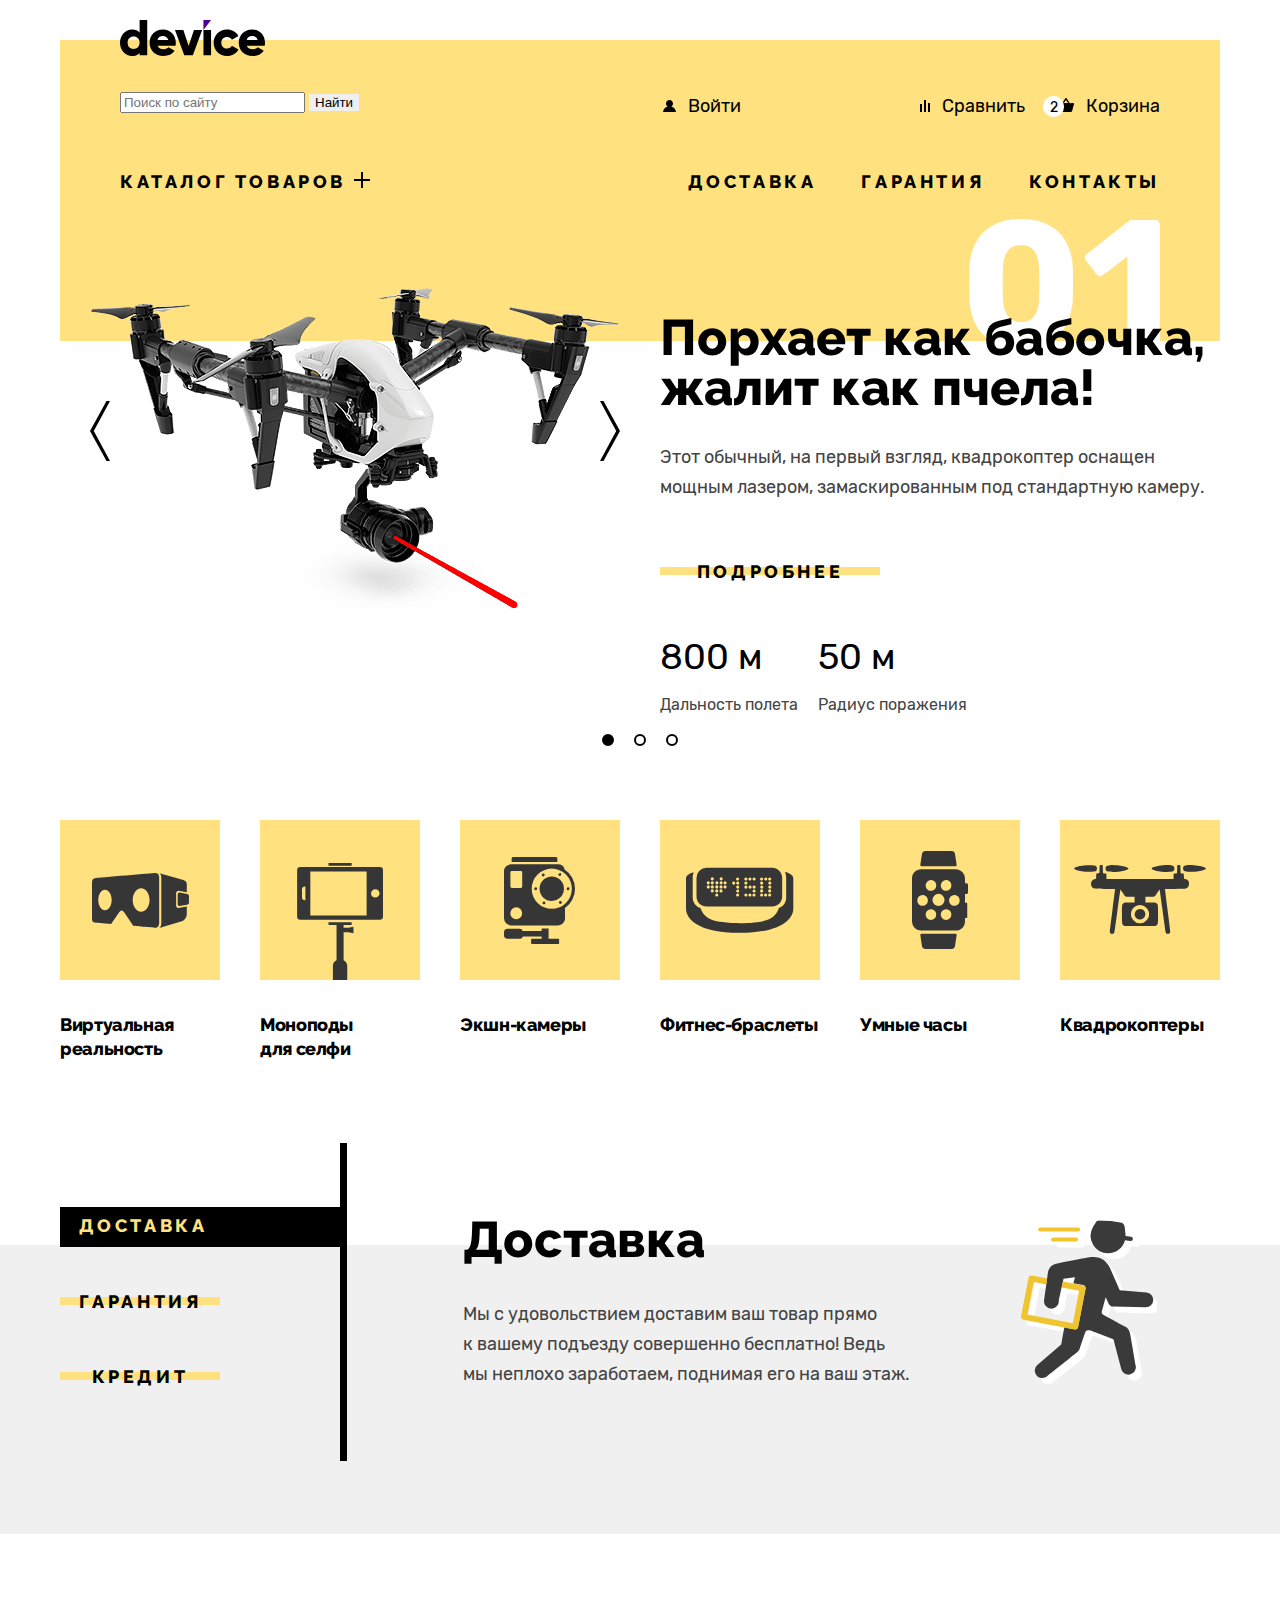
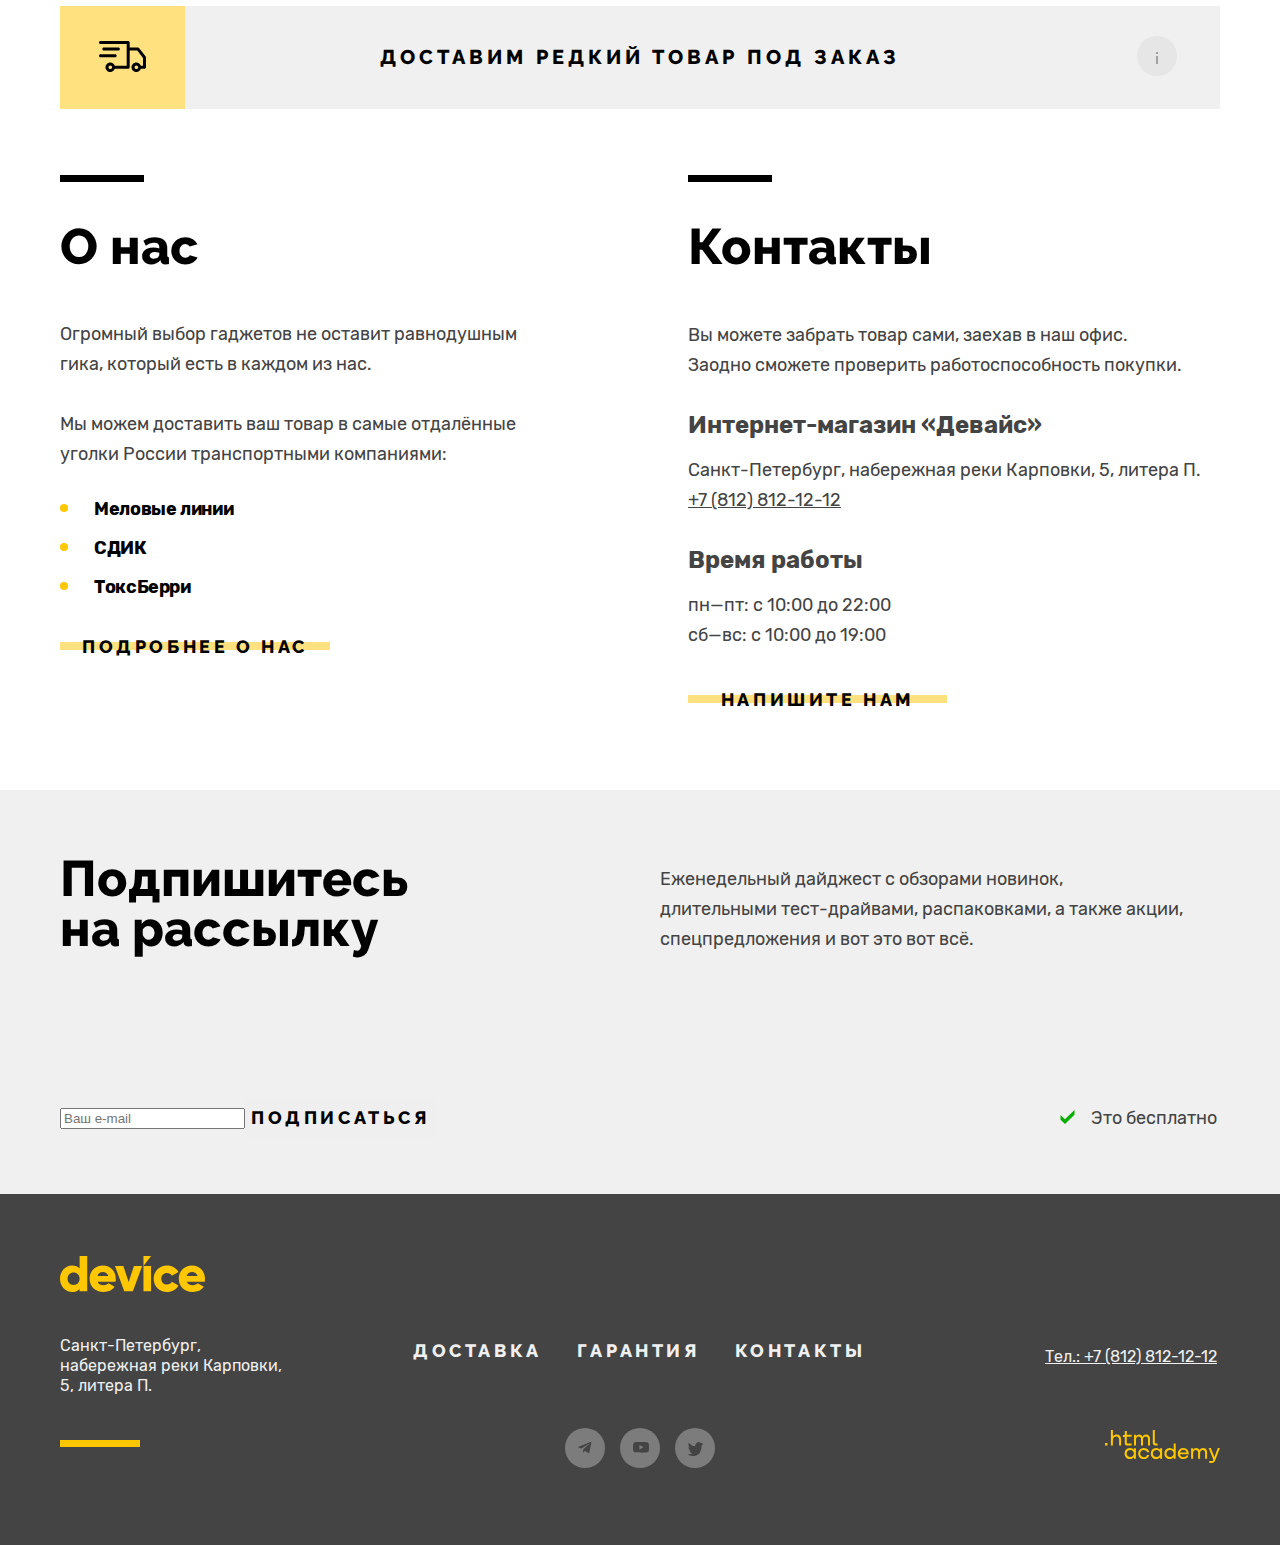
==== index.html @ d2a1bb2c "Иконки главная страница" ====
<!DOCTYPE html>
<html lang="ru">

  <head>
    <meta charset="utf-8">
    <title>HTML Academy: Девайс</title>

    <link rel="stylesheet" href="styles/styles.css">
  </head>

  <body>
    <header class="page-header">
      <div class="header-container">
        <img class="logo" src="images/logo.svg" width="145" height="36" alt="Логотип интернет магазина Девайс.">
        <div class="header-top-container">
          <form class="search-form" action="https://echo.htmlacademy.ru/" method="post">
            <input class="search-form-input" type="text" name="find" placeholder="Поиск по сайту">
            <button class="search-form-button" type="submit">Найти</button>
          </form>
          <nav class="navigation">

            <ul class="navigation-user">
              <li class="navigation-user-item position-left">
                <a class="navigation-user-link " href="#">
                  <svg class="navigation-icon" aria-hidden="true" focusable="false" xmlns="http://www.w3.org/2000/svg"
                    width="13" height="12" viewBox="0 0 13 12" fill="currentColor">
                    <path
                      d="M0 12h13c-.2-2.6-2.1-4.8-4.7-5.5 1-.6 1.7-1.7 1.7-3C10 1.6 8.4 0 6.5 0S3 1.6 3 3.5c0 1.3.7 2.4 1.7 3C2.1 7.2.2 9.4 0 12Z" />
                  </svg>
                  Войти</a>
              </li>
              <li class="navigation-user-item compare-button">
                <a class="navigation-user-link" href="#">
                  <svg class="navigation-icon" aria-hidden="true" focusable="false" xmlns="http://www.w3.org/2000/svg"
                    aria-hidden="true" focusable="false" width="10" height="12" viewBox="0 0 10 12" fill="currentColor">
                    <path d="M6 0H4v12h2V0ZM2 4H0v8h2V4ZM10 3H8v9h2V3Z" /></svg>
                  Сравнить</a>
              </li>
              <li class="navigation-user-item basket-link">

                <a class="navigation-user-link" href="#"><span class="basket-counter">2</span>
                  <svg class="navigation-icon" aria-hidden="true" focusable="false" xmlns="http://www.w3.org/2000/svg"
                    width="16" height="14" viewBox="0 0 16 14" fill="currentColor">
                    <path
                      d="m15.3 5-3.5.2L8.6.3C8.5.1 8.2 0 8 0c-.2 0-.5.1-.6.3L4.2 5.2H.7c-.4 0-.7.3-.7.7v.2l1.9 6.8c.2.7.7 1.1 1.4 1.1h9.4c.7 0 1.2-.4 1.4-1.1L16 6v-.2c0-.4-.3-.8-.7-.8ZM8 1.9l2.2 3.2H5.9L8 1.9Z" />
                  </svg>
                  Корзина</a>
              </li>
            </ul>
          </nav>
        </div>
        <nav class="navigation">
          <ul class="navigation-list">
            <li class="navigation-list-item item-left">
              <a class="navigation-list-link" href="catalog.html">Каталог товаров
                <svg class="catalog-list-icon" xmlns="http://www.w3.org/2000/svg" width="16" height="16" fill="none"
                  viewBox="0 0 16 16">
                  <path fill="#000" d="M16 7H9V0H7v7H0v2h7v7h2V9h7V7Z" /></svg>
              </a>
            </li>
            <li class="navigation-list-item">
              <a class="navigation-list-link" href="#">Доставка</a>
            </li>
            <li class="navigation-list-item">
              <a class="navigation-list-link" href="#">Гарантия</a>
            </li>
            <li class="navigation-list-item">
              <a class="navigation-list-link" href="#">Контакты</a>
            </li>
          </ul>
        </nav>
      </div>
    </header>
    <main class="main-container main-index">
      <div class="page-container">
        <div class="slider-container">
          <h1 class="visually-hidden">Интренет-магазин "Девайс"</h1>
          <section class="main-page-promo-slider">
            <h2 class="visually-hidden">Товары месяца</h2>
            <div class="slider-image-container">
              <img class="slider-image" src="images/sliger-image/slider-1.png" width="560" height="560"
                alt="Квадракоптер.">
              <div class="slider-button-wrapper">
                <button class="slider-button slider-button-prev" type="button">
                  <span class="visually-hidden">Предыдущее фото</span>
                </button>
                <button class="slider-button slider-button-next" type="button">
                  <span class="visually-hidden">Следующее фото</span>
                </button>
              </div>
            </div>
            <div class="slider-img-text">
              <div class="slider-number-wrapper">
                <span class="slider-number-decoration">01</span>
              </div>
              <div class="promo-text-wrapper">
                <p class="slider-promo-title title"> <b>Порхает как бабочка,
                    жалит как пчела!</b></p>
                <p class="slider-promo-description">Этот обычный, на первый взгляд, квадрокоптер оснащен мощным лазером,
                  замаскированным под стандартную камеру.
                </p>
                <a class="slider-promo-link button" href="catalog.html">Подробнее</a>

                <dl class="product-features-table">

                  <dt class="product-features-name left-column">Дальность полета</dt>
                  <dd class="product-features-description left-column-price"><b>800 м</b></dd>
                  <dt class="product-features-name right-column">Радиус поражения</dt>
                  <dd class="product-features-description right-column-price"><b>50 м</b></dd>
                  </dt>
                </dl>
              </div>
            </div>
            <ol class="slider-pagination">
              <li class="slider-pagination-item">
                <button class="slider-pagination-button slider-button-current">
                  <span class="visually-hidden">1 фото</span>
                </button>
              </li>
              <li class="slider-pagination-item">
                <button class="slider-pagination-button">
                  <span class="visually-hidden">2 фото</span>
                </button>
              </li>
              <li class="slider-pagination-item">
                <button class="slider-pagination-button">
                  <span class="visually-hidden">3 фото</span>
                </button>
              </li>
            </ol>
        </div>
        </section>
        <section class="main-page-popular-categories">
          <h2 class="visually-hidden">Популярные категории товаров</h2>
          <ul class="popular-categories-list">
            <li class="popular-categories-item">
              <a class="popular-category-link" href="catalog.html">
                <div class="image-wrapper">
                  <svg class="popular-categories-icon" aria-hidden="true" focusable="false"
                    xmlns="http://www.w3.org/2000/svg" width="97" height="55" viewBox="0 0 97 55" fill="currentColor">
                    <path
                      d="M84.13 32.64V20c0-1.3 1.05-2.37 2.34-2.37l8.32 1.58v-8.19c0-2.36-1.7-3.43-4.2-4.27L67.4.17c1.62 1.4 1.9 2.04 1.9 4.4v45.21c0 2.36-.46 4.07-1.97 5.21l23.26-7.07c2.4-.83 4.2-4.21 4.2-6.57v-7.91l-8.32 1.57a2.35 2.35 0 0 1-2.34-2.37Z" />
                    <path
                      d="m95.13 20.98-7.6-1.45c-1 0-1.82.83-1.82 1.86v9.86c0 1.03.81 1.86 1.82 1.86l7.6-1.43c1.15-.42 1.82-.83 1.82-1.86v-6.99c0-1.02-.76-1.5-1.82-1.85ZM67.17 4.48c0-5.08-4.23-4.46-4.23-4.46S5.84 4.74 2.84 5.14C-.16 5.55 0 9.54 0 9.54V45.8c0 3.74 2.6 3.75 2.6 3.75l16.48 1.4L27.2 39.3s1.11-1.83 2.5-1.83c1.4 0 2.44 1.86 2.44 1.86l9.06 13.52s18.9 1.91 22.52 1.91c3.63 0 3.44-5.02 3.44-5.02V4.48ZM12.98 37.2c-3.7 0-6.7-4.6-6.7-10.27 0-5.68 3-10.28 6.7-10.28s6.7 4.6 6.7 10.28c0 5.67-3 10.27-6.7 10.27Zm36.16 1.43c-4.66 0-8.44-5.24-8.44-11.7 0-6.47 3.78-11.7 8.44-11.7s8.44 5.23 8.44 11.7c0 6.46-3.78 11.7-8.44 11.7Z" />
                  </svg>

                </div>
                <span class="popular-category-link-text">Виртуальная
                  реальность</span>
              </a>
            </li>
            <li class="popular-categories-item">
              <a class="popular-category-link" href="catalog.html">
                <div class="image-wrapper">
                  <svg class="popular-categories-icon monopod-icon" aria-hidden="true" focusable="false"
                    xmlns="http://www.w3.org/2000/svg" width="87" height="117" viewBox="0 0 87 117" fill="currentColor">
                    <path
                      d="M82.82 4.01H3.33A3.19 3.19 0 0 0 .14 7.2V53.6a3.19 3.19 0 0 0 3.19 3.2h79.5A3.19 3.19 0 0 0 86 53.6V7.2A3.19 3.19 0 0 0 82.82 4ZM8.4 37.24h-.22a3.19 3.19 0 0 1-3.2-3.2v-7.28a3.19 3.19 0 0 1 3.2-3.18h.22v13.66ZM69.62 52.4H13.34v-44h56.28v44Zm8.78-17.86a4.15 4.15 0 1 1 0-8.29 4.15 4.15 0 0 1 0 8.3ZM54.65 0H31.5v2.76h23.15V0ZM46.6 64.86V61.9h8.05v-2.76H31.5v2.76h8.04v35.24a6.07 6.07 0 0 0-3.63 5.56V117h14.33v-14.3c0-2.5-1.5-4.63-3.63-5.56v-28h4.8l5.04 1.22v-6.71l-5.05 1.21h-4.8Z" />
                  </svg>

                </div>
                <span class="popular-category-link-text">Моноподы <br>
                  для селфи</span>
              </a>
            </li>
            <li class="popular-categories-item">
              <a class="popular-category-link" href="catalog.html">
                <div class="image-wrapper">
                  <svg class="popular-categories-icon" aria-hidden="true" focusable="false"
                    xmlns="http://www.w3.org/2000/svg" width="72" height="87" viewBox="0 0 72 87" fill="currentColor">
                    <path
                      d="M53.35 1.49c0-.74-.58-1.49-1.31-1.49H9.05c-.73 0-1.38.75-1.38 1.49v3.52h45.68V1.5ZM54.2 81.8h-9.6V71.44h-6.95v2.5H18.77a3.49 3.49 0 0 0-3.18-2.15H3.56A3.59 3.59 0 0 0 0 75.31v3.02a3.55 3.55 0 0 0 3.56 3.48h12.03c1.52 0 2.8-.9 3.27-2.33h18.79v2.33h-9.52c-.53 0-1.01.44-1.01.97v3.17c0 .54.48 1.05 1.01 1.05H54.2c.53 0 .93-.51.93-1.05v-3.17c0-.53-.4-.97-.93-.97ZM60.67 12.39a7.04 7.04 0 0 0-6.77-5.05H7.15A7.1 7.1 0 0 0 0 14.36v46.9a7.18 7.18 0 0 0 7.15 7.12h46.74c3.9 0 7.13-3.2 7.13-7.12V50.92a23.3 23.3 0 0 0-.36-38.52ZM12.24 62.15a5.91 5.91 0 1 1 .02-11.82 5.91 5.91 0 0 1-.02 11.82Zm5.96-32.6c0 .78-.64 1.42-1.42 1.42H7.84c-.78 0-1.42-.64-1.42-1.42V15.39c0-.79.64-1.43 1.42-1.43h8.94c.78 0 1.42.64 1.42 1.43v14.16Zm29.56 22.3a20.1 20.1 0 0 1-20.05-20.12 20.1 20.1 0 0 1 20.05-20.12 20.1 20.1 0 0 1 20.06 20.13 20.1 20.1 0 0 1-20.06 20.12Z" />
                    <path
                      d="M47.76 43.96a12.2 12.2 0 0 0 12.19-12.23 12.2 12.2 0 0 0-12.19-12.22 12.2 12.2 0 0 0-12.19 12.22 12.2 12.2 0 0 0 12.2 12.23ZM31.56 33.17a1.44 1.44 0 1 0 0-2.87 1.44 1.44 0 0 0 0 2.87ZM63.96 33.17a1.44 1.44 0 1 0 0-2.87 1.44 1.44 0 0 0 0 2.87ZM39.1 19.43a1.44 1.44 0 1 0 0-2.87 1.44 1.44 0 0 0 0 2.87ZM56.41 46.91a1.43 1.43 0 1 0 0-2.86 1.43 1.43 0 0 0 0 2.86ZM55.7 19a1.44 1.44 0 1 0 0-2.87 1.44 1.44 0 0 0 0 2.87ZM39.83 47.34a1.44 1.44 0 1 0 0-2.87 1.44 1.44 0 0 0 0 2.87Z" />
                  </svg>

                </div>
                <span class="popular-category-link-text">Экшн-камеры</span>
              </a>
            </li>
            <li class="popular-categories-item">
              <a class="popular-category-link" href="catalog.html">
                <div class="image-wrapper">
                  <svg class="popular-categories-icon" aria-hidden="true" focusable="false"
                    xmlns="http://www.w3.org/2000/svg" width="108" height="66" viewBox="0 0 108 66" fill="currentColor">
                    <path
                      d="M98.97 5.07a10.4 10.4 0 0 1 1.2 4.82V31c0 4.62-3.09 8.53-7.24 9.9-1.33 4-3.78 7.86-8.05 10.44-8.68 5.23-31.12 4.83-31.2 4.83-.08 0-22.51.4-31.19-4.83a18.73 18.73 0 0 1-8.04-10.28 10.5 10.5 0 0 1-7.76-10.06V9.9c0-1.68.43-3.28 1.14-4.69C4.17 6.1 0 7.92 0 11.43v29.99c0 10.25 11.84 24.43 53.66 24.43 41.82 0 53.65-14.18 53.65-24.43V11.43c0-3.68-4.57-5.49-8.34-6.36Z" />
                    <path
                      d="M20.56 39.46h65.52c5.57 0 10.08-4.51 10.08-10.08V10.94C96.16 5.37 91.65.86 86.08.86H20.56A10.08 10.08 0 0 0 10.5 10.94v18.44c0 5.57 4.5 10.08 10.07 10.08Zm63.13-29a1.57 1.57 0 1 1 0 3.15 1.57 1.57 0 0 1 0-3.14Zm0 4.05a1.57 1.57 0 1 1 0 3.13 1.57 1.57 0 0 1 0-3.13Zm0 4.04a1.57 1.57 0 1 1 0 3.13 1.57 1.57 0 0 1 0-3.13Zm0 3.82a1.57 1.57 0 1 1 0 3.14 1.57 1.57 0 0 1 0-3.14Zm0 4.04a1.57 1.57 0 1 1 0 3.14 1.57 1.57 0 0 1 0-3.14Zm-4.03-15.94a1.57 1.57 0 1 1 0 3.13 1.57 1.57 0 0 1 0-3.13Zm0 15.94a1.57 1.57 0 1 1 0 3.14 1.57 1.57 0 0 1 0-3.14Zm-4.04-15.94a1.57 1.57 0 1 1 0 3.14 1.57 1.57 0 0 1 0-3.14Zm0 4.04a1.57 1.57 0 1 1 0 3.14 1.57 1.57 0 0 1 0-3.14Zm0 4.04a1.57 1.57 0 1 1 0 3.13 1.57 1.57 0 0 1 0-3.13Zm0 3.82a1.57 1.57 0 1 1 0 3.14 1.57 1.57 0 0 1 0-3.14Zm0 4.04a1.57 1.57 0 1 1 0 3.14 1.57 1.57 0 0 1 0-3.14Zm-7.66-15.94a1.57 1.57 0 1 1 0 3.13 1.57 1.57 0 0 1 0-3.13Zm0 8.08a1.57 1.57 0 1 1 0 3.13 1.57 1.57 0 0 1 0-3.13Zm0 3.88a1.57 1.57 0 1 1 0 3.13 1.57 1.57 0 0 1 0-3.13Zm0 3.98a1.57 1.57 0 1 1 0 3.14 1.57 1.57 0 0 1 0-3.14Zm-4.03-15.94a1.57 1.57 0 1 1 0 3.14 1.57 1.57 0 0 1 0-3.14Zm0 8.08a1.57 1.57 0 1 1 0 3.13 1.57 1.57 0 0 1 0-3.13Zm0 7.86a1.57 1.57 0 1 1 0 3.14 1.57 1.57 0 0 1 0-3.14Zm-4.04-15.94a1.57 1.57 0 1 1 0 3.14 1.57 1.57 0 0 1 0-3.14Zm0 4.04a1.57 1.57 0 1 1 0 3.14 1.57 1.57 0 0 1 0-3.14Zm0 4.04a1.57 1.57 0 1 1 0 3.14 1.57 1.57 0 0 1 0-3.14Zm0 7.86a1.57 1.57 0 1 1 0 3.14 1.57 1.57 0 0 1 0-3.14Zm-8.3-15.94a1.57 1.57 0 1 1 0 3.14 1.57 1.57 0 0 1 0-3.14Zm0 4.04a1.57 1.57 0 1 1 0 3.13 1.57 1.57 0 0 1 0-3.13Zm0 4.04a1.57 1.57 0 1 1 0 3.13 1.57 1.57 0 0 1 0-3.13Zm0 3.88a1.57 1.57 0 1 1 .01 3.13 1.57 1.57 0 0 1 0-3.13Zm0 3.98a1.57 1.57 0 1 1 0 3.14 1.57 1.57 0 0 1 0-3.14Zm-4.03-11.9a1.57 1.57 0 1 1 0 3.13 1.57 1.57 0 0 1 0-3.13Zm-8.5-.21a1.57 1.57 0 1 1 0 3.14 1.57 1.57 0 0 1 0-3.14Zm0 4.03a1.57 1.57 0 1 1 0 3.14 1.57 1.57 0 0 1 0-3.14Zm-4.04-8.07a1.57 1.57 0 1 1 0 3.13 1.57 1.57 0 0 1 0-3.13Zm0 4.04a1.57 1.57 0 1 1 0 3.13 1.57 1.57 0 0 1 0-3.13Zm0 4.03a1.57 1.57 0 1 1 0 3.14 1.57 1.57 0 0 1 0-3.14Zm0 4.04a1.57 1.57 0 1 1 0 3.14 1.57 1.57 0 0 1 0-3.14Zm-4.26-8.07a1.57 1.57 0 1 1 0 3.13 1.57 1.57 0 0 1 0-3.13Zm0 4.03a1.57 1.57 0 1 1 0 3.14 1.57 1.57 0 0 1 0-3.14Zm0 4.04a1.57 1.57 0 1 1 0 3.14 1.57 1.57 0 0 1 0-3.14Zm0 4.04a1.57 1.57 0 1 1 0 3.14 1.57 1.57 0 0 1 0-3.14ZM26.3 10.26a1.57 1.57 0 1 1 0 3.14 1.57 1.57 0 0 1 0-3.14Zm0 4.04a1.57 1.57 0 1 1 0 3.14 1.57 1.57 0 0 1 0-3.14Zm0 4.03a1.57 1.57 0 1 1 0 3.15 1.57 1.57 0 0 1 0-3.15Zm0 4.04a1.57 1.57 0 1 1 0 3.15 1.57 1.57 0 0 1 0-3.15Zm-4.04-8.07a1.57 1.57 0 1 1 0 3.14 1.57 1.57 0 0 1 0-3.14Zm0 4.03a1.57 1.57 0 1 1 0 3.14 1.57 1.57 0 0 1 0-3.14Z" />
                  </svg>

                </div>
                <span class="popular-category-link-text">Фитнес-браслеты</span>
              </a>
            </li>
            <li class="popular-categories-item">
              <a class="popular-category-link" href="catalog.html">
                <div class="image-wrapper">
                  <svg class="popular-categories-icon" aria-hidden="true" focusable="false"
                    xmlns="http://www.w3.org/2000/svg" width="57" height="98" viewBox="0 0 57 98" fill="currentColor">
                    <path
                      d="M54.5 32.2h-1.52v-4.64a9.16 9.16 0 0 0-9.08-9.19H9.08c-5 0-9.08 4.13-9.08 9.19v42.86a9.16 9.16 0 0 0 9.08 9.19H43.9c5 0 9.08-4.13 9.08-9.19v-3.41h1.52c.41 0 .75-.34.75-.76V52.47a.76.76 0 0 0-.76-.77h-1.51v-8.79h1.52c.83 0 1.5-.68 1.5-1.53v-7.65c0-.84-.67-1.53-1.5-1.53Zm-20.42-3.11c2.93 0 5.3 2.4 5.3 5.36a5.33 5.33 0 0 1-5.3 5.35c-2.92 0-5.3-2.4-5.3-5.35a5.33 5.33 0 0 1 5.3-5.36Zm-15.13 0c2.92 0 5.3 2.4 5.3 5.36a5.33 5.33 0 0 1-5.3 5.35c-2.93 0-5.3-2.4-5.3-5.35a5.33 5.33 0 0 1 5.3-5.36ZM5.3 49.39a5.33 5.33 0 0 1 5.3-5.35c2.92 0 5.3 2.4 5.3 5.36a5.33 5.33 0 0 1-5.3 5.36c-2.93 0-5.3-2.4-5.3-5.36Zm13.64 19.5c-2.92 0-5.3-2.4-5.3-5.35a5.33 5.33 0 0 1 5.3-5.36c2.93 0 5.3 2.4 5.3 5.36a5.33 5.33 0 0 1-5.3 5.35Zm1.5-19.9a6.09 6.09 0 0 1 6.05-6.12 6.09 6.09 0 0 1 6.06 6.12 6.09 6.09 0 0 1-6.06 6.13 6.1 6.1 0 0 1-6.05-6.13Zm13.64 19.9c-2.92 0-5.3-2.4-5.3-5.35a5.33 5.33 0 0 1 5.3-5.36c2.93 0 5.3 2.4 5.3 5.36a5.33 5.33 0 0 1-5.3 5.35Zm8.3-14.13c-2.92 0-5.3-2.4-5.3-5.36a5.33 5.33 0 0 1 5.3-5.36c2.93 0 5.3 2.4 5.3 5.36a5.33 5.33 0 0 1-5.3 5.36ZM9.65 15.31h33.68c.85 0 1.44-.68 1.3-1.51l-1.6-10.77A3.68 3.68 0 0 0 39.5 0H13.47a3.68 3.68 0 0 0-3.51 3.03L8.34 13.8c-.12.83.46 1.51 1.3 1.51ZM43.33 82.67H9.65c-.85 0-1.43.68-1.3 1.52l1.6 10.76a3.68 3.68 0 0 0 3.52 3.03h26.04a3.68 3.68 0 0 0 3.51-3.02l1.62-10.77a1.28 1.28 0 0 0-1.3-1.52Z" />
                  </svg>
                </div>
                <span class="popular-category-link-text">Умные часы</span>
              </a>
            </li>
            <li class="popular-categories-item">
              <a class="popular-category-link" href="catalog.html">
                <div class="image-wrapper">
                  <svg class="popular-categories-icon" aria-hidden="true" focusable="false"
                    xmlns="http://www.w3.org/2000/svg" width="133" height="70" viewBox="0 0 133 70" fill="currentColor">
                    <path
                      d="M12.05.26C6.51.75 1.84 1.86.58 2.93c-.73.62-.73.62-.24 1.16C1 4.8 4.06 5.73 7.6 6.32c4 .67 12.51.7 13.72.05 1.22-.66 1.63-1.41 1.63-2.98 0-1.62-.62-2.41-2.22-2.85C19.27.15 14.94 0 12.05.26ZM25.77.49c-.12.28-.25 2.1-.25 4.11 0 4.06.15 3.78-2.2 3.93l-1.03.08-.25 5.09-1.2.28c-2.57.67-3.99 2.6-3.78 5.3.13 1.92 1.03 3.34 2.58 4.08 1.1.52 1.47.54 11.24.54 5.55 0 10.14.08 10.19.18.05.13-1.1 9.4-2.58 20.64-1.44 11.23-2.68 21-2.7 21.67C35.72 68 36.6 69 38.12 69c1.24 0 2.01-.64 2.32-1.9.13-.52 1.5-10.34 3.02-21.83a727.78 727.78 0 0 1 2.94-20.86c.1 0 1.08 1.4 2.2 3.13 2.93 4.63 2.4 4.32 7.63 4.32h4.36v5.63l-5.14.08c-4.72.07-5.2.12-5.88.61-1.57 1.16-1.62 1.42-1.62 10.98 0 9.53.02 9.79 1.52 11.05l.85.7H81.7l.85-.7c1.5-1.26 1.52-1.52 1.52-11.05 0-9.56-.05-9.82-1.63-10.98-.67-.49-1.16-.54-5.88-.61l-5.13-.08v-5.63h4.36c5.23 0 4.7.3 7.63-4.32a25.53 25.53 0 0 1 2.2-3.13c.07 0 1.42 9.4 2.94 20.86 1.52 11.5 2.89 21.31 3.01 21.83.31 1.26 1.09 1.9 2.33 1.9 1.52 0 2.4-1 2.34-2.62-.02-.67-1.26-10.44-2.7-21.67a903 903 0 0 1-2.58-20.64c.05-.1 4.64-.18 10.19-.18 9.77 0 10.13-.02 11.24-.54 1.55-.74 2.45-2.16 2.58-4.08a4.75 4.75 0 0 0-3.8-5.3L110 13.7l-.26-5.09-1.03-.08c-2.34-.15-2.2.13-2.2-3.93 0-2-.12-3.83-.25-4.11-.2-.36-.54-.49-1.37-.49-.61 0-1.23.13-1.42.3-.2.21-.3 1.47-.3 3.94 0 2.47-.1 3.73-.31 3.93-.18.18-.9.31-1.65.31-1.63 0-1.66.05-1.66 3.11v2.29H32.48v-2.29c0-3.06-.02-3.1-1.65-3.1-.75 0-1.47-.14-1.65-.32-.2-.2-.31-1.46-.31-3.93s-.1-3.73-.3-3.93C28.37.13 27.75 0 27.13 0c-.82 0-1.16.13-1.37.49ZM68.62 40.6c2.89.9 5.39 3.4 6.16 6.17.44 1.54.31 4.21-.28 5.78a10.23 10.23 0 0 1-4.57 4.94c-1.29.64-1.75.71-3.92.71-2.16 0-2.63-.07-3.92-.71a10.22 10.22 0 0 1-4.56-4.94c-.6-1.57-.73-4.24-.29-5.78a9.58 9.58 0 0 1 6.06-6.17 7.56 7.56 0 0 1 5.32 0Z" />
                    <path
                      d="M63.8 44.44c-2.04.92-3.51 3.65-3.07 5.73a5.43 5.43 0 0 0 8 3.7 5.3 5.3 0 0 0 2.44-5.78 5.38 5.38 0 0 0-5.16-4.14c-.64 0-1.62.23-2.22.49ZM36.1.15c-3.93.67-4.52 1.14-4.52 3.45 0 1.82.46 2.41 2.27 2.95 1.55.47 7.17.52 10.5.13 6.86-.82 11.32-2.54 9.7-3.75-1.27-.9-4.9-1.88-9.06-2.39-2.47-.3-8-.54-8.9-.39ZM89.48.26c-6.31.59-11.86 2.08-11.86 3.18 0 1.73 7.84 3.47 15.63 3.5 5.8 0 7.2-.64 7.2-3.34 0-1.83-.62-2.62-2.38-3.09C96.42.11 92.4 0 89.48.26ZM112.78.28c-1.78.23-3.02.77-3.43 1.5-.4.76-.31 2.9.15 3.57.93 1.3 1.65 1.46 7.07 1.46 3.66 0 5.8-.13 7.87-.49 3.53-.59 6.6-1.51 7.24-2.23.5-.54.5-.54-.23-1.16-1.34-1.13-5.96-2.18-11.92-2.67-3.48-.29-4.48-.29-6.75.02Z" />
                  </svg>
                </div>
                <span class="popular-category-link-text">Квадрокоптеры</span>
              </a>
            </li>
          </ul>
        </section>
      </div>
      <section class="main-page-servises">
        <h2 class="visually-hidden">Услуги</h2>
        <div class="servises-container">
          <ol class="services-buttons-wrapper">
            <li class="buttons-wrapper-item"><button
                class="services-control-button button button-current">Доставка</button></li>
            <li class="buttons-wrapper-item"><button class="services-control-button button">Гарантия</button></li>
            <li class="buttons-wrapper-item"><button class="services-control-button button">Кредит</button></li>
          </ol>
          <dl class="services-description-list">
            <dt class="services-description-title title">Доставка</dt>
            <dd class="services-description">Мы с удовольствием доставим ваш товар прямо <br>
              к вашему подъезду совершенно бесплатно! Ведь <br>
              мы неплохо заработаем, поднимая его на ваш этаж.</dd>
          </dl>
        </div>
      </section>
      <div class="page-container">
        <section class="main-page-delivery-order">
          <h2 class="visually-hidden">Заказать доставку</h2>
          <a class="delivery-link" href="#">
            <div class="delivery-block-logo-wrapper">
              <svg class="delivery-block-logo" xmlns="http://www.w3.org/2000/svg" width="47" height="31"
                viewBox="0 0 47 31" fill="currentColor">
                <path
                  d="m46.7 15.4-6.5-8.2c-.3-.4-.7-.6-1.2-.6h-8.3V1.5C30.7.7 30 0 29.2 0H1.5C.7 0 0 .7 0 1.5S.7 3 1.5 3h26.2v21.7H15.8c-.6-1.9-2.4-3.3-4.5-3.3-2.6 0-4.8 2.2-4.8 4.8 0 2.6 2.2 4.8 4.8 4.8 2.1 0 3.9-1.4 4.5-3.3h13.4c.8 0 1.5-.7 1.5-1.5V9.6h7.6l5.7 7.3v7.9h-2.2c-.6-1.9-2.4-3.3-4.5-3.3-2.6 0-4.8 2.2-4.8 4.8 0 2.6 2.1 4.8 4.8 4.8 2.1 0 3.9-1.4 4.5-3.3h3.7c.8 0 1.5-.7 1.5-1.5v-9.9c0-.4-.1-.7-.3-1ZM11.3 28c-1 0-1.8-.8-1.8-1.8s.8-1.8 1.8-1.8 1.8.8 1.8 1.8-.9 1.8-1.8 1.8Zm26.1 0c-1 0-1.8-.8-1.8-1.8s.8-1.8 1.8-1.8 1.8.8 1.8 1.8-.9 1.8-1.8 1.8Z" />
                <path
                  d="M19.4 9.6c.8 0 1.5-.7 1.5-1.5s-.7-1.5-1.5-1.5H4.8c-.8 0-1.5.7-1.5 1.5S4 9.6 4.8 9.6h14.6ZM17.7 14.7c0-.8-.7-1.5-1.5-1.5H1.5c-.8 0-1.5.7-1.5 1.5s.7 1.5 1.5 1.5h14.7c.8 0 1.5-.7 1.5-1.5Z" />
              </svg>

            </div>
            <p class="delivery-text">Доставим редкий товар под заказ</p>
            <div class="i-icon-wrapper">
              <svg class="i-icon" xmlns="http://www.w3.org/2000/svg" width="2" height="12" viewBox="0 0 2 12"
                fill="currentColor">
                <g clip-path="url(#a)" opacity=".3">
                  <path d="M2 0H0v2h2V0ZM2 4H0v8h2V4Z" />
                </g>
                <defs>
                  <clipPath id="a">
                    <path d="M0 0h2v12H0z" />
                  </clipPath>
                </defs>
              </svg>
            </div>
          </a>
        </section>
        <div class="index-column">
          <section class="main-page-about-company">
            <h2 class="company-section-title title-decoration-line title">О нас</h2>
            <p class="about-company">Огромный выбор гаджетов не оставит равнодушным гика, который есть в каждом из нас.
            </p>
            <p class="about-company">Мы можем доставить ваш товар в самые отдалённые уголки России транспортными
              компаниями:
            </p>
            <ul class="about-company-list">
              <li class="about-company-list-item">Меловые линии</li>
              <li class="about-company-list-item">СДИК</li>
              <li class="about-company-list-item">ТоксБерри</li>
            </ul>
            <a href="#" class="about-company-link button">Подробнее о нас</a>
          </section>

          <section class="contacts">
            <h2 class="contacts-title title-decoration-line title">Контакты</h2>
            <p class="contacts-text">Вы можете забрать товар сами, заехав в наш офис. <br>
              Заодно сможете проверить работоспособность покупки. </p>
            <h3 class="contacts-subtitle">Интернет-магазин «Девайс»</h3>
            <address class="contacts-address">
              <p class="contacts-address-text">Санкт-Петербург, набережная реки Карповки, 5, литера П. </p>
              <a class="contacts-phone" href="tel:+78128121212">+7 (812) 812-12-12</a>
            </address>
            <h3 class="contacts-subtitle">Время работы</h3>
            <ul class="contacts-schedule">
              <li class="contacts-schedule-item">пн—пт: с 10:00 до 22:00</li>
              <li class="contacts-schedule-item">сб—вс: с 10:00 до 19:00</li>
            </ul>
            <a href="#" class="contacts-link button">Напишите нам</a>
          </section>
        </div>
      </div>
      <form class="subscription-form" action="https://echo.htmlacademy.ru/" method="post">
        <div class="subscription-container">
          <h2 class="subscription-title title">Подпишитесь
            на рассылку</h2>
          <p class="subscription-top-text">Еженедельный дайджест с обзорами новинок, <br>
            длительными тест-драйвами, распаковками, а также акции, спецпредложения и вот это вот всё.</p>
          <div class="subscription-bottom-wrapper">
            <input class="subscription-input" type="email" name="email" placeholder="Ваш e-mail">
            <button class="subscription-button button" type="submit">Подписаться</button>
            <p class="subscription-bottom-text">Это бесплатно</p>
          </div>
        </div>
      </form>
    </main>
    <footer class="page-footer">
      <div class="footer-container">
        <div class="footer-logo-wrapper">
          <img class="footer-logo" src="images/footer-logo.svg" width="145" height="36"
            alt="Логотип интернет магазина Девайс.">
        </div>
        <div class="footer-elements-wrapper">
          <address class="footer-contacts footer-yellow-line">
            <p class="footer-contacts-address">Санкт-Петербург, набережная реки Карповки, 5, литера П. </p>
          </address>
          <div class="footer-center-column">
            <nav class="footer-navigation">
              <ul class="footer-navigation-list">
                <li class="footer-navigation-list-item">
                  <a class="footer-navigation-list-link" href="#">Доставка</a>
                </li>
                <li class="footer-navigation-list-item">
                  <a class="footer-navigation-list-link" href="#">Гарантия</a>
                </li>
                <li class="footer-navigation-list-item">
                  <a class="footer-navigation-list-link" href="#">Контакты</a>
                </li>
              </ul>
            </nav>
            <section class="footer-social">
              <h2 class="visually-hidden">Ссылки на социальные сети</h2>
              <ul class="footer-social-list">
                <li class="footer-social-item">
                  <a class="social-button" href="https://t.me/htmlacademy">
                    <svg class="social-button-icon" aria-hidden="true" focusable="false"
                      xmlns="http://www.w3.org/2000/svg" width="14" height="12" viewBox="0 0 14 12" fill="currentColor">
                      <path
                        d="M12.44.07.62 4.63c-.8.33-.8.78-.14.98l3.03.94 7.02-4.43c.33-.2.64-.09.39.13l-5.7 5.13-.2 3.13c.3 0 .44-.14.61-.3l1.48-1.44 3.06 2.27c.57.31.97.15 1.12-.53l2-9.48c.21-.83-.3-1.2-.85-.96Z" />
                    </svg>
                    <span class="visually-hidden">Телеграм</span>
                  </a>
                </li>
                <li class="footer-social-item">
                  <a class="social-button" href="https://www.youtube.com/user/htmlacademyru">
                    <svg xmlns="http://www.w3.org/2000/svg" width="16" height="11" viewBox="0 0 16 11"
                      fill="currentColor">
                      <path
                        d="M15.67 1.67c-.1-.32-.27-.61-.51-.84-.25-.24-.56-.41-.9-.5C13.01 0 8 0 8 0 5.9-.02 3.8.08 1.74.32 1.4.4 1.1.58.84.82c-.24.24-.42.53-.51.85A19.4 19.4 0 0 0 0 5.34C0 6.56.1 7.79.33 9c.09.32.27.61.51.85.25.23.56.4.9.5 1.27.32 6.26.32 6.26.32 2.09.02 4.18-.08 6.26-.31.34-.09.65-.26.9-.5.24-.23.42-.52.5-.84.24-1.21.35-2.44.34-3.67.02-1.23-.1-2.46-.33-3.68ZM6.4 7.62V3.05l4.18 2.29L6.4 7.62Z" />
                    </svg>

                    <span class="visually-hidden">Youtube</span>
                  </a>
                </li>
                <li class="footer-social-item">
                  <a class="social-button" href="https://twitter.com/htmlacademy_ru">
                    <svg xmlns="http://www.w3.org/2000/svg" width="15" height="15" viewBox="0 0 15 15"
                      fill="currentColor">
                      <path
                        d="M9.7.16c1.5-.5 2.6.3 3.2 1.1.5-.2 1.1-.4 1.7-.6 0 .8-.5 1.4-.8 1.6.7.2 1.2-.4 1.2-.4-.1.9-.9 1.7-1.4 1.9-.2 6.3-2.8 10.4-8.9 10.3h-.4c-.3 0-3.7-.4-4.3-1.8 2 .2 3.4-.4 4.1-1.1-.8-.3-2.4-.4-2.6-2.8.3.2.5.3 1.1.2-1.1-.8-2.3-1.5-2.2-3.5.3.3.9.5 1.2.4C1 5.26-.2 2.36.8.86c1.6 1.7 3.3 3.4 6.3 3.5.2-2.1 1-3.5 2.6-4.2Z" />
                      </svg>
                    <span class="visually-hidden">Твиттер</span>
                  </a>
                </li>
              </ul>
            </section>
          </div>
          <div class="footer-right-column">
            <address class="footer-contacts">
              <a class="footer-contacts-phone" href="tel:+78128121212">Тел.: +7 (812) 812-12-12</a>
            </address>

            <a class="htmlacademy-link" href="https://htmlacademy.ru/">
              <img class="htmlacademy-logo" src="images/html-academy-logo.svg" width="115" height="33"
                alt="Логотип html-academy.">
              <span class="visually-hidden">Ссылка на html-academy</span>
            </a>
          </div>
        </div>

      </div>

    </footer>


  </body>

</html>
---- styles/styles.css ----
@font-face {

  font-family: Rubik;
  font-style: normal;
  font-weight: 400;
  src: url("../fonts/rubik/rubik-400.woff2") format("woff2");

  font-display: swap;
}

@font-face {

  font-family: Rubik;
  font-style: normal;
  font-weight: 700;
  src: url("../fonts/rubik/rubik-700.woff2") format("woff2");

  font-display: swap;
}

@font-face {

  font-family: Raleway;
  font-style: normal;
  font-weight: 800;
  src: url("../fonts/raleway/raleway-800.woff2") format("woff2");

  font-display: swap;
}

html {
  height: 100%;
}

body {
  margin: 0;
  margin-top: 40px;
  display: flex;
  flex-direction: column;
  min-height: 100%;
  font-family: "Rubik", sans-serif;
  font-size: 18px;
  line-height: 30px;
  color: #444444;
}

.visually-hidden {
  position: absolute;
  width: 1px;
  height: 1px;
  margin: -1px;
  border: 0;
  padding: 0;
  white-space: nowrap;
  clip-path: inset(100%);
  clip: rect(0 0 0 0);
  overflow: hidden;
}

.title {
  font-family: 'Raleway', sans-serif;
  font-weight: 800;
  font-size: 50px;
  line-height: 50px;
  color: #000000;
}

.button {
  font-family: "Raleway", sans-serif;
  font-size: 18px;
  line-height: 20px;
  letter-spacing: 0.2em;
  font-weight: 800;
  text-align: center;
  text-transform: uppercase;
  padding-top: 10px;
  padding-bottom: 10px;
  color: #000000;
  text-decoration: none;
  border: none;
  cursor: pointer;
  position: relative;
}

.button::before {
  content: "";
  position: absolute;
  top: 15px;
  right: 0;
  z-index: -1;
  width: 100%;
  height: 8px;
  background-color:#FFE17F;
}

.page-header {
  display: flex;
  flex-direction: column;
  width: 1160px;
  margin: 0 auto;
  padding: 0 60px 134px;
  box-sizing: border-box;
  color: #000000;
  background-color: #FFE17F;
}

.header-container {
  margin-top: -20px;
}

.logo {
  margin-bottom: 30px;
  display: block;
}


.header-top-container{
  display: flex;
  flex-wrap: wrap;
  margin-bottom: 30px;
}

.search-form {
  width: 517px;
  margin-right: 26px;
}

.search-form-button {
  cursor: pointer;
  border: none;
}

.navigation-user {
  display: flex;
  flex-wrap: wrap;
  width: 497px;
  list-style-type: none;
  margin: 0;
  padding: 0;
}



.navigation-user-link {
  display: block;
  padding: 5px 0;
  font-weight: 400;
  color: inherit;
  background-color: inherit;
  text-decoration: none;
  position: relative;
}


.navigation-user-item {
  margin-left: 26px;
}

.position-left {
  margin: 0;
  margin-right: auto;
}

.navigation-icon {
  margin-right: 8px;
}

.basket-link {
  padding-left: 15px;
  margin-left: 18px;
}

.basket-counter {
  display: block;
  position: absolute;
  top: 10px;
  left: -15px;
  z-index: 1;
  min-width: 21px;
  height: 21px;
  padding: 1px;
  border-radius: 10px;
  font-size: 14px;
  line-height: 21px;
  text-align: center;
  background-color: #FFFFFF;
  box-sizing: border-box;
}

.navigation-list {
  display: flex;
  list-style-type: none;
  padding: 0;
  margin: 0;
  font-family: "Raleway", sans-serif;
  line-height: 21px;
  letter-spacing: 0.2em;
  font-weight: 800;
}

.navigation-list-item {
  margin-right: 45px;
}

.navigation-list  li:last-child {
  margin-right: 0;
}

.navigation-list-link {
  display: block;
  padding-top: 15px;
  padding-bottom: 15px;
  color: inherit;
  background-color: inherit;
  text-decoration: none;
  text-transform: uppercase;
}

.item-left {
  margin-right: auto;
}

.main-container {
  flex-grow: 1;
}

.page-container {
  width: 1160px;
  margin: 0 auto;
}

  /* Слайдер */

/* .slider-container {
  position: relative;
  top: -50px;
  z-index: 1;

} */

.main-page-promo-slider {
  display: flex;
  flex-wrap: wrap;
  position: relative;
  z-index: 1;
  /* top: -153px; */
  justify-content: space-between;
  margin-top: -151px;
  margin-bottom: 10px;
}

.slider-image-container {
  width: 560px;
}

.slider-image {
  display: block;
  object-fit: contain;
}

.slider-button-wrapper {
  position: relative;
  left: 30px;
  bottom: 349px;
  display: flex;
  justify-content: space-between;
  width: 530px;
}

.slider-button {
  width: 20px;
  height: 60px;
  cursor: pointer;
  border: none;
  background-color: #FFFFFF;
}

.slider-button-prev {
  background-image: url("../images/sliger-image/slider-button-prev.svg");
  background-repeat: no-repeat;
  background-size: 20px 60px;
}

.slider-button-next {
  background-image: url("../images/sliger-image/slider-button-next.svg");
  background-repeat: no-repeat;
  background-size: 20px 60px;
}

.slider-img-text {
  width: 560px;
  margin-bottom: 90px;
  align-self: flex-end;
}

.slider-number-wrapper {
  position: relative;
  z-index: -1;
  top: 43px;
  text-align: right;
  margin-right: 49px;
}

/* .promo-text-wrapper {
  position: relative;
  z-index: 1;
}
 */
.slider-number-decoration {
  font-size: 180px;
  font-weight: 700;
  text-align: right;
  color: #FFFFFF
}

.slider-promo-title {
  margin: 0;
  margin-bottom: 29px;
}

.slider-promo-description {
  margin: 0;
  margin-bottom: 50px;
}

.slider-promo-link {
  display: block;
  padding: 10px 5px;
  margin-bottom: 50px;
  width: 220px;
  box-sizing: border-box;
}

.product-features-table {
  display: grid;
  grid-template-columns: auto auto;
  grid-template-areas:
    "price price-2"
    "name name-2";
  gap:12px 20px;
  width: 307px;
  margin: 0;
}

.product-features-description {
  margin: 0;
}

.left-column {
  grid-area: name;
}

.left-column-price {
  grid-area: price;
}

.right-column {
  grid-area: name-2;
}

.right-column-price {
  grid-area: price-2;
}

.product-features-name {
  font-size: 16px;
}


.product-features-description b {
  font-size: 36px;
  font-weight: 400;
  color: #000000;
}

.slider-pagination {
  display: flex;
  margin: 0 auto;
  margin-top: -87px;
  padding: 0;
  list-style-type: none;
}

.slider-pagination-item {
  margin-right: 20px;
}

.slider-pagination li:last-child {
  margin-right: 0;
}


.slider-pagination-button {
  width: 12px;
  height: 12px;
  padding: 0;
  background-color: #FFFFFF;
  border-radius: 50%;
  border: 2px solid #000000;
  cursor: pointer;
}

.slider-button-current {
  background-color: #000000;
}


.main-page-popular-categories {
  margin-bottom: 172px;
}

.popular-categories-list {
  display: flex;
  justify-content: space-between;
  flex-wrap: wrap;
  margin: 0;
  padding: 0;
  list-style-type: none;
  font-family: 'Raleway';
  font-weight: 800;
  font-size: 18px;
  line-height: 24px;
  letter-spacing: -0.02em;
}

.popular-categories-item {
  width: 160px;
}

.popular-category-link {
  display: block;
  color: #000000;
  text-decoration: none;
}

.image-wrapper {
  margin-bottom: 33px;
  height: 160px;
  background-color:#FFE17F;
  position: relative;
}

.popular-categories-icon {
  position: absolute;
  top: 0;
  right: 0;
  bottom: 0;
  left: 0;
  margin: auto;
  fill: #363636;
}

.monopod-icon {
  top: 43px;
}

.popular-categories-list span {
  display: block;
  min-height: 60px;
}

.main-page-servises {
  margin-bottom: 7px;
}

.main-page-servises::before {
  content: "";
  position: absolute;
  z-index: -2;
  width: 100%;
  height: 289px;
  background-color: #F0F0F0;
}

.servises-container {
  position: relative;
  top: -120px;
  display: flex;
  width: 1160px;
  margin: 0 auto;
  padding-right: 63px;
  box-sizing: border-box;
}

.services-buttons-wrapper {
  padding-left: 0;
  padding-top: 64px;
  padding-bottom: 64px;
  list-style-type: none;
  width: 280px;
  margin-right: 116px;
  border-right: 7px solid #000000;
  /* outline: 5px solid #ff6347; */
}

.buttons-wrapper-item {
  margin-bottom: 35px;
}

.services-control-button {
  background-color: rgba(240, 240, 240, 0);
  min-height: 40px;
  width: 160px;
  box-sizing: border-box;
}


.button-current {
  width: 280px;
  color :#FFE17F;
  text-align: center;
  padding-right: 120px;
  padding-top: 9px;
  padding-bottom: 11px;
  box-sizing:border-box;
  background-color: #000000;
}

.services-buttons-wrapper li:last-child {
  margin-bottom: 0;
}

.services-description-list {
  margin: 0;
  margin-top:auto;
  margin-bottom:auto;
  padding: 0;
  width: 694px;
  box-sizing: border-box;
  background-image: url("../images/servises-description-item/delivery.svg");
  background-repeat: no-repeat;
  background-size: 136px 167px;
  background-position: center right;
}

.services-description-title {
  margin-bottom: 34px;
}

.services-description {
  margin: 0;

}

.main-page-delivery-order {
  background-color: #F0F0F0;
  width: 1160px;
  margin-bottom: 70px;
}

.delivery-link {
  display: block;
  padding-top: 40px;
  padding-bottom: 40px;
  position: relative;
  font-family: 'Raleway', sans-serif;
  font-weight: 800;
  font-size: 20px;
  line-height: 23px;
  text-align: center;
  letter-spacing: 0.2em;
  text-transform: uppercase;
  color: #000000;
  text-decoration: none;
}

.delivery-block-logo-wrapper {
  position: absolute;
  top: 0;
  height: 100%;
  width: 125px;
  background-color: #FFE17F;
}

.delivery-block-logo {
  position: relative;
  top: 35px;
}

.delivery-text {
  margin: 0;
  font-size: 20px;
}

.i-icon-wrapper {
  height: 40px;
  width: 40px;
  background-color: #DCDCDC80;
  border-radius: 50%;
  position: absolute;
  right: 43px;
  top: 30px;
}

.i-icon {
  position: relative;
  top: 10px;
}

.index-column {
  display: flex;
  justify-content: space-between;
  margin-bottom: 70px;
  padding-top: 43px;
}

.company-section-title {
  margin: 0;
  margin-bottom: 47px;
}

.main-page-about-company {
  width: 520px;
  padding-right: 23px;
  box-sizing: border-box;
  position: relative;
}


.title-decoration-line::before {
  content: "";
  width: 84px;
  height: 7px;
  background-color: #000000;
  position: absolute;
  top: -47px;
}

.about-company {
  margin: 0;
  margin-bottom: 30px;
}

.contacts {
  width: 532px;
  box-sizing: border-box;
  position: relative;
}

.about-company-list {
  margin: 0;
  margin-bottom: 30px;
  padding: 0;
  padding-left: 34px;
  line-height: 20px;
  letter-spacing: -0.02em;
  font-weight: 700;
  color: #000000;
  list-style-type: none;
  position: relative;
}

.about-company-list-item {
  margin-bottom: 19px;
}

.about-company-list li:last-child {
  margin-bottom: 0;
}

.about-company-list-item::before {
  content: "";
  width: 8px;
  height: 8px;
  border-radius: 50%;
  position: absolute;
  margin-top: 5px;
  left: 0;
  background-color:#FFC700;
}

.about-company-link {
  display: block;
  padding-top: 10px;
  padding-bottom: 10px;
  width: 270px;
  box-sizing: border-box;
}

.contacts-title {
  margin: 0 0 48px;
  color: #000000;
}

.contacts-text {
  margin: 0 0 30px;
}

.contacts-subtitle {
  margin: 0 0 15px;
}

.contacts-address {
  margin-bottom: 30px;
  font-style: normal;
}

.contacts-address-text {
  margin: 0;
}

.contacts-subtitle {
  font-size: 24px;
  font-weight: 700;
}

.contacts-phone {
  text-decoration-line: underline;
  color: #444444;
}

.contacts-schedule {
  margin: 0;
  margin-bottom: 30px;
  padding: 0;
  list-style-type: none;
}

.contacts-link {
  display: block;
  width: 259px;
  padding-top: 10px;
  padding-bottom: 10px;
}

.subscription-form {
  background-color: #F0F0F0;
}

.subscription-container {
  display: flex;
  flex-wrap: wrap;
  width: 1160px;
  margin: 0 auto;
}

.subscription-title {
  margin: 64px 252px 144px 0;
  width: 348px;
}

.subscription-top-text {
  margin: 0;
  margin-top: 74px;
  width: 560px;
}

.subscription-bottom-wrapper {
  display: flex;
  margin-bottom: 56px;
  padding-right: 3px;
  box-sizing: border-box;
  align-items: center;
  width: 1160px;
}


.subscription-bottom-text {
  margin: 0;
  margin-left: auto;
  position: relative;
}

.subscription-bottom-text::before {
  content: url("../images/tick-green.svg");
  position: absolute;
  left: -32px;
  top: 2px;
}

.page-footer {
  background-color: #444444;
  color: #F0F0F0;
}

.footer-container {
  margin: 0 auto;
  padding-top: 62px;
  padding-bottom: 62px;
  width: 1160px;
}

.footer-logo-wrapper {
  width: 100%;
  margin-bottom: 35px;
}

.footer-elements-wrapper {
  display: flex;
  justify-content: space-between;
  position: relative;
}


.footer-contacts {
  font-size: 16px;
  line-height: 20px;
  font-style: normal;
}

.footer-yellow-line::after {
  content: "";
  width: 80px;
  height: 7px;
  background-color: #FFC700;
  position: absolute;
  top: 104px;
}

.footer-contacts-address {
  width: 239px;
  margin: 0;
}

.footer-center-column {
  width: 454px;
}

.footer-navigation-list {
  display: flex;
  flex-wrap: wrap;
  list-style-type: none;
  margin: 0;
  margin-bottom: 62px;
  padding: 0;
}

.footer-navigation-list-item {
  margin-right: 35px;
}

.footer-navigation-list li:nth-child(3n) {
  margin-right: 0;
}

.footer-navigation-list-link {
  font-family: "Raleway", sans-serif;
  line-height: 21px;
  font-weight: 800;
  text-align: center;
  letter-spacing: 0.2em;
  color: inherit;
  background-color: inherit;
  text-decoration: none;
  text-transform: uppercase;
}

.footer-social-list {
  display: flex;
  flex-wrap: wrap;
  justify-content: flex-start;
  margin: 0 auto;
  padding: 0;
  width: 150px;
  list-style-type: none;
}

.footer-social-item {
  margin-right: 15px;
  margin-bottom: 15px;
}

.social-button {
  display: block;
  width: 40px;
  height: 40px;
  padding: 14px 13px;
  background-color: #FFFFFF4D;
  border-radius: 50px;
  color: #444444;
  box-sizing: border-box;
  font-size: 0;
  line-height: 0;
}

.footer-social-list li:nth-child(3n) {
  margin-right: 0;
}

.footer-right-column {
  width: 175px;
  align-self: center;
  margin-left: 64px;
}

.footer-contacts-phone {
  display: block;
  margin-bottom: 63px;
  color: inherit;
  text-decoration-line: underline;
}

.htmlacademy-link {
  display: block;
  text-align: right;
}


/* Каталог */

.catalog-header {
  padding-bottom: 20px;
}

.user-name {
  margin-right: 28px;
}

/* Main каталога */

.main-inner {
  font-size: 16px;
  background-color: #F0F0F0;
}

.inner-header {
  background-color: #FFFFFF;
}

.inner-header-container{
  width: 1160px;
  margin: 0 auto;

}

.inner-header-align{
  padding: 35px 60px 34px;
}

.catalog-title {
  margin: 0;
  margin-bottom: 16px;
}

.breadcrumbs {
  display: flex;
  margin: 0;
  padding: 0;
  list-style-type: none;
  line-height: 20px;
  color: #000000;
}

.breadcrumbs-item {
  margin-right: 36px;
}

.breadcrumbs-link {
  display: block;
}


.catalog-products {
  display: flex;
}

.catalog-filter-container{
  width: 320px;
  padding-left: 60px;
  padding-right: 60px;
  box-sizing: border-box;
}

.catalog-adjustment-heading {
  font-family: "Raleway", sans-serif;
  font-weight: 800;
  font-size: 16px;
  line-height: 19px;
  letter-spacing: 0.2em;
  text-transform: uppercase;
  color: #000000;
}

.catalog-filter-title {
  font-size: 18px;
  line-height: 20px;
  font-weight: 700;
  letter-spacing: -0.02em;
  color: #000000;
}

.filter-button {
  background-color: rgba(240, 240, 240, 0);
}

.catalog-right-column {
  width: 840px;
}

.sort-order-container {
  display: flex;
  justify-content: space-between;
  align-items: center;
  padding: 20px 40px;
}

.sort-filter {
  margin: 0;
}

.sort-order {
  display: flex;
  margin: 0;
  padding: 0;
  list-style-type: none;
}

.sort-order-link {
  display: block;
  min-width: 30px;
  min-height: 30px;
}

.products-column {
  padding: 40px;
  padding-top: 70px;
  box-sizing: border-box;
  background-color: #FFFFFF;
}

.control {
  color: #000000;
}

.select-control {
  font-family: "Rubik", sans-serif;
  font-style: normal;
  font-weight: 400;
  font-size: 18px;
  line-height: 30px;
}

.catalog-column {
  background-color: #FFFFFF;
}


.product-list {
  display: grid;
  grid-template-columns: 360px 360px;
  gap: 44px 40px;
  margin: 0;
  margin-bottom: 44px;
  padding: 0;
  list-style-type: none;

}

.product-card {
  display: grid;
  grid-template-columns: auto auto;
  grid-template-rows: min-content auto;
  row-gap: 32px;
  position: relative;
}


.product-card-image {
  display: block;
  object-fit: contain;
}

.product-card-image-link {
  grid-column: 1/ -1;
  position: relative;
}

.product-card-title-link {
  grid-column: 1/ 2;
  text-decoration: none;
  color: #000000;
}

.product-card-title {
  margin: 0;
  font-size: 18px;
  line-height: 20px;
  letter-spacing: -0.02em;
  font-weight: 700;
}

.product-card-price {
  margin-left: 20px;
  font-size: 18px;
  line-height: 21px;
  font-weight: 400;
  text-align: right;
  color: #444444;
}

.product-description-link-wrapper {
  visibility: hidden;
  position: absolute;
  /* z-index: -1; */
  width: 360px;
  height: 380px;
  background-color:  rgba(240, 240, 240, 0.8);
}

.product-description-link {
position: absolute;
left: 75px;
top: 180px;
}

.product-card-image-link:hover.product-description-link-wrapper {
  visibility: visible;
}

.show-more {
  text-align: center;
  cursor: pointer;
}


.pagination {
  display: flex;
  align-items: center;
  margin: 0;
  padding: 0;
  list-style-type: none;
  background-color: #F0F0F0;
}

.pagination-prev {
  margin-right: auto;
}

.pagination-next {
  margin-left: auto;
}

.pagination-link {
  /* min-width: 40px; */
  display: block;
  padding: 10px 15px;
 /*  min-height: 40px; */
  line-height: 20px;
  text-align: center;
  color: #444444;
  text-decoration: none;
  opacity: 0.3;
}

.pagination-disabled {
  color: #444444;
  opacity: 0.3;
}

.pagination-current {
  color: #444444;
  opacity: 0.6;
}

.pagination-link-button {
  display: block;
  padding: 25px;
  font-family: 'Raleway';
  font-weight: 800;
  font-size: 18px;
  line-height: 21px;
  letter-spacing: 0.2em;
  color: #000000;
  text-transform: uppercase;
  text-decoration: none;
}
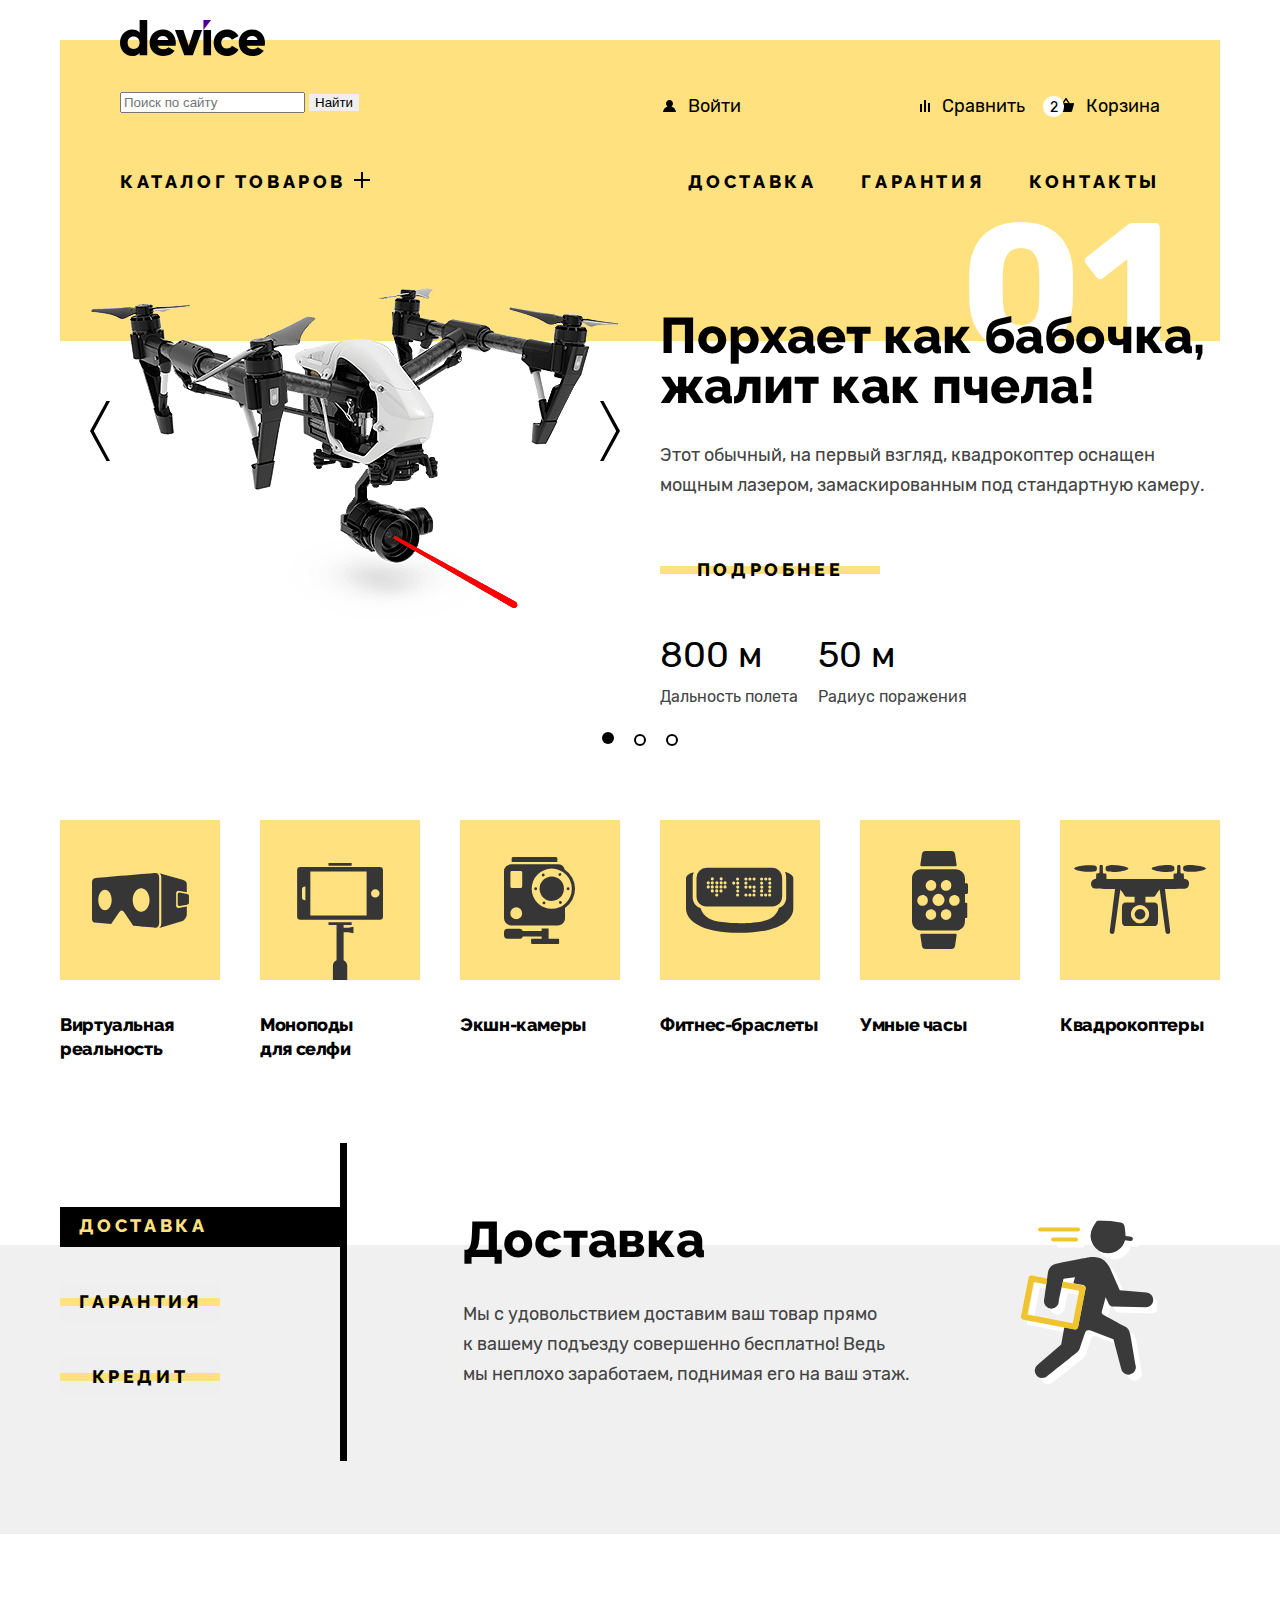
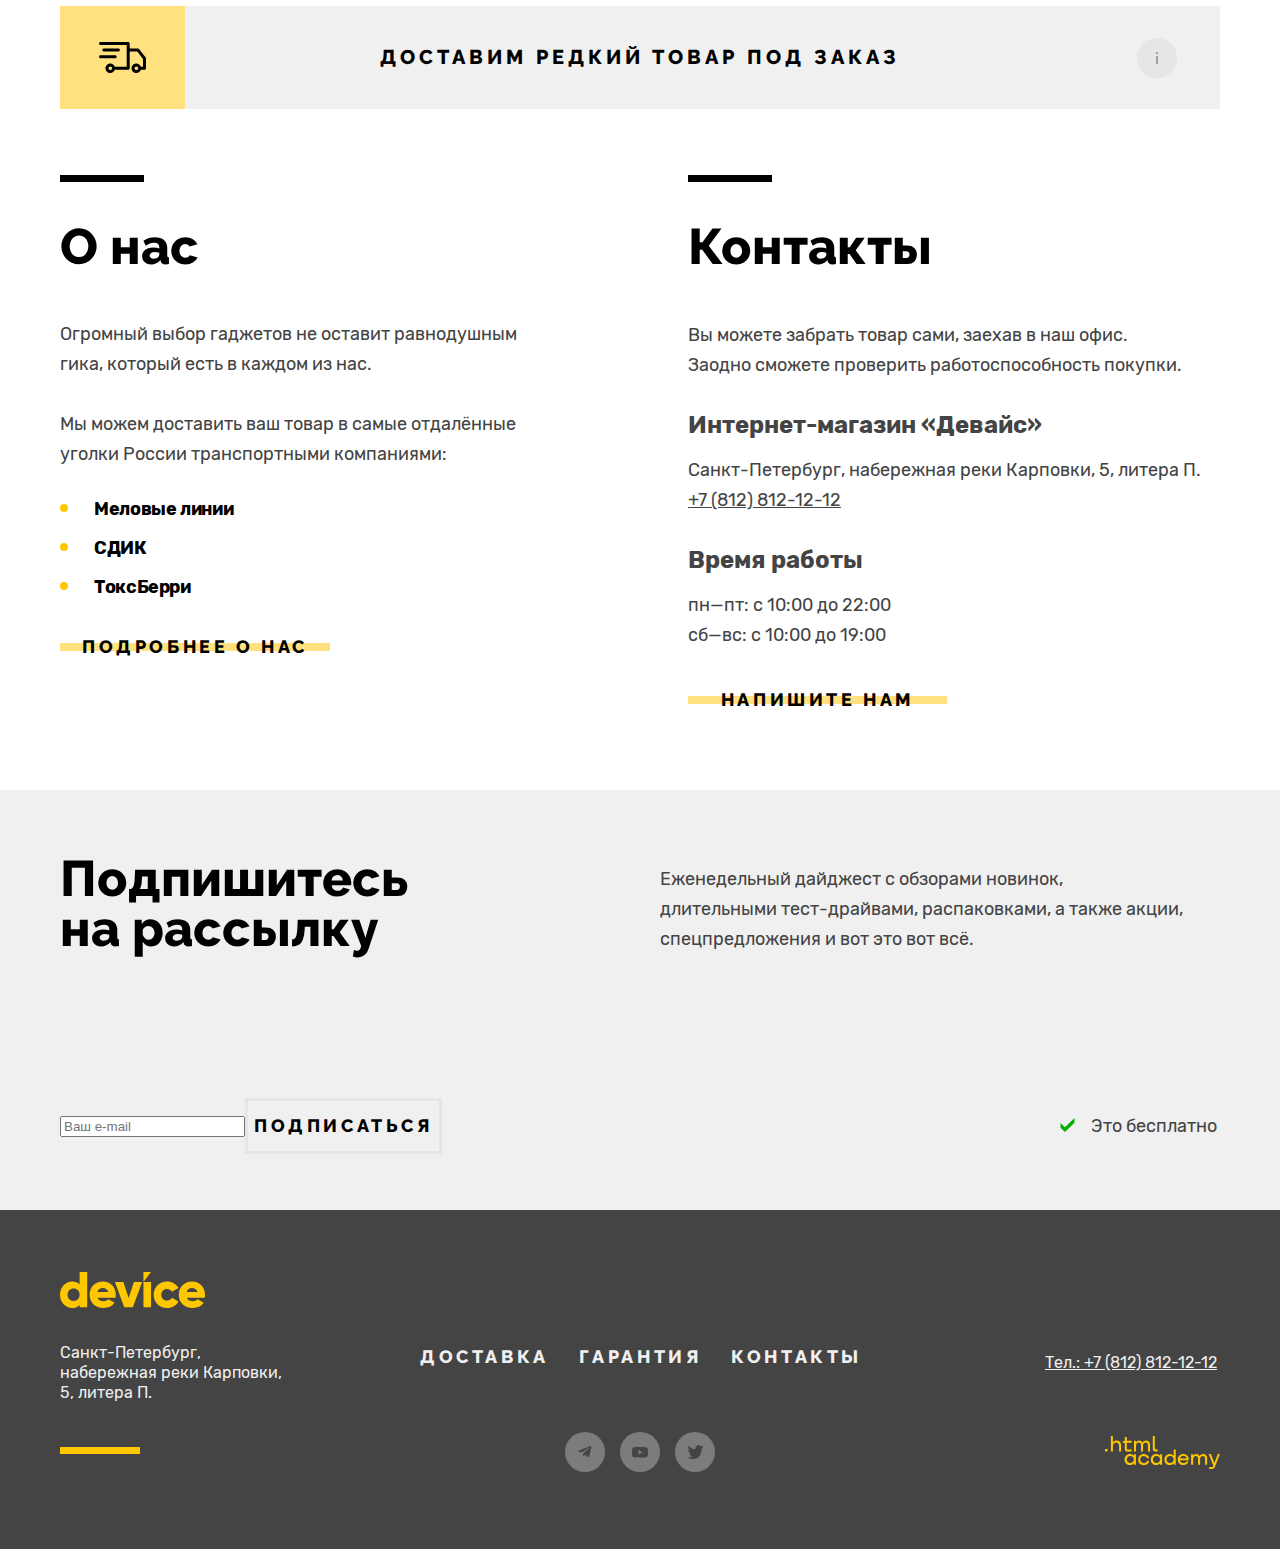
==== commit 24fe201a: "Иконки кнопки и их состояния" ====
--- a/index.html
+++ b/index.html
@@ -36,9 +36,9 @@
                     <path d="M6 0H4v12h2V0ZM2 4H0v8h2V4ZM10 3H8v9h2V3Z" /></svg>
                   Сравнить</a>
               </li>
-              <li class="navigation-user-item basket-link">
-
-                <a class="navigation-user-link" href="#"><span class="basket-counter">2</span>
+              <li class="navigation-user-item basket-item">
+
+                <a class="navigation-user-link basket-link" href="#"><span class="basket-counter">2</span>
                   <svg class="navigation-icon" aria-hidden="true" focusable="false" xmlns="http://www.w3.org/2000/svg"
                     width="16" height="14" viewBox="0 0 16 14" fill="currentColor">
                     <path
@@ -53,9 +53,9 @@
           <ul class="navigation-list">
             <li class="navigation-list-item item-left">
               <a class="navigation-list-link" href="catalog.html">Каталог товаров
-                <svg class="catalog-list-icon" xmlns="http://www.w3.org/2000/svg" width="16" height="16" fill="none"
-                  viewBox="0 0 16 16">
-                  <path fill="#000" d="M16 7H9V0H7v7H0v2h7v7h2V9h7V7Z" /></svg>
+                <svg class="catalog-list-icon" xmlns="http://www.w3.org/2000/svg" width="16" height="16"
+                  viewBox="0 0 16 16" fill="currentColor">
+                  <path d="M16 7H9V0H7v7H0v2h7v7h2V9h7V7Z" /></svg>
               </a>
             </li>
             <li class="navigation-list-item">
@@ -90,16 +90,14 @@
               </div>
             </div>
             <div class="slider-img-text">
-              <div class="slider-number-wrapper">
-                <span class="slider-number-decoration">01</span>
-              </div>
+              <span class="slider-number-decoration">01</span>
               <div class="promo-text-wrapper">
                 <p class="slider-promo-title title"> <b>Порхает как бабочка,
                     жалит как пчела!</b></p>
                 <p class="slider-promo-description">Этот обычный, на первый взгляд, квадрокоптер оснащен мощным лазером,
                   замаскированным под стандартную камеру.
                 </p>
-                <a class="slider-promo-link button" href="catalog.html">Подробнее</a>
+                <a class="slider-promo-link button button-yellow" href="catalog.html">Подробнее</a>
 
                 <dl class="product-features-table">
 
@@ -228,8 +226,10 @@
           <ol class="services-buttons-wrapper">
             <li class="buttons-wrapper-item"><button
                 class="services-control-button button button-current">Доставка</button></li>
-            <li class="buttons-wrapper-item"><button class="services-control-button button">Гарантия</button></li>
-            <li class="buttons-wrapper-item"><button class="services-control-button button">Кредит</button></li>
+            <li class="buttons-wrapper-item"><button
+                class="services-control-button button button-yellow">Гарантия</button></li>
+            <li class="buttons-wrapper-item"><button
+                class="services-control-button button button-yellow">Кредит</button></li>
           </ol>
           <dl class="services-description-list">
             <dt class="services-description-title title">Доставка</dt>
@@ -257,7 +257,7 @@
             <div class="i-icon-wrapper">
               <svg class="i-icon" xmlns="http://www.w3.org/2000/svg" width="2" height="12" viewBox="0 0 2 12"
                 fill="currentColor">
-                <g clip-path="url(#a)" opacity=".3">
+                <g clip-path="url(#a)">
                   <path d="M2 0H0v2h2V0ZM2 4H0v8h2V4Z" />
                 </g>
                 <defs>
@@ -282,7 +282,7 @@
               <li class="about-company-list-item">СДИК</li>
               <li class="about-company-list-item">ТоксБерри</li>
             </ul>
-            <a href="#" class="about-company-link button">Подробнее о нас</a>
+            <a href="#" class="about-company-link button button-yellow">Подробнее о нас</a>
           </section>
 
           <section class="contacts">
@@ -299,7 +299,7 @@
               <li class="contacts-schedule-item">пн—пт: с 10:00 до 22:00</li>
               <li class="contacts-schedule-item">сб—вс: с 10:00 до 19:00</li>
             </ul>
-            <a href="#" class="contacts-link button">Напишите нам</a>
+            <a href="#" class="contacts-link button button-yellow">Напишите нам</a>
           </section>
         </div>
       </div>
@@ -311,7 +311,7 @@
             длительными тест-драйвами, распаковками, а также акции, спецпредложения и вот это вот всё.</p>
           <div class="subscription-bottom-wrapper">
             <input class="subscription-input" type="email" name="email" placeholder="Ваш e-mail">
-            <button class="subscription-button button" type="submit">Подписаться</button>
+            <button class="subscription-button button button-grey-border" type="submit">Подписаться</button>
             <p class="subscription-bottom-text">Это бесплатно</p>
           </div>
         </div>
@@ -356,8 +356,8 @@
                 </li>
                 <li class="footer-social-item">
                   <a class="social-button" href="https://www.youtube.com/user/htmlacademyru">
-                    <svg xmlns="http://www.w3.org/2000/svg" width="16" height="11" viewBox="0 0 16 11"
-                      fill="currentColor">
+                    <svg class="social-button-icon" aria-hidden="true" focusable="false"
+                      xmlns="http://www.w3.org/2000/svg" width="16" height="11" viewBox="0 0 16 11" fill="currentColor">
                       <path
                         d="M15.67 1.67c-.1-.32-.27-.61-.51-.84-.25-.24-.56-.41-.9-.5C13.01 0 8 0 8 0 5.9-.02 3.8.08 1.74.32 1.4.4 1.1.58.84.82c-.24.24-.42.53-.51.85A19.4 19.4 0 0 0 0 5.34C0 6.56.1 7.79.33 9c.09.32.27.61.51.85.25.23.56.4.9.5 1.27.32 6.26.32 6.26.32 2.09.02 4.18-.08 6.26-.31.34-.09.65-.26.9-.5.24-.23.42-.52.5-.84.24-1.21.35-2.44.34-3.67.02-1.23-.1-2.46-.33-3.68ZM6.4 7.62V3.05l4.18 2.29L6.4 7.62Z" />
                     </svg>
@@ -367,11 +367,11 @@
                 </li>
                 <li class="footer-social-item">
                   <a class="social-button" href="https://twitter.com/htmlacademy_ru">
-                    <svg xmlns="http://www.w3.org/2000/svg" width="15" height="15" viewBox="0 0 15 15"
-                      fill="currentColor">
+                    <svg class="social-button-icon" aria-hidden="true" focusable="false"
+                      xmlns="http://www.w3.org/2000/svg" width="15" height="15" viewBox="0 0 15 15" fill="currentColor">
                       <path
                         d="M9.7.16c1.5-.5 2.6.3 3.2 1.1.5-.2 1.1-.4 1.7-.6 0 .8-.5 1.4-.8 1.6.7.2 1.2-.4 1.2-.4-.1.9-.9 1.7-1.4 1.9-.2 6.3-2.8 10.4-8.9 10.3h-.4c-.3 0-3.7-.4-4.3-1.8 2 .2 3.4-.4 4.1-1.1-.8-.3-2.4-.4-2.6-2.8.3.2.5.3 1.1.2-1.1-.8-2.3-1.5-2.2-3.5.3.3.9.5 1.2.4C1 5.26-.2 2.36.8.86c1.6 1.7 3.3 3.4 6.3 3.5.2-2.1 1-3.5 2.6-4.2Z" />
-                      </svg>
+                    </svg>
                     <span class="visually-hidden">Твиттер</span>
                   </a>
                 </li>
@@ -384,8 +384,10 @@
             </address>
 
             <a class="htmlacademy-link" href="https://htmlacademy.ru/">
-              <img class="htmlacademy-logo" src="images/html-academy-logo.svg" width="115" height="33"
-                alt="Логотип html-academy.">
+              <svg class="htmlacademy-link-icon" aria-hidden="true" focusable="false" xmlns="http://www.w3.org/2000/svg" width="115" height="33" viewBox="0 0 115 33" fill="currentColor">
+                <path
+                  d="M0 12.9v2.6h2.5v-2.6H0ZM11.6 4.5c-1.6 0-2.8.7-3.6 1.7h-.1V0h-2v15.5h2v-5.3c0-2.1 1.3-3.6 3.3-3.6 1.8 0 2.9 1.4 2.9 3.2v5.7h2V9.4c.1-3-1.8-4.9-4.5-4.9ZM26.6 4.8h-4.8V1.1h-2v3.8h-1.9v2h1.9v6c0 1.7 1 2.7 2.7 2.7h4.1v-2h-3.7c-.7 0-1.1-.4-1.1-1.1V6.8h4.8v-2ZM41.1 4.6c-1.6 0-2.9.8-3.5 2.1h-.1c-.6-1.2-1.8-2.1-3.4-2.1-1.4 0-2.5.8-3.1 1.8h-.1V4.8H29v10.6h2V10c0-2 1-3.5 2.6-3.5 1.5 0 2.4 1 2.4 2.6v6.3h2V9.8c0-2.4 1.4-3.3 2.6-3.3 1.5 0 2.4 1 2.4 2.6v6.3h2V8.9c.1-2.5-1.4-4.3-3.9-4.3ZM47.8 12.7c0 1.7 1 2.7 2.8 2.7h2v-2h-1.7c-.7 0-1.1-.4-1.1-1.1V0h-2v12.7ZM28.9 19.7c-.9-1.1-2.2-1.8-3.9-1.8-3.1 0-5.4 2.3-5.4 5.6s2.3 5.6 5.4 5.6c1.8 0 3-.8 3.8-1.9h.1v1.6h2V18.2h-2v1.5Zm-3.6 7.4c-2.2 0-3.6-1.6-3.6-3.6s1.4-3.6 3.6-3.6 3.6 1.6 3.6 3.6c0 1.9-1.4 3.6-3.6 3.6ZM44.2 22c-.5-2.4-2.6-4.1-5.4-4.1a5.4 5.4 0 0 0-5.6 5.6c0 3.1 2.2 5.6 5.6 5.6 2.8 0 4.9-1.8 5.4-4.2h-2.1a3.4 3.4 0 0 1-3.3 2.3c-2.2 0-3.6-1.6-3.6-3.6s1.4-3.6 3.6-3.6c1.6 0 2.8 1 3.3 2.2h2.1V22ZM55.1 19.7c-.9-1.1-2.2-1.8-3.9-1.8-3.1 0-5.4 2.3-5.4 5.6s2.3 5.6 5.4 5.6c1.8 0 3-.8 3.8-1.9h.1v1.6h2V18.2h-2v1.5Zm-3.6 7.4c-2.2 0-3.6-1.6-3.6-3.6s1.4-3.6 3.6-3.6 3.6 1.6 3.6 3.6c0 1.9-1.5 3.6-3.6 3.6ZM68.7 19.8c-.9-1.1-2.2-1.9-3.9-1.9-3.1 0-5.4 2.3-5.4 5.6s2.2 5.6 5.4 5.6c1.7 0 3-.8 3.8-1.8h.1v1.5h2V13.4h-2v6.4Zm-3.6 7.3c-2.2 0-3.6-1.6-3.6-3.6s1.4-3.6 3.6-3.6 3.6 1.6 3.6 3.6c-.1 2-1.5 3.6-3.6 3.6ZM78.3 17.9c-3.3 0-5.5 2.5-5.5 5.6 0 3 2.1 5.6 5.5 5.6 2.5 0 4.5-1.3 5.2-3.6h-2.1c-.5 1-1.6 1.6-3 1.6-1.9 0-3.3-1.3-3.4-2.9h8.8c.2-3.6-2-6.3-5.5-6.3Zm0 1.9c1.7 0 3 1 3.3 2.6h-6.5c.3-1.5 1.5-2.6 3.2-2.6ZM98.2 17.9c-1.6 0-2.9.8-3.6 2h-.1c-.6-1.2-1.8-2-3.4-2-1.4 0-2.5.7-3.1 1.8v-1.5h-1.9v10.6h2v-5.4c0-2 1-3.4 2.6-3.5 1.5 0 2.4 1 2.4 2.6v6.3h2v-5.6c0-2.4 1.4-3.3 2.6-3.3 1.5 0 2.4 1 2.4 2.6v6.3h2v-6.5c.1-2.6-1.4-4.4-3.9-4.4ZM109.4 27l-3.6-8.9h-2.2l4.8 11.6c-.3.9-.7 1.2-1.7 1.2h-2.5v2h2.5c1.8 0 2.8-.8 3.5-2.6l4.7-12.2h-2.1l-3.4 8.9Z" />
+                </svg>
               <span class="visually-hidden">Ссылка на html-academy</span>
             </a>
           </div>
--- a/styles/styles.css
+++ b/styles/styles.css
@@ -80,17 +80,58 @@
   border: none;
   cursor: pointer;
   position: relative;
-}
-
-.button::before {
-  content: "";
-  position: absolute;
-  top: 15px;
-  right: 0;
-  z-index: -1;
-  width: 100%;
-  height: 8px;
-  background-color:#FFE17F;
+  z-index: 2;
+}
+
+
+.button-yellow {
+  background-image: url(../images/yellow-block.svg);
+  background-repeat: repeat-x;
+  background-position: center;
+}
+
+.button-yellow:hover {
+  background-color: #FFE17F;
+}
+
+
+.button-yellow:active {
+  background-color: #FFCC33;
+  background-image: none;
+}
+
+.button:focus {
+  outline: 2px solid #AF4FFF;
+}
+
+@supports selector(:focus-visible) {
+
+  .button:focus {
+    outline: none;
+  }
+
+  .button:focus-visible {
+    outline: 2px solid #AF4FFF;
+  }
+}
+
+.button-yellow:disabled {
+  opacity: 0.3;
+}
+
+.button-grey-border {
+  font-family: "Raleway", sans-serif;
+  font-size: 18px;
+  line-height: 20px;
+  letter-spacing: 0.2em;
+  font-weight: 800;
+  text-align: center;
+  text-transform: uppercase;
+  background-color: #FFFFFF;
+  border: 3px solid #E5E5E5;
+  padding-top: 15px;
+  padding-bottom: 15px;
+  cursor: pointer;
 }
 
 .page-header {
@@ -139,11 +180,8 @@
   padding: 0;
 }
 
-
-
 .navigation-user-link {
   display: block;
-  padding: 5px 0;
   font-weight: 400;
   color: inherit;
   background-color: inherit;
@@ -151,9 +189,32 @@
   position: relative;
 }
 
+.navigation-user-link:hover {
+  opacity: 0.8;
+}
+
+.navigation-user-link:active {
+  opacity: 0.3;
+}
+
+.navigation-user-link:focus {
+  outline: 2px solid #AF4FFF;
+}
+
+@supports selector(:focus-visible) {
+
+  .navigation-user-link:focus {
+    outline: none;
+  }
+
+  .navigation-user-link:focus-visible {
+    outline: 2px solid #AF4FFF;
+  }
+}
 
 .navigation-user-item {
   margin-left: 26px;
+  padding: 5px 0;
 }
 
 .position-left {
@@ -165,16 +226,22 @@
   margin-right: 8px;
 }
 
+.basket-item {
+  margin-left: 18px;
+}
+
 .basket-link {
   padding-left: 15px;
-  margin-left: 18px;
+  position: relative;
 }
 
 .basket-counter {
   display: block;
   position: absolute;
-  top: 10px;
-  left: -15px;
+  top: 0;
+  bottom: 0;
+  margin: auto;
+  left: 0;
   z-index: 1;
   min-width: 21px;
   height: 21px;
@@ -216,6 +283,29 @@
   text-transform: uppercase;
 }
 
+.navigation-list-link:hover {
+  opacity: 0.8;
+}
+
+.navigation-list-link:active {
+  opacity: 0.3;
+}
+
+.navigation-list-link:focus {
+  outline: 2px solid #AF4FFF;
+}
+
+@supports selector(:focus-visible) {
+
+  .navigation-list-link:focus {
+    outline: none;
+  }
+
+  .navigation-list-link:focus-visible {
+    outline: 2px solid #AF4FFF;
+  }
+}
+
 .item-left {
   margin-right: auto;
 }
@@ -287,30 +377,51 @@
   background-size: 20px 60px;
 }
 
+.slider-button:hover {
+  opacity: 0.6;
+}
+
+.slider-button:active {
+  opacity: 0.3;
+}
+
+.slider-buttonfocus {
+  outline: 2px solid #AF4FFF;
+}
+
+@supports selector(:focus-visible) {
+
+  .slider-button:focus {
+    outline: none;
+  }
+
+  .slider-button:focus-visible {
+    outline: 2px solid #AF4FFF;
+  }
+}
+
+.slider-button:disabled {
+  opacity: 0.1;
+}
+
 .slider-img-text {
   width: 560px;
+  margin-top: 121px;
   margin-bottom: 90px;
-  align-self: flex-end;
-}
-
-.slider-number-wrapper {
-  position: relative;
-  z-index: -1;
-  top: 43px;
-  text-align: right;
-  margin-right: 49px;
-}
-
-/* .promo-text-wrapper {
-  position: relative;
-  z-index: 1;
-}
- */
+  position: relative;
+}
+
+
+
 .slider-number-decoration {
   font-size: 180px;
   font-weight: 700;
   text-align: right;
-  color: #FFFFFF
+  color: #FFFFFF;
+  position: absolute;
+  z-index: -1;
+  right: 49px;
+  top: -37px;
 }
 
 .slider-promo-title {
@@ -330,6 +441,11 @@
   width: 220px;
   box-sizing: border-box;
 }
+
+
+
+
+
 
 .product-features-table {
   display: grid;
@@ -344,6 +460,7 @@
 
 .product-features-description {
   margin: 0;
+  height: 30px;
 }
 
 .left-column {
@@ -400,8 +517,46 @@
   cursor: pointer;
 }
 
+.slider-pagination-button:hover {
+  border: 2px solid rgba(0, 0, 0, 0.6);
+}
+
+.slider-pagination-button:active {
+  border: 2px solid rgba(0, 0, 0, 0.3);
+}
+
+.slider-pagination-button:disabled {
+  border: 2px solid rgba(0, 0, 0, 0.1);
+}
+
 .slider-button-current {
   background-color: #000000;
+  border: none;
+}
+
+.slider-button-current:hover {
+  background-color: rgba(0, 0, 0, 0.6);
+  border: none;
+}
+
+.slider-button-current:active {
+  background-color: rgba(0, 0, 0, 0.3);
+  border: none;
+}
+
+.slider-pagination-button:focus {
+  outline: 2px solid #AF4FFF;
+}
+
+@supports selector(:focus-visible) {
+
+  .slider-pagination-button:focus {
+    outline: none;
+  }
+
+  .slider-pagination-button:focus-visible {
+    outline: 2px solid #AF4FFF;
+  }
 }
 
 
@@ -425,12 +580,6 @@
 
 .popular-categories-item {
   width: 160px;
-}
-
-.popular-category-link {
-  display: block;
-  color: #000000;
-  text-decoration: none;
 }
 
 .image-wrapper {
@@ -454,6 +603,35 @@
   top: 43px;
 }
 
+.popular-category-link {
+  display: block;
+  color: #000000;
+  text-decoration: none;
+}
+
+.popular-category-link:hover .image-wrapper {
+  background-color:#FFC700;
+}
+
+.popular-category-link:active {
+  opacity: 0.3;
+}
+
+.popular-category-link:focus {
+  outline: 2px solid #AF4FFF;
+}
+
+@supports selector(:focus-visible) {
+
+  .popular-category-link:focus {
+    outline: none;
+  }
+
+  .popular-category-link:focus-visible {
+    outline: 2px solid #AF4FFF;
+  }
+}
+
 .popular-categories-list span {
   display: block;
   min-height: 60px;
@@ -466,7 +644,7 @@
 .main-page-servises::before {
   content: "";
   position: absolute;
-  z-index: -2;
+  z-index: -1;
   width: 100%;
   height: 289px;
   background-color: #F0F0F0;
@@ -498,7 +676,6 @@
 }
 
 .services-control-button {
-  background-color: rgba(240, 240, 240, 0);
   min-height: 40px;
   width: 160px;
   box-sizing: border-box;
@@ -516,6 +693,32 @@
   background-color: #000000;
 }
 
+.button-current:hover {
+  padding-right: 102px;
+  padding-left: 35px;
+}
+
+.button-current:active {
+  padding-right: 102px;
+  padding-left: 35px;
+}
+
+.button-current:focus {
+  outline: 2px solid #AF4FFF;
+}
+
+@supports selector(:focus-visible) {
+
+  .button-current:focus {
+    outline: none;
+  }
+
+  .button-current:focus-visible {
+    outline: 2px solid #AF4FFF;
+    outline-offset: 3px;
+  }
+}
+
 .services-buttons-wrapper li:last-child {
   margin-bottom: 0;
 }
@@ -564,6 +767,7 @@
   text-decoration: none;
 }
 
+
 .delivery-block-logo-wrapper {
   position: absolute;
   top: 0;
@@ -573,8 +777,12 @@
 }
 
 .delivery-block-logo {
-  position: relative;
-  top: 35px;
+  position: absolute;
+  top: 0;
+  bottom: 0;
+  right: 0;
+  left: 0;
+  margin: auto;
 }
 
 .delivery-text {
@@ -589,12 +797,45 @@
   border-radius: 50%;
   position: absolute;
   right: 43px;
-  top: 30px;
+  top: 50%;
+  transform: translateY(-50%);
 }
 
 .i-icon {
-  position: relative;
-  top: 10px;
+  position: absolute;
+  top: 0;
+  bottom: 0;
+  right: 0;
+  left: 0;
+  margin: auto;
+  fill: rgba(0, 0, 0, 0.3);
+}
+
+.delivery-link:hover .delivery-block-logo-wrapper {
+  background-color: #FFC700;
+}
+
+.delivery-link:hover .i-icon {
+  fill: rgba(0, 0, 0, 1);
+}
+
+.delivery-link:active {
+  opacity: 0.3;
+}
+
+.delivery-link:focus {
+  outline: 2px solid #AF4FFF;
+}
+
+@supports selector(:focus-visible) {
+
+  .delivery-link:focus {
+    outline: none;
+  }
+
+  .delivery-link:focus-visible {
+    outline: 2px solid #AF4FFF;
+  }
 }
 
 .index-column {
@@ -709,6 +950,21 @@
   color: #444444;
 }
 
+.contacts-phone:focus {
+  outline: 2px solid #AF4FFF;
+}
+
+@supports selector(:focus-visible) {
+
+  .contacts-phone:focus {
+    outline: none;
+  }
+
+  .contacts-phone:focus-visible {
+    outline: 2px solid #AF4FFF;
+  }
+}
+
 .contacts-schedule {
   margin: 0;
   margin-bottom: 30px;
@@ -743,6 +999,10 @@
   margin: 0;
   margin-top: 74px;
   width: 560px;
+}
+
+.subscription-button {
+  background-color: #F0F0F0;
 }
 
 .subscription-bottom-wrapper {
@@ -783,6 +1043,10 @@
 .footer-logo-wrapper {
   width: 100%;
   margin-bottom: 35px;
+}
+
+.footer-logo {
+  display: block;
 }
 
 .footer-elements-wrapper {
@@ -813,11 +1077,14 @@
 }
 
 .footer-center-column {
-  width: 454px;
-}
+  width: 444px;
+}
+
+
 
 .footer-navigation-list {
   display: flex;
+  justify-content: space-between;
   flex-wrap: wrap;
   list-style-type: none;
   margin: 0;
@@ -825,12 +1092,13 @@
   padding: 0;
 }
 
-.footer-navigation-list-item {
-  margin-right: 35px;
-}
 
 .footer-navigation-list li:nth-child(3n) {
   margin-right: 0;
+}
+
+.footer-navigation-list-item {
+  padding-top: 3px;
 }
 
 .footer-navigation-list-link {
@@ -843,6 +1111,37 @@
   background-color: inherit;
   text-decoration: none;
   text-transform: uppercase;
+  display: block;
+  padding-bottom: 3px;
+  padding-left: 2px;
+}
+
+.footer-navigation-list-link:hover{
+  color: #FFC700;
+  border-bottom: 3px solid #FFC700;
+  padding-bottom: 0;
+}
+
+.footer-navigation-list-link:active {
+  color: #FFC700;
+  border-bottom: 3px solid #FFC700;
+  opacity: 0.3;
+  padding-bottom: 0;
+}
+
+.footer-navigation-list-link:focus {
+  outline: 2px solid #AF4FFF;
+}
+
+@supports selector(:focus-visible) {
+
+  .footer-navigation-list-link:focus {
+    outline: none;
+  }
+
+  .footer-navigation-list-link:focus-visible {
+    outline: 2px solid #AF4FFF;
+  }
 }
 
 .footer-social-list {
@@ -871,16 +1170,53 @@
   box-sizing: border-box;
   font-size: 0;
   line-height: 0;
+  position: relative;
+}
+
+.social-button-icon {
+  position: absolute;
+  top: 0;
+  bottom: 0;
+  right: 0;
+  left: 0;
+  margin: auto;
 }
 
 .footer-social-list li:nth-child(3n) {
   margin-right: 0;
 }
 
+.social-button:hover {
+  background-color: #FFC700;
+}
+
+.social-button:active {
+  background-color: #FFC700;
+}
+
+.social-button:active svg {
+  opacity: 0.3;
+}
+
+.social-button:focus {
+  outline: 2px solid #AF4FFF;
+}
+
+@supports selector(:focus-visible) {
+
+  .social-button:focus {
+    outline: none;
+  }
+
+  .social-button:focus-visible {
+    outline: 2px solid #AF4FFF;
+  }
+}
+
 .footer-right-column {
   width: 175px;
+  margin-left: 64px;
   align-self: center;
-  margin-left: 64px;
 }
 
 .footer-contacts-phone {
@@ -890,11 +1226,61 @@
   text-decoration-line: underline;
 }
 
+.footer-contacts-phone:hover {
+  color: #FFC700;
+}
+
+.footer-contacts-phone:active {
+  opacity: 0.3;
+}
+
+.footer-contacts-phone:focus {
+  outline: 2px solid #AF4FFF;
+}
+
+@supports selector(:focus-visible) {
+
+  .footer-contacts-phone:focus {
+    outline: none;
+  }
+
+  .footer-contacts-phone:focus-visible {
+    outline: 2px solid #AF4FFF;
+  }
+}
+
 .htmlacademy-link {
   display: block;
   text-align: right;
 }
 
+.htmlacademy-link-icon {
+  fill: #FFC700;
+}
+
+.htmlacademy-link:hover svg {
+  fill: #FFFFFF;
+}
+
+.htmlacademy-link:active svg {
+  fill: #FFFFFF;
+  opacity: 0.3;
+}
+
+.htmlacademy-link:focus {
+  outline: 2px solid #AF4FFF;
+}
+
+@supports selector(:focus-visible) {
+
+  .htmlacademy-link:focus {
+    outline: none;
+  }
+
+  .htmlacademy-link:focus-visible {
+    outline: 2px solid #AF4FFF;
+  }
+}
 
 /* Каталог */
 
@@ -902,8 +1288,35 @@
   padding-bottom: 20px;
 }
 
+.header-logo:hover svg {
+  opacity: 0.8;
+}
+
+.header-logo:active svg {
+  opacity: 0.3;
+}
+
+.header-logo:focus {
+  outline: 2px solid #AF4FFF;
+}
+
+@supports selector(:focus-visible) {
+
+  .header-logo:focus {
+    outline: none;
+  }
+
+  .header-logo:focus-visible {
+    outline: 2px solid #AF4FFF;
+  }
+}
+
 .user-name {
   margin-right: 28px;
+}
+
+.exit-button {
+  color: rgba(0, 0, 0, 0.6);
 }
 
 /* Main каталога */
@@ -943,12 +1356,46 @@
 
 .breadcrumbs-item {
   margin-right: 36px;
+  position: relative;
+}
+
+.breadcrumbs-icon::after {
+  content: url("../images/breadcrumbs.svg");
+  position: absolute;
+  right: -16px;
+  top: 0;
+  bottom: 0;
+  margin: auto;
 }
 
 .breadcrumbs-link {
   display: block;
-}
-
+  color: #000000;
+  text-decoration: none;
+}
+
+.breadcrumbs-link:hover {
+  opacity: 0.8;
+}
+
+.breadcrumbs-link:active {
+  opacity: 0.3;
+}
+
+.breadcrumbs-link:focus {
+  outline: 2px solid #AF4FFF;
+}
+
+@supports selector(:focus-visible) {
+
+  .breadcrumbs-link:focus {
+    outline: none;
+  }
+
+  .breadcrumbs-link:focus-visible {
+    outline: 2px solid #AF4FFF;
+  }
+}
 
 .catalog-products {
   display: flex;
@@ -1009,11 +1456,45 @@
   display: block;
   min-width: 30px;
   min-height: 30px;
+  position: relative;
+}
+
+.sort-order-icon {
+  position: absolute;
+  top: 0;
+  right: 0;
+  bottom: 0;
+  left: 0;
+  margin: auto;
+  fill: #000000;
+  opacity: 0.3;
+}
+
+.sort-order-link:hover svg {
+  opacity: 0.6;
+}
+
+.sort-order-link:active svg {
+  opacity: 1;
+}
+
+.sort-order-link:focus {
+  outline: 2px solid #AF4FFF;
+}
+
+@supports selector(:focus-visible) {
+
+  .sort-order-link:focus {
+    outline: none;
+  }
+
+  .sort-order-link:focus-visible {
+    outline: 2px solid #AF4FFF;
+  }
 }
 
 .products-column {
-  padding: 40px;
-  padding-top: 70px;
+  padding: 70px 40px;
   box-sizing: border-box;
   background-color: #FFFFFF;
 }
@@ -1088,35 +1569,70 @@
   color: #444444;
 }
 
-.product-description-link-wrapper {
-  visibility: hidden;
+/* .product-description-link-wrapper {
+  display: none;
   position: absolute;
-  /* z-index: -1; */
+  z-index: 1;
   width: 360px;
   height: 380px;
   background-color:  rgba(240, 240, 240, 0.8);
 }
 
 .product-description-link {
-position: absolute;
-left: 75px;
-top: 180px;
-}
-
-.product-card-image-link:hover.product-description-link-wrapper {
-  visibility: visible;
-}
+  display: block;
+  position: relative;
+  width: 220px;
+  top: 175px;
+  left: 75px;
+  background-image: url(../images/yellow-block.svg);
+  background-repeat: repeat-x;
+  background-position: center;
+  margin: 0;
+} */
+
+
+
 
 .show-more {
+  font-size: 16px;
+  line-height: 19px;
   text-align: center;
-  cursor: pointer;
-}
+  width: 760px;
+  margin-bottom: 44px;
+}
+
+.show-more:hover {
+  border: 3px solid #000000;
+}
+
+.show-more:active {
+  border: 3px solid rgba(0, 0, 0, 0.6);
+  color: rgba(0, 0, 0, 0.6);
+}
+
+.show-more:focus {
+  outline: 2px solid #AF4FFF;
+}
+
+@supports selector(:focus-visible) {
+
+  .show-more:focus {
+    outline: none;
+  }
+
+  .show-more:focus-visible {
+    outline: 2px solid #AF4FFF;
+    outline-offset: 3px;
+  }
+}
+
 
 
 .pagination {
   display: flex;
   align-items: center;
   margin: 0;
+  margin-bottom: 8px;
   padding: 0;
   list-style-type: none;
   background-color: #F0F0F0;
@@ -1131,15 +1647,36 @@
 }
 
 .pagination-link {
-  /* min-width: 40px; */
   display: block;
   padding: 10px 15px;
- /*  min-height: 40px; */
   line-height: 20px;
   text-align: center;
   color: #444444;
   text-decoration: none;
   opacity: 0.3;
+}
+
+.pagination-link:hover {
+  opacity: 0.8;
+}
+
+.pagination-link:active {
+  opacity: 0.1;
+}
+
+.pagination-link:focus {
+  outline: 2px solid #AF4FFF;
+}
+
+@supports selector(:focus-visible) {
+
+  .pagination-link:focus {
+    outline: none;
+  }
+
+  .pagination-link:focus-visible {
+    outline: 2px solid #AF4FFF;
+  }
 }
 
 .pagination-disabled {
@@ -1164,3 +1701,53 @@
   text-transform: uppercase;
   text-decoration: none;
 }
+
+
+.pagination-link-button:hover {
+  background-color: #DCDCDC;
+}
+
+
+.pagination-link-button:active {
+  background-color: #DCDCDC;
+  color: rgba(0, 0, 0, 0.6);
+}
+
+.pagination-link-button:focus {
+  outline: 2px solid #AF4FFF;
+}
+
+@supports selector(:focus-visible) {
+
+  .pagination-link-button:focus {
+    outline: none;
+  }
+
+  .pagination-link-button:focus-visible {
+    outline: 2px solid #AF4FFF;
+  }
+}
+
+
+.footer-logo-link:hover svg {
+  opacity: 0.8;
+}
+
+.footer-logo-link:active svg {
+  opacity: 0.3;
+}
+
+.footer-logo-link:focus {
+  outline: 2px solid #AF4FFF;
+}
+
+@supports selector(:focus-visible) {
+
+  .footer-logo-link:focus {
+    outline: none;
+  }
+
+  .footer-logo-link:focus-visible {
+    outline: 2px solid #AF4FFF;
+  }
+}
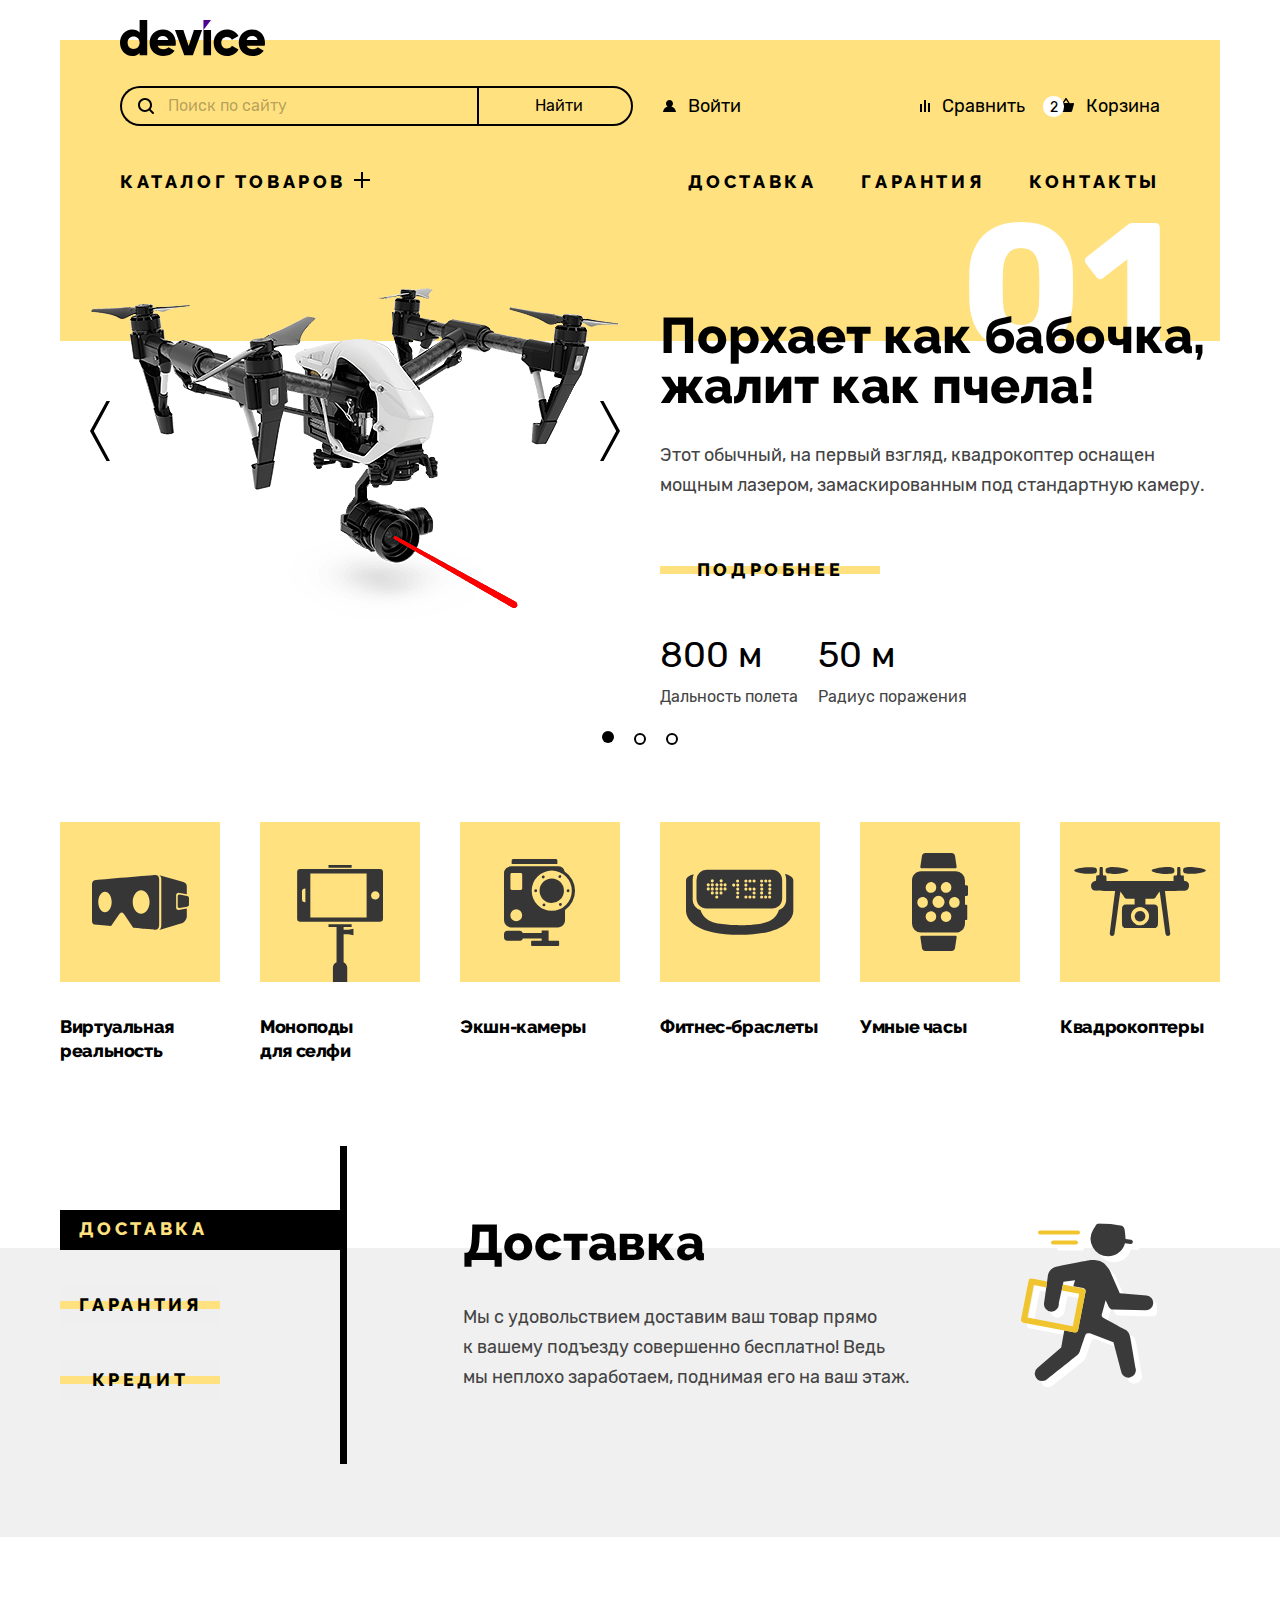
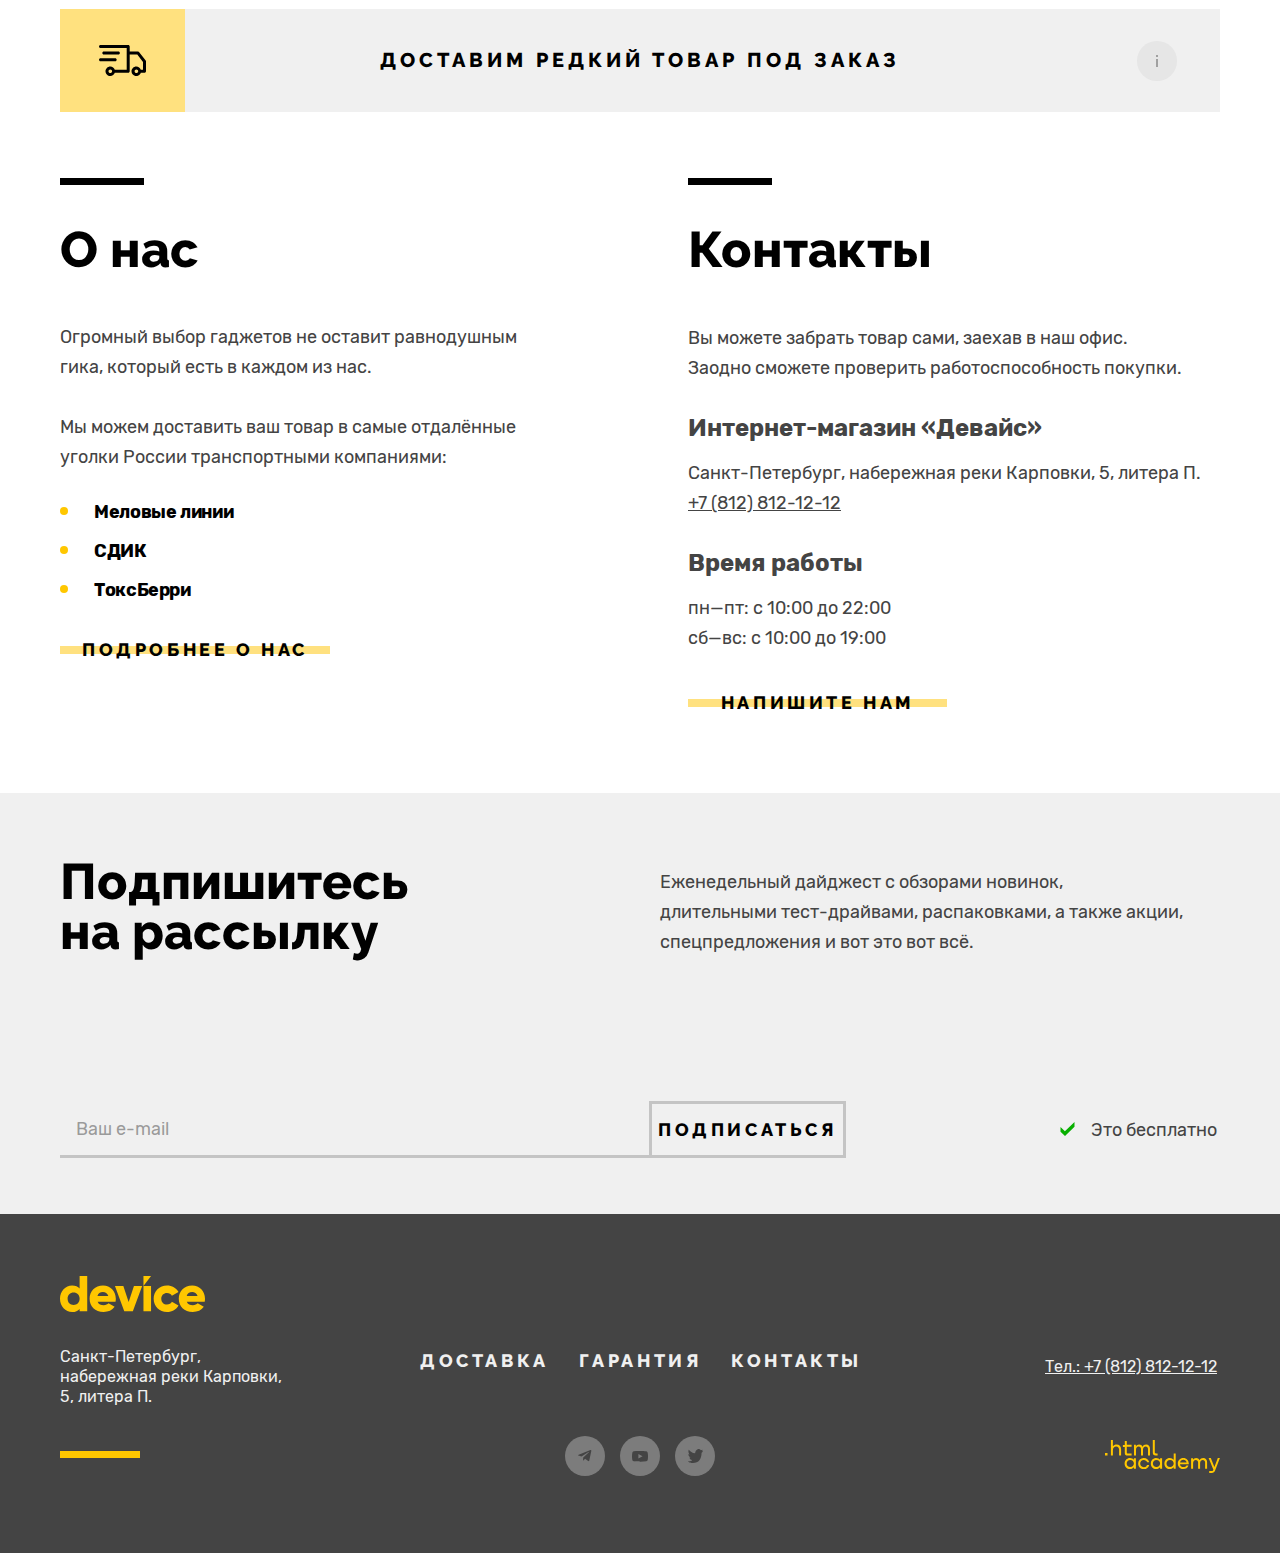
==== commit 6d9514ac: "Merge pull request #9 from TamaraGeddert/master" ====
--- a/index.html
+++ b/index.html
@@ -14,7 +14,8 @@
         <img class="logo" src="images/logo.svg" width="145" height="36" alt="Логотип интернет магазина Девайс.">
         <div class="header-top-container">
           <form class="search-form" action="https://echo.htmlacademy.ru/" method="post">
-            <input class="search-form-input" type="text" name="find" placeholder="Поиск по сайту">
+            <label class="visually-hidden" for="search">Поиск по сайту</label>
+            <input class="search-form-input" type="text" id="search" name="find" placeholder="Поиск по сайту">
             <button class="search-form-button" type="submit">Найти</button>
           </form>
           <nav class="navigation">
@@ -92,8 +93,7 @@
             <div class="slider-img-text">
               <span class="slider-number-decoration">01</span>
               <div class="promo-text-wrapper">
-                <p class="slider-promo-title title"> <b>Порхает как бабочка,
-                    жалит как пчела!</b></p>
+                <p class="slider-promo-title title">Порхает как бабочка, жалит как пчела!</p>
                 <p class="slider-promo-description">Этот обычный, на первый взгляд, квадрокоптер оснащен мощным лазером,
                   замаскированным под стандартную камеру.
                 </p>
@@ -305,12 +305,12 @@
       </div>
       <form class="subscription-form" action="https://echo.htmlacademy.ru/" method="post">
         <div class="subscription-container">
-          <h2 class="subscription-title title">Подпишитесь
-            на рассылку</h2>
+          <label class="subscription-title title for="subscription-fild">Подпишитесь
+            на рассылку</label>
           <p class="subscription-top-text">Еженедельный дайджест с обзорами новинок, <br>
             длительными тест-драйвами, распаковками, а также акции, спецпредложения и вот это вот всё.</p>
           <div class="subscription-bottom-wrapper">
-            <input class="subscription-input" type="email" name="email" placeholder="Ваш e-mail">
+            <input class="subscription-input" type="email" id="subscription-fild" name="email" placeholder="Ваш e-mail">
             <button class="subscription-button button button-grey-border" type="submit">Подписаться</button>
             <p class="subscription-bottom-text">Это бесплатно</p>
           </div>
--- a/styles/styles.css
+++ b/styles/styles.css
@@ -164,11 +164,99 @@
 .search-form {
   width: 517px;
   margin-right: 26px;
-}
+  display: flex;
+}
+
+.search-form-input {
+  font-family: 'Rubik', sans-serif;
+  font-style: normal;
+  font-weight: 400;
+  font-size: 16px;
+  line-height: 20px;
+  color: #000000;
+  width: 357px;
+  padding: 8px 10px 8px 46px;
+  box-sizing: border-box;
+  border: 2px solid #000000;
+  border-radius: 50px 0 0 50px;
+  border-right: none;
+  background-color: #FFE17F;
+  background-image: url("../images/search-icon.svg");
+  background-repeat: no-repeat;
+  background-size: 16px 16px;
+  background-position: 16px 10px;
+
+}
+
+
+.search-form-input:focus {
+  outline: 2px solid #AF4FFF;
+}
+
+@supports selector(:focus-visible) {
+
+  .search-form-input:focus {
+    outline: none;
+  }
+
+  .search-form-input:focus-visible {
+    outline: 2px solid #AF4FFF;
+  }
+}
+
+.search-form-input:disabled {
+  opacity: 0.3;
+}
+
+.search-form-input::placeholder {
+  color: rgba(0, 0, 0, 0.3);
+}
+
+.search-form-input:disabled {
+  opacity: 0.3;
+}
+
+
 
 .search-form-button {
+  font-family: 'Rubik';
+  font-style: normal;
+  font-weight: 400;
+  font-size: 16px;
+  line-height: 20px;
+  text-align: center;
+  color: #000000;
   cursor: pointer;
-  border: none;
+  width: 156px;
+  padding: 8px 56px;
+  border: 2px solid #000000;
+  border-radius: 0 50px 50px 0;
+  background-color: #FFE17F;
+}
+
+.search-form-button:hover  {
+  background-color: #000000;
+  color: #FFFFFF;
+}
+
+.search-form-button:active {
+  background-color: #000000;
+  color: rgba(255, 255, 255, 0.3);
+}
+
+.search-form-button:focus {
+  outline: 2px solid #AF4FFF;
+}
+
+@supports selector(:focus-visible) {
+
+  .search-form-button:focus {
+    outline: none;
+  }
+
+  .search-form-button:focus-visible {
+    outline: 2px solid #AF4FFF;
+  }
 }
 
 .navigation-user {
@@ -211,6 +299,7 @@
     outline: 2px solid #AF4FFF;
   }
 }
+
 
 .navigation-user-item {
   margin-left: 26px;
@@ -267,6 +356,8 @@
 
 .navigation-list-item {
   margin-right: 45px;
+  padding-top: 15px;
+  padding-bottom: 15px;
 }
 
 .navigation-list  li:last-child {
@@ -275,8 +366,6 @@
 
 .navigation-list-link {
   display: block;
-  padding-top: 15px;
-  padding-bottom: 15px;
   color: inherit;
   background-color: inherit;
   text-decoration: none;
@@ -320,13 +409,6 @@
 }
 
   /* Слайдер */
-
-/* .slider-container {
-  position: relative;
-  top: -50px;
-  z-index: 1;
-
-} */
 
 .main-page-promo-slider {
   display: flex;
@@ -336,11 +418,12 @@
   /* top: -153px; */
   justify-content: space-between;
   margin-top: -151px;
-  margin-bottom: 10px;
+  margin-bottom: 70px;
 }
 
 .slider-image-container {
   width: 560px;
+  position: relative;
 }
 
 .slider-image {
@@ -349,9 +432,9 @@
 }
 
 .slider-button-wrapper {
-  position: relative;
+  position: absolute;
   left: 30px;
-  bottom: 349px;
+  bottom: 289px;;
   display: flex;
   justify-content: space-between;
   width: 530px;
@@ -363,18 +446,14 @@
   cursor: pointer;
   border: none;
   background-color: #FFFFFF;
-}
-
-.slider-button-prev {
   background-image: url("../images/sliger-image/slider-button-prev.svg");
   background-repeat: no-repeat;
   background-size: 20px 60px;
+  background-position: center;
 }
 
 .slider-button-next {
-  background-image: url("../images/sliger-image/slider-button-next.svg");
-  background-repeat: no-repeat;
-  background-size: 20px 60px;
+  transform: rotate(180deg);
 }
 
 .slider-button:hover {
@@ -407,7 +486,7 @@
 .slider-img-text {
   width: 560px;
   margin-top: 121px;
-  margin-bottom: 90px;
+  margin-bottom: 38px;
   position: relative;
 }
 
@@ -492,8 +571,9 @@
 
 .slider-pagination {
   display: flex;
+  flex-wrap: wrap;
   margin: 0 auto;
-  margin-top: -87px;
+  margin-top: -28px;
   padding: 0;
   list-style-type: none;
 }
@@ -561,7 +641,7 @@
 
 
 .main-page-popular-categories {
-  margin-bottom: 172px;
+  margin-bottom: 185px;
 }
 
 .popular-categories-list {
@@ -632,9 +712,8 @@
   }
 }
 
-.popular-categories-list span {
-  display: block;
-  min-height: 60px;
+.popular-category-link-text {
+  display: block;
 }
 
 .main-page-servises {
@@ -1001,9 +1080,93 @@
   width: 560px;
 }
 
+.subscription-input {
+  font-family: 'Rubik', sans-serif;
+  font-style: normal;
+  font-weight: 400;
+  font-size: 18px;
+  line-height: 30px;
+  color: #000000;
+  width: 557px;
+  padding-top: 11px;
+  padding-left: 16px;
+  padding-bottom: 11px;
+  padding-right: 16px;
+  align-self: flex-end;
+  background-color: #F0F0F0;
+  border: none;
+  border-bottom: 3px solid #C4C4C4;
+}
+
+ .subscription-input:focus {
+  background-color: #DCDCDC;
+  border: none;
+ }
+
+ .subscription-input:focus {
+  outline: none;
+}
+
+@supports selector(:focus-visible) {
+
+  .subscription-input:focus {
+    outline: none;
+  }
+
+  .subscription-input:focus-visible {
+    outline: none;
+  }
+}
+
+
+ .subscription-input:disabled {
+   opacity: 0.1;
+ }
+
+
+ .subscription-input:invalid {
+  border-color: #FF3D3D;
+ }
+
+ .subscription-input::placeholder {
+  color: rgba(68, 68, 68, 0.5);
+ }
+
 .subscription-button {
   background-color: #F0F0F0;
-}
+  border: 3px solid #C4C4C4;
+  line-height: 21px;
+}
+
+.subscription-button:hover {
+  color: #FFFFFF;
+  background-color: #000000;
+  border: 3px solid #000000;
+}
+
+.subscription-button:active {
+  color: rgba(255, 255, 255, 0.3);;
+  background-color: #000000;
+  border: 3px solid #000000;
+}
+
+.subscription-button:focus {
+  outline: 2px solid #AF4FFF;
+}
+
+@supports selector(:focus-visible) {
+
+  .subscription-button:focus {
+    outline: none;
+  }
+
+  .subscription-button:focus-visible {
+    outline: 2px solid #AF4FFF;
+    outline-offset: 3px;
+  }
+}
+
+
 
 .subscription-bottom-wrapper {
   display: flex;
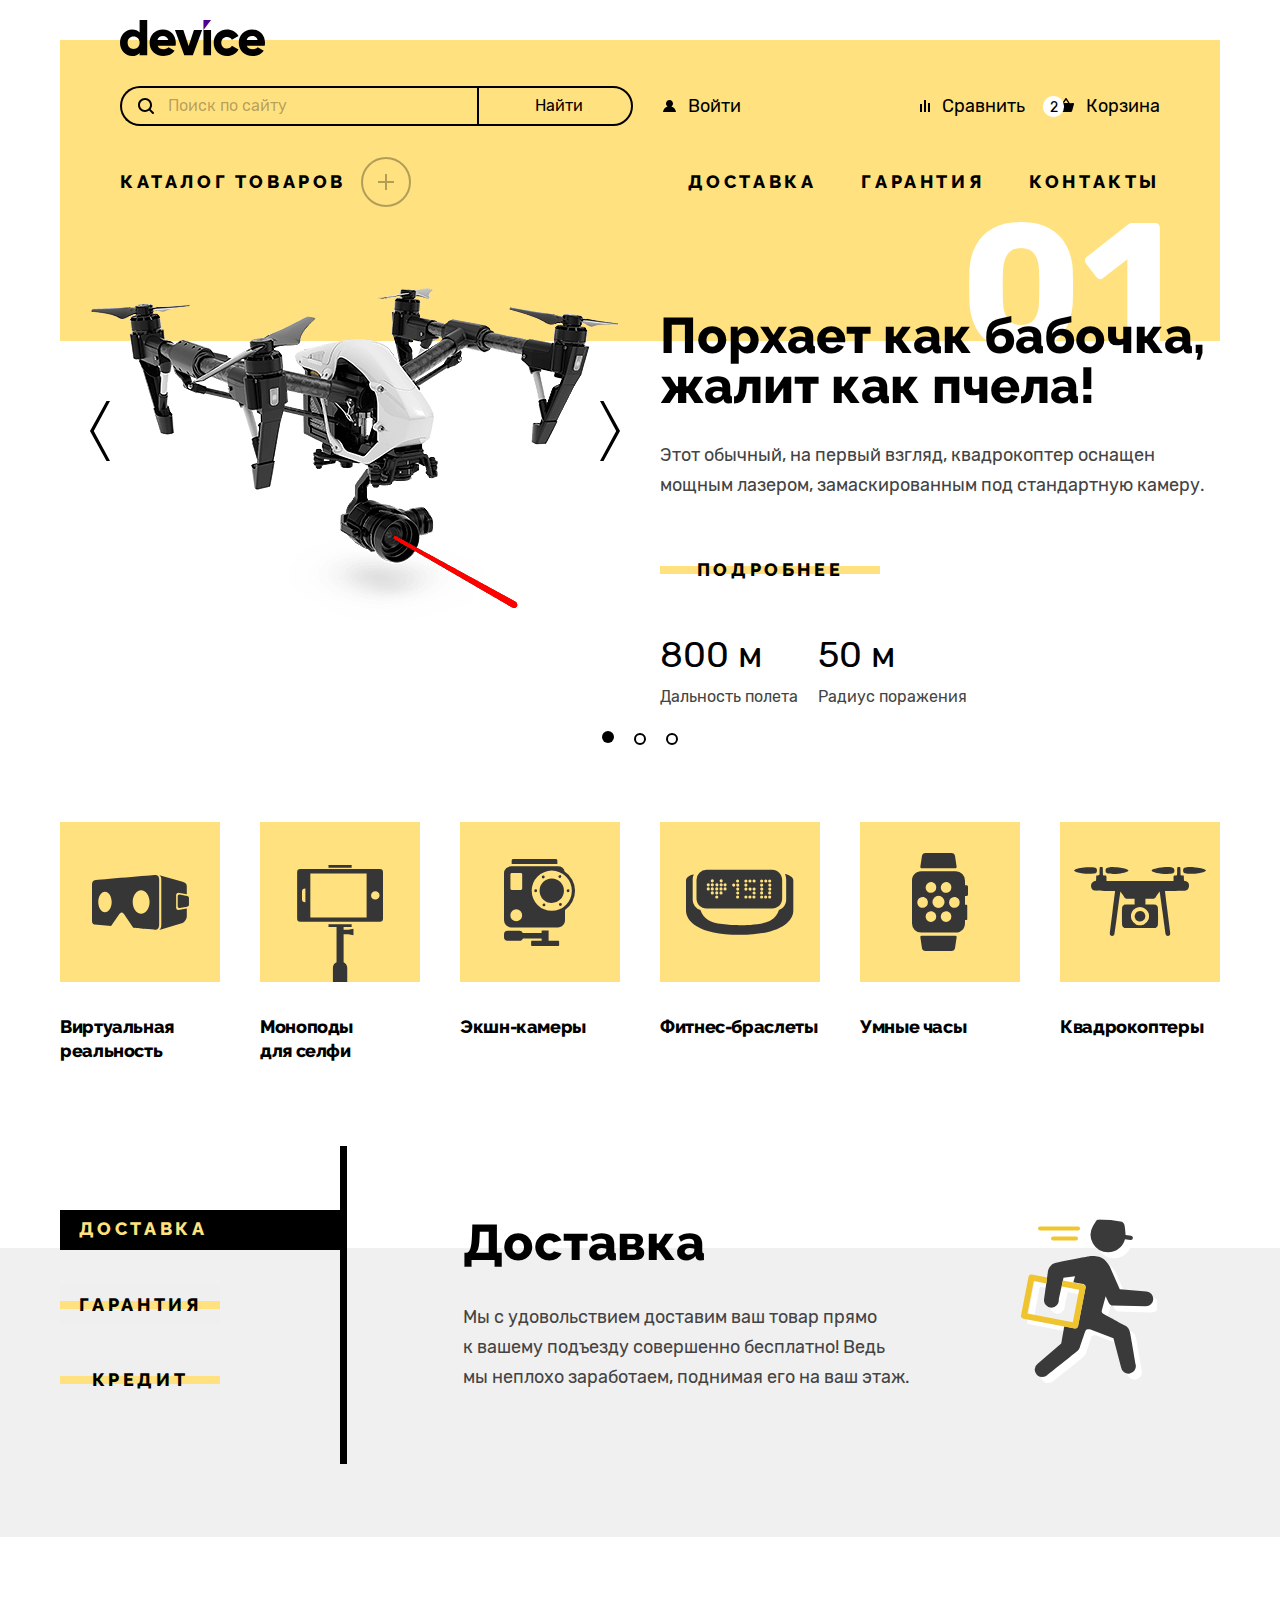
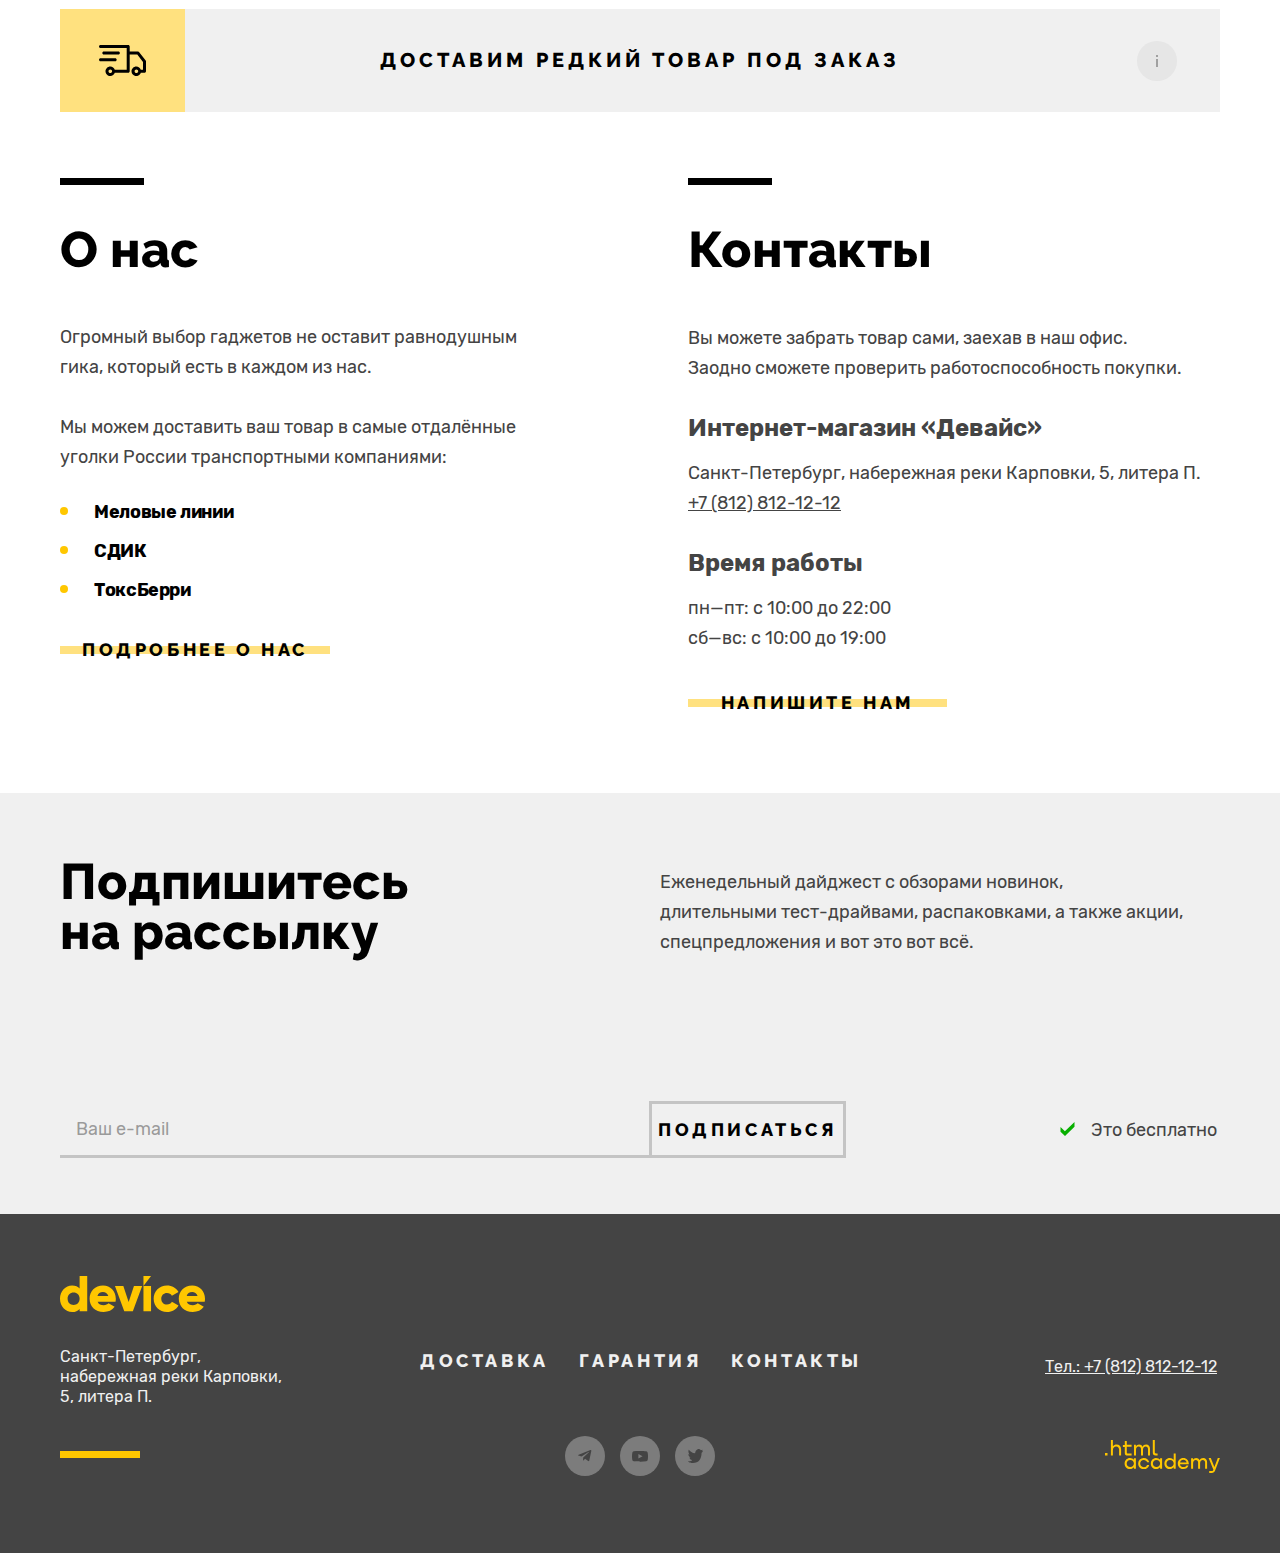
==== commit c869977d: "Merge pull request #10 from TamaraGeddert/master" ====
--- a/index.html
+++ b/index.html
@@ -54,9 +54,10 @@
           <ul class="navigation-list">
             <li class="navigation-list-item item-left">
               <a class="navigation-list-link" href="catalog.html">Каталог товаров
-                <svg class="catalog-list-icon" xmlns="http://www.w3.org/2000/svg" width="16" height="16"
-                  viewBox="0 0 16 16" fill="currentColor">
-                  <path d="M16 7H9V0H7v7H0v2h7v7h2V9h7V7Z" /></svg>
+                <span class="navigation-list-link-catalog"><svg class="catalog-list-icon"
+                  xmlns="http://www.w3.org/2000/svg" width="16" height="16" viewBox="0 0 16 16"
+                  fill="currentColor">
+                  <path d="M16 7H9V0H7v7H0v2h7v7h2V9h7V7Z" /></svg></span>
               </a>
             </li>
             <li class="navigation-list-item">
@@ -305,7 +306,7 @@
       </div>
       <form class="subscription-form" action="https://echo.htmlacademy.ru/" method="post">
         <div class="subscription-container">
-          <label class="subscription-title title for="subscription-fild">Подпишитесь
+          <label class="subscription-title title for=" subscription-fild">Подпишитесь
             на рассылку</label>
           <p class="subscription-top-text">Еженедельный дайджест с обзорами новинок, <br>
             длительными тест-драйвами, распаковками, а также акции, спецпредложения и вот это вот всё.</p>
@@ -384,10 +385,11 @@
             </address>
 
             <a class="htmlacademy-link" href="https://htmlacademy.ru/">
-              <svg class="htmlacademy-link-icon" aria-hidden="true" focusable="false" xmlns="http://www.w3.org/2000/svg" width="115" height="33" viewBox="0 0 115 33" fill="currentColor">
+              <svg class="htmlacademy-link-icon" aria-hidden="true" focusable="false" xmlns="http://www.w3.org/2000/svg"
+                width="115" height="33" viewBox="0 0 115 33" fill="currentColor">
                 <path
                   d="M0 12.9v2.6h2.5v-2.6H0ZM11.6 4.5c-1.6 0-2.8.7-3.6 1.7h-.1V0h-2v15.5h2v-5.3c0-2.1 1.3-3.6 3.3-3.6 1.8 0 2.9 1.4 2.9 3.2v5.7h2V9.4c.1-3-1.8-4.9-4.5-4.9ZM26.6 4.8h-4.8V1.1h-2v3.8h-1.9v2h1.9v6c0 1.7 1 2.7 2.7 2.7h4.1v-2h-3.7c-.7 0-1.1-.4-1.1-1.1V6.8h4.8v-2ZM41.1 4.6c-1.6 0-2.9.8-3.5 2.1h-.1c-.6-1.2-1.8-2.1-3.4-2.1-1.4 0-2.5.8-3.1 1.8h-.1V4.8H29v10.6h2V10c0-2 1-3.5 2.6-3.5 1.5 0 2.4 1 2.4 2.6v6.3h2V9.8c0-2.4 1.4-3.3 2.6-3.3 1.5 0 2.4 1 2.4 2.6v6.3h2V8.9c.1-2.5-1.4-4.3-3.9-4.3ZM47.8 12.7c0 1.7 1 2.7 2.8 2.7h2v-2h-1.7c-.7 0-1.1-.4-1.1-1.1V0h-2v12.7ZM28.9 19.7c-.9-1.1-2.2-1.8-3.9-1.8-3.1 0-5.4 2.3-5.4 5.6s2.3 5.6 5.4 5.6c1.8 0 3-.8 3.8-1.9h.1v1.6h2V18.2h-2v1.5Zm-3.6 7.4c-2.2 0-3.6-1.6-3.6-3.6s1.4-3.6 3.6-3.6 3.6 1.6 3.6 3.6c0 1.9-1.4 3.6-3.6 3.6ZM44.2 22c-.5-2.4-2.6-4.1-5.4-4.1a5.4 5.4 0 0 0-5.6 5.6c0 3.1 2.2 5.6 5.6 5.6 2.8 0 4.9-1.8 5.4-4.2h-2.1a3.4 3.4 0 0 1-3.3 2.3c-2.2 0-3.6-1.6-3.6-3.6s1.4-3.6 3.6-3.6c1.6 0 2.8 1 3.3 2.2h2.1V22ZM55.1 19.7c-.9-1.1-2.2-1.8-3.9-1.8-3.1 0-5.4 2.3-5.4 5.6s2.3 5.6 5.4 5.6c1.8 0 3-.8 3.8-1.9h.1v1.6h2V18.2h-2v1.5Zm-3.6 7.4c-2.2 0-3.6-1.6-3.6-3.6s1.4-3.6 3.6-3.6 3.6 1.6 3.6 3.6c0 1.9-1.5 3.6-3.6 3.6ZM68.7 19.8c-.9-1.1-2.2-1.9-3.9-1.9-3.1 0-5.4 2.3-5.4 5.6s2.2 5.6 5.4 5.6c1.7 0 3-.8 3.8-1.8h.1v1.5h2V13.4h-2v6.4Zm-3.6 7.3c-2.2 0-3.6-1.6-3.6-3.6s1.4-3.6 3.6-3.6 3.6 1.6 3.6 3.6c-.1 2-1.5 3.6-3.6 3.6ZM78.3 17.9c-3.3 0-5.5 2.5-5.5 5.6 0 3 2.1 5.6 5.5 5.6 2.5 0 4.5-1.3 5.2-3.6h-2.1c-.5 1-1.6 1.6-3 1.6-1.9 0-3.3-1.3-3.4-2.9h8.8c.2-3.6-2-6.3-5.5-6.3Zm0 1.9c1.7 0 3 1 3.3 2.6h-6.5c.3-1.5 1.5-2.6 3.2-2.6ZM98.2 17.9c-1.6 0-2.9.8-3.6 2h-.1c-.6-1.2-1.8-2-3.4-2-1.4 0-2.5.7-3.1 1.8v-1.5h-1.9v10.6h2v-5.4c0-2 1-3.4 2.6-3.5 1.5 0 2.4 1 2.4 2.6v6.3h2v-5.6c0-2.4 1.4-3.3 2.6-3.3 1.5 0 2.4 1 2.4 2.6v6.3h2v-6.5c.1-2.6-1.4-4.4-3.9-4.4ZM109.4 27l-3.6-8.9h-2.2l4.8 11.6c-.3.9-.7 1.2-1.7 1.2h-2.5v2h2.5c1.8 0 2.8-.8 3.5-2.6l4.7-12.2h-2.1l-3.4 8.9Z" />
-                </svg>
+              </svg>
               <span class="visually-hidden">Ссылка на html-academy</span>
             </a>
           </div>
--- a/styles/styles.css
+++ b/styles/styles.css
@@ -256,6 +256,7 @@
 
   .search-form-button:focus-visible {
     outline: 2px solid #AF4FFF;
+
   }
 }
 
@@ -370,6 +371,7 @@
   background-color: inherit;
   text-decoration: none;
   text-transform: uppercase;
+  position: relative;
 }
 
 .navigation-list-link:hover {
@@ -393,6 +395,33 @@
   .navigation-list-link:focus-visible {
     outline: 2px solid #AF4FFF;
   }
+}
+
+.navigation-list-link-catalog {
+  position: relative;
+}
+
+.navigation-list-link-catalog {
+  display: block;
+  position: absolute;
+  width: 46px;
+  height: 46px;
+  top: 0;
+  bottom: 0;
+  right: -65px;
+  margin: auto;
+  border-radius: 50%;
+  border: 2px solid rgba(0, 0, 0, 0.3);
+}
+
+.catalog-list-icon {
+  fill: rgba(0, 0, 0, 0.3);
+  position: absolute;
+  top: 0;
+  bottom: 0;
+  left: 0;
+  right: 0;
+  margin: auto;
 }
 
 .item-left {
@@ -434,7 +463,7 @@
 .slider-button-wrapper {
   position: absolute;
   left: 30px;
-  bottom: 289px;;
+  top: 211px;;
   display: flex;
   justify-content: space-between;
   width: 530px;
@@ -522,10 +551,6 @@
 }
 
 
-
-
-
-
 .product-features-table {
   display: grid;
   grid-template-columns: auto auto;
@@ -804,15 +829,14 @@
 
 .services-description-list {
   margin: 0;
-  margin-top:auto;
-  margin-bottom:auto;
+  margin-top:90px;
   padding: 0;
   width: 694px;
   box-sizing: border-box;
   background-image: url("../images/servises-description-item/delivery.svg");
   background-repeat: no-repeat;
   background-size: 136px 167px;
-  background-position: center right;
+  background-position: 100% 0;
 }
 
 .services-description-title {
@@ -1100,11 +1124,11 @@
 
  .subscription-input:focus {
   background-color: #DCDCDC;
-  border: none;
+  outline: none;
  }
 
  .subscription-input:focus {
-  outline: none;
+  background-color: #DCDCDC;
 }
 
 @supports selector(:focus-visible) {
@@ -1114,6 +1138,7 @@
   }
 
   .subscription-input:focus-visible {
+    background-color: #DCDCDC;
     outline: none;
   }
 }
@@ -1571,6 +1596,8 @@
   box-sizing: border-box;
 }
 
+
+
 .catalog-adjustment-heading {
   font-family: "Raleway", sans-serif;
   font-weight: 800;
@@ -1579,14 +1606,233 @@
   letter-spacing: 0.2em;
   text-transform: uppercase;
   color: #000000;
+  margin: 0;
+}
+
+.filter-heading{
+  margin-top: 25px;
+  margin-bottom: 120px;
+}
+
+.catalog-filter-group {
+  margin: 0;
+  padding: 0;
+  border: none;
+  display: flex;
+  flex-direction: column;
+  position: relative;
+}
+
+.range-group {
+  margin-bottom: 83px;
+}
+
+.filter-group-color {
+  margin-bottom: 65px;
+}
+
+.filter-group-bluetooth {
+  margin-bottom: 35px;
 }
 
 .catalog-filter-title {
+  margin-top: 10px;
   font-size: 18px;
   line-height: 20px;
   font-weight: 700;
   letter-spacing: -0.02em;
   color: #000000;
+  position: absolute;
+  top:-45px;
+}
+
+.control-input[type="checkbox"]:checked + .control-mark::before,
+.control-input[type="checkbox"]:checked + .control-mark::after {
+  position: absolute;
+  top: 0;
+  bottom: 0;
+  left: 5px;
+  right: 0;
+  margin: auto;
+  content: url("../images/sort-tick.svg");
+}
+
+.control-mark-bluetooth {
+  position: absolute;
+  top: 0;
+  bottom: -2px;
+  left: -4px;
+  margin: auto;
+  width: 20px;
+  height: 20px;
+  border-radius: 50%;
+  border: 2px solid #CCCCCC;
+}
+
+.control-input[type="radio"]:checked + .control-mark-bluetooth::before,
+.control-input[type="radio"]:checked + .control-mark-bluetooth::after {
+  position: absolute;
+  top: 0;
+  bottom: 0;
+  right: 0;
+  left: 0;
+  margin: auto;
+  width: 8px;
+  height: 8px;
+  content: "";
+  background-color: #000000;
+  border-radius: 50%;
+}
+
+.control:hover {
+  opacity: 0.6;
+}
+
+.control:active {
+  opacity: 0.3;
+}
+
+.control:focus {
+  outline: 2px solid #AF4FFF;
+}
+
+@supports selector(:focus-visible) {
+
+  .control:focus {
+    outline: none;
+  }
+
+  .control:focus-visible {
+    outline: 2px solid #AF4FFF;
+  }
+}
+
+.control:disabled {
+  opacity: 0.1;
+}
+
+.price-title {
+  margin: 0;
+}
+
+.range-scale {
+  position: relative;
+  height: 2px;
+  margin-bottom: 5px;
+  background-color: #DCDCDC;
+}
+
+.range-bar {
+  position: absolute;
+  height: 2px;
+  background-color: #000000;
+}
+
+.range-toggle {
+  position: absolute;
+  width: 18px;
+  height: 18px;
+  background: #EBEBEB;
+  border: 2px solid #000000;
+  border-radius: 50%;
+  cursor: pointer;
+}
+
+.range-toggle:hover {
+  border: 2px solid rgba(0, 0, 0, 0.3);
+}
+
+.range-toggle:active {
+  border: 2px solid #000000;
+  background: #000000;
+}
+
+.range-toggle:focus {
+  outline: 2px solid #AF4FFF;
+}
+
+@supports selector(:focus-visible) {
+
+  .range-toggle:focus {
+    outline: none;
+  }
+
+  .range-toggle:focus-visible {
+    outline: 2px solid #AF4FFF;
+  }
+}
+
+.toggle-min {
+  top: -8px;
+  left: -8px;
+}
+
+.toggle-max {
+  top: -8px;
+  right: -8px;
+}
+
+.range-wrapper-inputs {
+  display: flex;
+  margin-left: -15px;
+  padding-right: 48px;
+  justify-content: space-between;
+  align-items:center;
+}
+
+.catalog-filter-label {
+  display: flex;
+  margin-right: 5px;
+}
+
+.range-input {
+  width: 15px;
+  padding: 0 0;
+  font-family: 'Rubik', sans-serif;
+  font-size: 14px;
+  line-height: 20px;
+  text-align: center;
+  background-color: transparent;
+  border: none;
+  appearance: textfield;
+  color: rgba(0, 0, 0, 0.3);
+}
+
+.catalog-filter-label {
+  color: rgba(0, 0, 0, 0.3);
+}
+
+.range-input::-webkit-outer-spin-button,
+.range-input::-webkit-inner-spin-button {
+  appearance: none;
+  margin: 0;
+}
+
+.control {
+  color: #000000;
+  line-height: 20px;
+  padding-left: 36px;
+  position: relative;
+}
+
+.control-color {
+  margin-bottom: 17px;
+}
+
+.control-mark {
+  position: absolute;
+  top: 0;
+  bottom: -2px;
+  left: -4px;
+  margin: auto;
+  width: 20px;
+  height: 20px;
+  border: 2px solid #CCCCCC;
+  border-radius: 3px;
+}
+
+.control-bluetooth {
+  margin-bottom: 20px;
 }
 
 .filter-button {
@@ -1595,6 +1841,46 @@
 
 .catalog-right-column {
   width: 840px;
+}
+
+.select-control {
+  width: 141px;
+  background-color: #F0F0F0;
+  border: none;
+  padding-right: 30px;
+  background-image: url(../images/select-arrow.svg);
+  background-repeat: no-repeat;
+  background-position: right;
+  appearance: none;
+}
+
+.select-control:hover {
+  opacity: 0.6;
+}
+
+.select-control:active {
+  opacity: 0.3;
+}
+
+.select-control:focus {
+  outline: 2px solid #AF4FFF;
+  opacity: 1;
+}
+
+@supports selector(:focus-visible) {
+
+  .select-control:focus {
+    outline: none;
+  }
+
+  .select-control:focus-visible {
+    outline: 2px solid #AF4FFF;
+    opacity: 1;
+  }
+}
+
+.select-control:disabled {
+  opacity: 0.1;
 }
 
 .sort-order-container {
@@ -1662,9 +1948,7 @@
   background-color: #FFFFFF;
 }
 
-.control {
-  color: #000000;
-}
+
 
 .select-control {
   font-family: "Rubik", sans-serif;
@@ -1687,32 +1971,45 @@
   margin-bottom: 44px;
   padding: 0;
   list-style-type: none;
-
 }
 
 .product-card {
-  display: grid;
-  grid-template-columns: auto auto;
-  grid-template-rows: min-content auto;
-  row-gap: 32px;
-  position: relative;
-}
-
+  display: flex;
+  flex-direction: column;
+}
+
+.product-card-link {
+  display: block;
+  color: #000000;
+  text-decoration: none;
+}
 
 .product-card-image {
   display: block;
+  margin-bottom: 32px;
+}
+
+.product-title-wrapper {
+  display: flex;
+  justify-content: space-between;
+}
+
+
+
+
+
+.product-card-image-link {
+ /*  display: block;
   object-fit: contain;
-}
-
-.product-card-image-link {
   grid-column: 1/ -1;
-  position: relative;
-}
+  position: relative; */
+}
+
 
 .product-card-title-link {
-  grid-column: 1/ 2;
+  /* grid-column: 1/ 2;
   text-decoration: none;
-  color: #000000;
+  color: #000000; */
 }
 
 .product-card-title {
@@ -1731,29 +2028,6 @@
   text-align: right;
   color: #444444;
 }
-
-/* .product-description-link-wrapper {
-  display: none;
-  position: absolute;
-  z-index: 1;
-  width: 360px;
-  height: 380px;
-  background-color:  rgba(240, 240, 240, 0.8);
-}
-
-.product-description-link {
-  display: block;
-  position: relative;
-  width: 220px;
-  top: 175px;
-  left: 75px;
-  background-image: url(../images/yellow-block.svg);
-  background-repeat: repeat-x;
-  background-position: center;
-  margin: 0;
-} */
-
-
 
 
 .show-more {
@@ -1893,7 +2167,7 @@
 
 
 .footer-logo-link:hover svg {
-  opacity: 0.8;
+  opacity: 0.6;
 }
 
 .footer-logo-link:active svg {
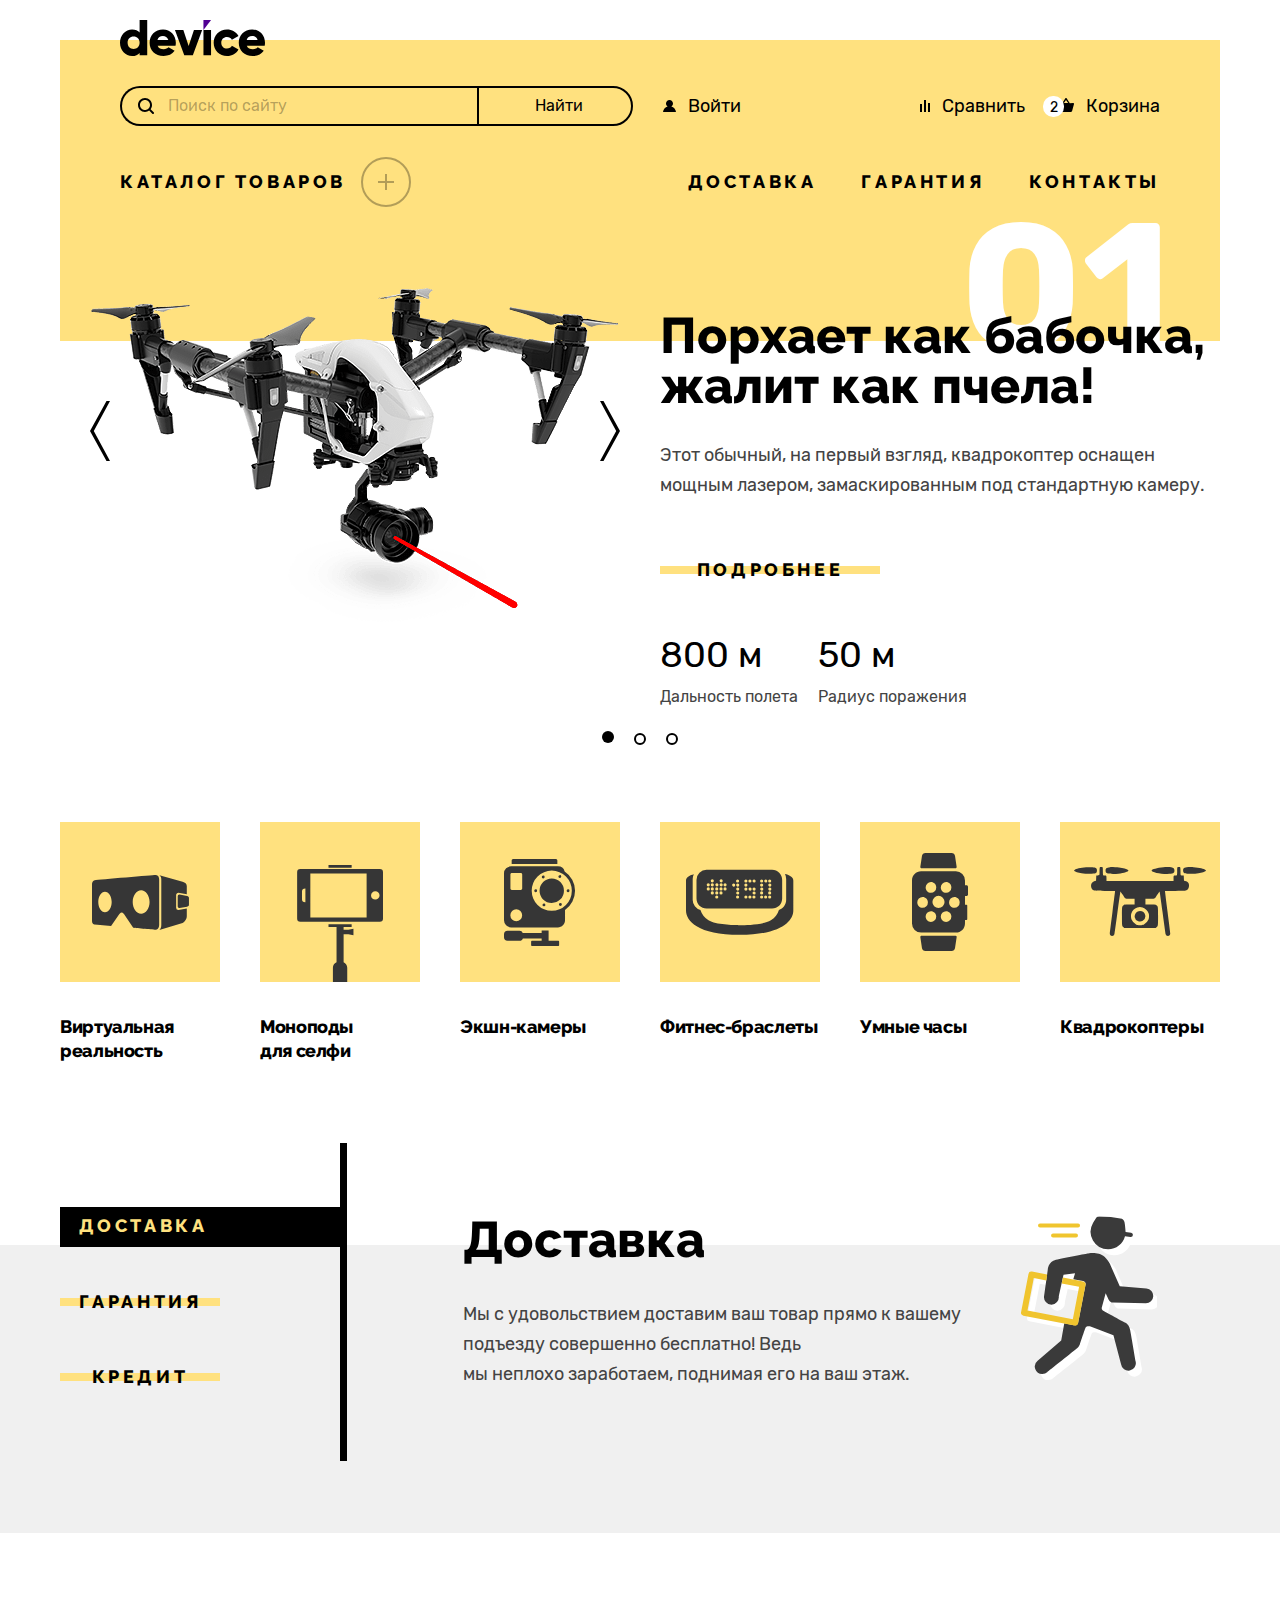
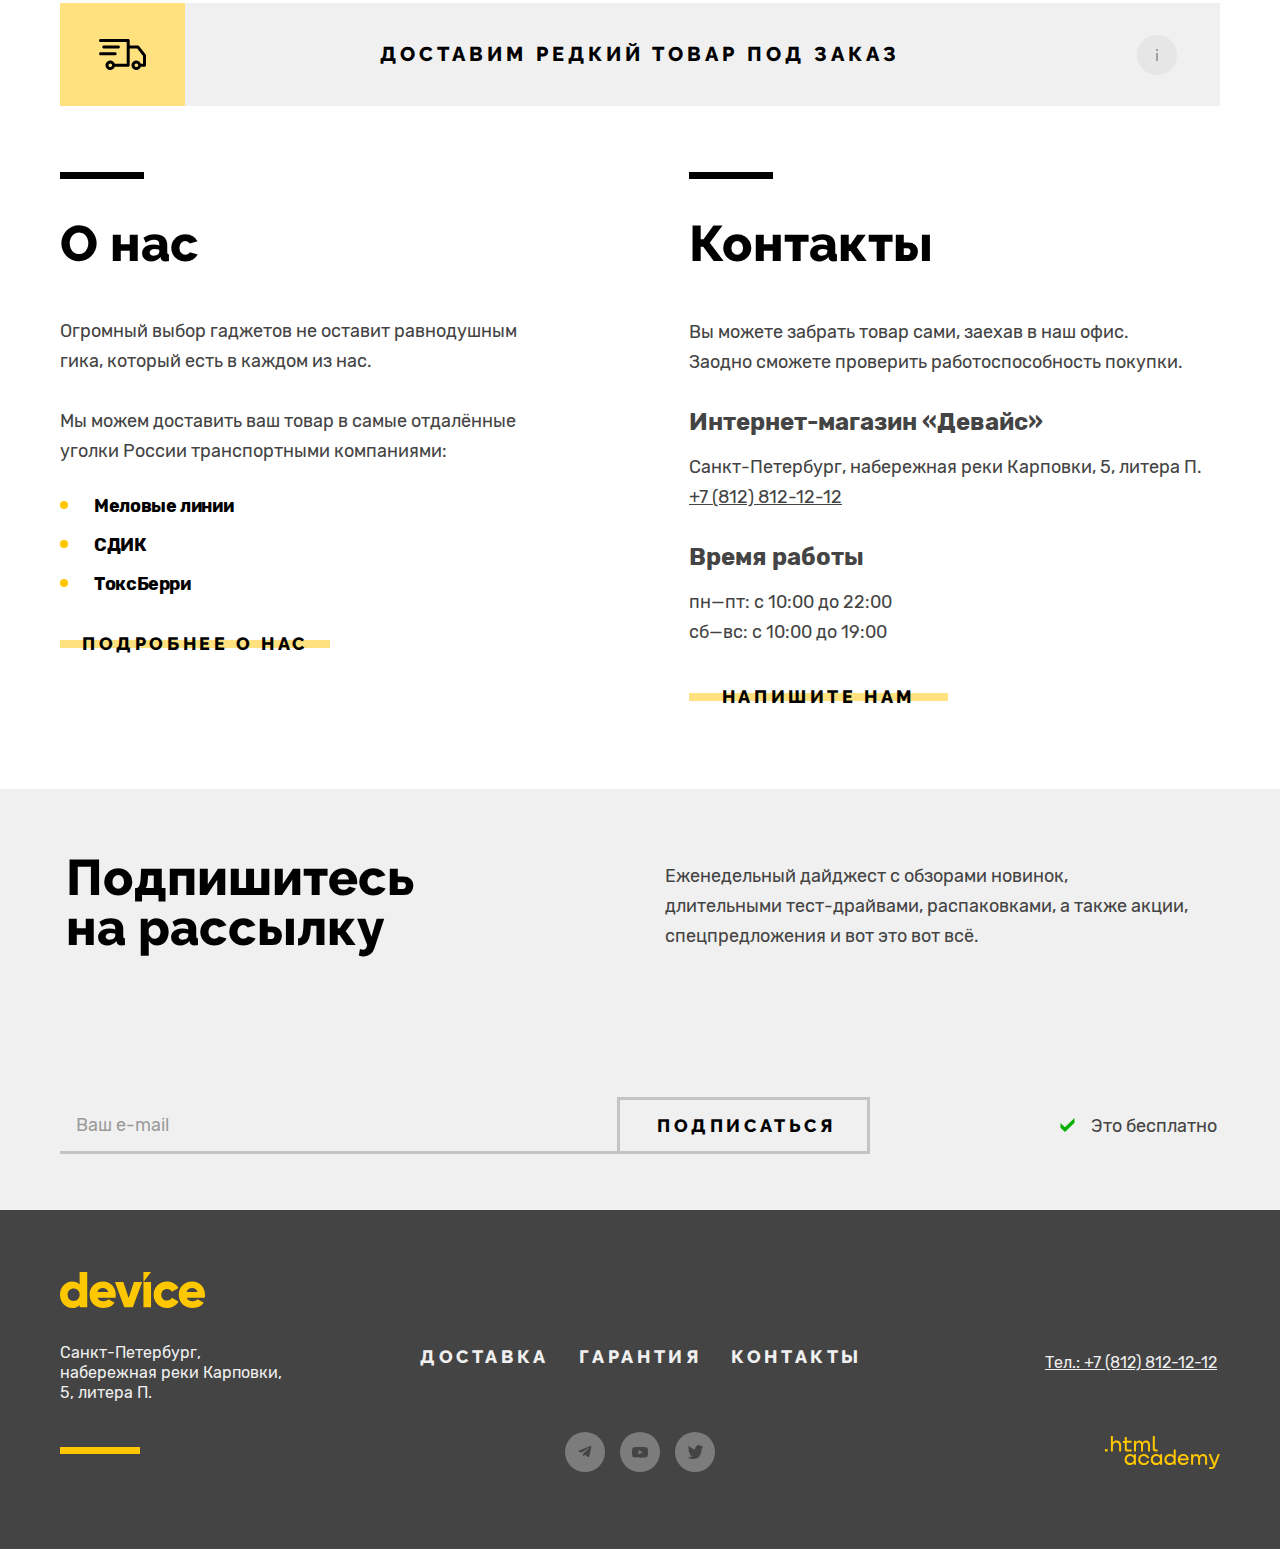
==== commit 0533a04b: "Merge pull request #12 from TamaraGeddert/master" ====
--- a/index.html
+++ b/index.html
@@ -1,13 +1,10 @@
 <!DOCTYPE html>
 <html lang="ru">
-
   <head>
     <meta charset="utf-8">
     <title>HTML Academy: Девайс</title>
-
     <link rel="stylesheet" href="styles/styles.css">
   </head>
-
   <body>
     <header class="page-header">
       <div class="header-container">
@@ -19,7 +16,6 @@
             <button class="search-form-button" type="submit">Найти</button>
           </form>
           <nav class="navigation">
-
             <ul class="navigation-user">
               <li class="navigation-user-item position-left">
                 <a class="navigation-user-link " href="#">
@@ -33,12 +29,11 @@
               <li class="navigation-user-item compare-button">
                 <a class="navigation-user-link" href="#">
                   <svg class="navigation-icon" aria-hidden="true" focusable="false" xmlns="http://www.w3.org/2000/svg"
-                    aria-hidden="true" focusable="false" width="10" height="12" viewBox="0 0 10 12" fill="currentColor">
+                    width="10" height="12" viewBox="0 0 10 12" fill="currentColor">
                     <path d="M6 0H4v12h2V0ZM2 4H0v8h2V4ZM10 3H8v9h2V3Z" /></svg>
                   Сравнить</a>
               </li>
               <li class="navigation-user-item basket-item">
-
                 <a class="navigation-user-link basket-link" href="#"><span class="basket-counter">2</span>
                   <svg class="navigation-icon" aria-hidden="true" focusable="false" xmlns="http://www.w3.org/2000/svg"
                     width="16" height="14" viewBox="0 0 16 14" fill="currentColor">
@@ -46,6 +41,38 @@
                       d="m15.3 5-3.5.2L8.6.3C8.5.1 8.2 0 8 0c-.2 0-.5.1-.6.3L4.2 5.2H.7c-.4 0-.7.3-.7.7v.2l1.9 6.8c.2.7.7 1.1 1.4 1.1h9.4c.7 0 1.2-.4 1.4-1.1L16 6v-.2c0-.4-.3-.8-.7-.8ZM8 1.9l2.2 3.2H5.9L8 1.9Z" />
                   </svg>
                   Корзина</a>
+                <div class="popover popover-cart popover-open">
+                  <div class="popover-content">
+                    <ul class="basket-products-list">
+                      <li class="basket-products-item">
+                        <a href="#" class="basket-product-link">
+                          <div class="basket-product-wrapper">
+                            <img class="basket-product-img" src="images/basket/basket-image-1.jpg" width="39"
+                              height="43" alt="Уменьшенная копия фотографии любительской селфи-палки.">
+                            <h3 class="basket-product-title">Любительская <br> селфи-палка</h3>
+                          </div>
+                        </a>
+                      </li>
+                      <li class="basket-products-item">
+                        <a href="#" class="basket-product-link">
+                          <div class="basket-product-wrapper">
+                            <img class="basket-product-img" src="images/basket/basket-image-2.jpg" width="39"
+                              height="43" alt="Уменьшенная копия фотографии профессиональной селфи-палки.">
+                            <h3 class="basket-product-title">Профессиональная <br>
+                              селфи-палка</h3>
+                          </div>
+                        </a>
+                      </li>
+                    </ul>
+                    <dl class="basket-prise-counter">
+                      <dt class="basket-prise-item">Товаров:</dt>
+                      <dd class="basket-prise-description">2</dd>
+                      <dt class="basket-prise-item price">Сумма:</dt>
+                      <dd class="basket-prise-description">2000 ₽</dd>
+                    </dl>
+                    <a class="basket-popover-link" href="#">Открыть корзину</a>
+                  </div>
+                </div>
               </li>
             </ul>
           </nav>
@@ -54,11 +81,20 @@
           <ul class="navigation-list">
             <li class="navigation-list-item item-left">
               <a class="navigation-list-link" href="catalog.html">Каталог товаров
-                <span class="navigation-list-link-catalog"><svg class="catalog-list-icon"
-                  xmlns="http://www.w3.org/2000/svg" width="16" height="16" viewBox="0 0 16 16"
-                  fill="currentColor">
-                  <path d="M16 7H9V0H7v7H0v2h7v7h2V9h7V7Z" /></svg></span>
+                <span class="catalog-icon-wrapper"><svg class="catalog-list-icon" aria-hidden="true" focusable="false"
+                    xmlns="http://www.w3.org/2000/svg" width="16" height="16" viewBox="0 0 16 16" fill="currentColor">
+                    <path d="M16 7H9V0H7v7H0v2h7v7h2V9h7V7Z" /></svg></span>
               </a>
+              <ul class="header-subcatalog">
+                <li class="subcatalog-item"><a href="#" class="subcatalog-link">Виртуальная реальность</a>
+                </li>
+                <li class="subcatalog-item"><a href="#" class="subcatalog-link">Фитнес-браслеты</a></li>
+                <li class="subcatalog-item"><a href="#" class="subcatalog-link">Квадрокоптеры</a></li>
+                <li class="subcatalog-item"><a href="#" class="subcatalog-link">Моноподы для cелфи</a></li>
+                <li class="subcatalog-item"><a href="#" class="subcatalog-link">Умные часы</a></li>
+                <li class="subcatalog-item subcatalog-item-position"><a href="#" class="subcatalog-link">Экшн-камеры</a>
+                </li>
+              </ul>
             </li>
             <li class="navigation-list-item">
               <a class="navigation-list-link" href="#">Доставка</a>
@@ -75,10 +111,10 @@
     </header>
     <main class="main-container main-index">
       <div class="page-container">
-        <div class="slider-container">
-          <h1 class="visually-hidden">Интренет-магазин "Девайс"</h1>
-          <section class="main-page-promo-slider">
-            <h2 class="visually-hidden">Товары месяца</h2>
+        <h1 class="visually-hidden">Интренет-магазин "Девайс"</h1>
+        <section class="main-page-promo-slider">
+          <h2 class="visually-hidden">Товары месяца</h2>
+          <div class="slider-container">
             <div class="slider-image-container">
               <img class="slider-image" src="images/sliger-image/slider-1.png" width="560" height="560"
                 alt="Квадракоптер.">
@@ -102,32 +138,130 @@
 
                 <dl class="product-features-table">
 
-                  <dt class="product-features-name left-column">Дальность полета</dt>
-                  <dd class="product-features-description left-column-price"><b>800 м</b></dd>
-                  <dt class="product-features-name right-column">Радиус поражения</dt>
-                  <dd class="product-features-description right-column-price"><b>50 м</b></dd>
-                  </dt>
+                  <dt class="product-features-name features-name-column">Дальность полета</dt>
+                  <dd class="product-features-description left-column"><b>800 м</b></dd>
+                  <dt class="product-features-name features-name-column-second">Радиус поражения</dt>
+                  <dd class="product-features-description second-column"><b>50 м</b></dd>
                 </dl>
               </div>
             </div>
             <ol class="slider-pagination">
               <li class="slider-pagination-item">
-                <button class="slider-pagination-button slider-button-current">
+                <button class="slider-pagination-button slider-button-current" type="button">
                   <span class="visually-hidden">1 фото</span>
                 </button>
               </li>
               <li class="slider-pagination-item">
-                <button class="slider-pagination-button">
+                <button class="slider-pagination-button" type="button">
                   <span class="visually-hidden">2 фото</span>
                 </button>
               </li>
               <li class="slider-pagination-item">
-                <button class="slider-pagination-button">
+                <button class="slider-pagination-button" type="button">
                   <span class="visually-hidden">3 фото</span>
                 </button>
               </li>
             </ol>
-        </div>
+          </div>
+          <div class="slider-container second-slider">
+            <div class="slider-image-container">
+              <img class="slider-image" src="images/sliger-image/slider-2.png" width="560" height="560"
+                alt="Фитнес-браслет.">
+              <div class="slider-button-wrapper">
+                <button class="slider-button slider-button-prev" type="button">
+                  <span class="visually-hidden">Предыдущее фото</span>
+                </button>
+                <button class="slider-button slider-button-next" type="button">
+                  <span class="visually-hidden">Следующее фото</span>
+                </button>
+              </div>
+            </div>
+            <div class="slider-img-text">
+              <span class="slider-number-decoration">02</span>
+              <div class="promo-text-wrapper">
+                <p class="slider-promo-title title">Худеем правильно!</p>
+                <p class="slider-promo-description">Мотивирующие фитнес-браслеты помогут найти в себе силы не пропускать
+                  занятия и соблюдать диету.
+                </p>
+                <a class="slider-promo-link button button-yellow" href="catalog.html">Подробнее</a>
+
+                <dl class="product-features-table">
+
+                  <dt class="product-features-name features-name-column">Без подзарядки</dt>
+                  <dd class="product-features-description left-column"><b>48 часов</b></dd>
+                </dl>
+              </div>
+            </div>
+            <ol class="slider-pagination">
+              <li class="slider-pagination-item">
+                <button class="slider-pagination-button" type="button">
+                  <span class="visually-hidden">1 фото</span>
+                </button>
+              </li>
+              <li class="slider-pagination-item">
+                <button class="slider-pagination-button slider-button-current" type="button">
+                  <span class="visually-hidden">2 фото</span>
+                </button>
+              </li>
+              <li class="slider-pagination-item">
+                <button class="slider-pagination-button" type="button">
+                  <span class="visually-hidden">3 фото</span>
+                </button>
+              </li>
+            </ol>
+          </div>
+          <div class="slider-container third-slider">
+            <div class="slider-image-container">
+              <img class="slider-image" src="images/sliger-image/slider-3.png" width="560" height="560"
+                alt="Селфи-палка.">
+              <div class="slider-button-wrapper">
+                <button class="slider-button slider-button-prev" type="button">
+                  <span class="visually-hidden">Предыдущее фото</span>
+                </button>
+                <button class="slider-button slider-button-next" type="button">
+                  <span class="visually-hidden">Следующее фото</span>
+                </button>
+              </div>
+            </div>
+            <div class="slider-img-text">
+              <span class="slider-number-decoration">03</span>
+              <div class="promo-text-wrapper">
+                <p class="slider-promo-title title">Делай селфи,
+                  как Бен Стиллер! </p>
+                <p class="slider-promo-description">Самая длинная палка для селфи доступна в нашем магазине. Восемь
+                  (Восемь, Карл!) метров длиной и весом всего 5 кг.
+                </p>
+                <a class="slider-promo-link button button-yellow" href="catalog.html">Подробнее</a>
+
+                <dl class="product-features-table">
+
+                  <dt class="product-features-name features-name-column">Длина палки</dt>
+                  <dd class="product-features-description left-column"><b>8,5 м</b></dd>
+                  <dt class="product-features-name features-name-column-second">Вес палки</dt>
+                  <dd class="product-features-description second-column"><b>5 кг</b></dd>
+                  <dt class="product-features-name features-name-column-third">Материал</dt>
+                  <dd class="product-features-description third-column"><b>Карбон</b></dd>
+                </dl>
+              </div>
+            </div>
+            <ol class="slider-pagination">
+              <li class="slider-pagination-item">
+                <button class="slider-pagination-button" type="button">
+                  <span class="visually-hidden">1 фото</span>
+                </button>
+              </li>
+              <li class="slider-pagination-item">
+                <button class="slider-pagination-button" type="button">
+                  <span class="visually-hidden">2 фото</span>
+                </button>
+              </li>
+              <li class="slider-pagination-item">
+                <button class="slider-pagination-button slider-button-current" type="button">
+                  <span class="visually-hidden">3 фото</span>
+                </button>
+              </li>
+            </ol>
+          </div>
         </section>
         <section class="main-page-popular-categories">
           <h2 class="visually-hidden">Популярные категории товаров</h2>
@@ -225,18 +359,49 @@
         <h2 class="visually-hidden">Услуги</h2>
         <div class="servises-container">
           <ol class="services-buttons-wrapper">
-            <li class="buttons-wrapper-item"><button
-                class="services-control-button button button-current">Доставка</button></li>
-            <li class="buttons-wrapper-item"><button
-                class="services-control-button button button-yellow">Гарантия</button></li>
-            <li class="buttons-wrapper-item"><button
-                class="services-control-button button button-yellow">Кредит</button></li>
+            <li class="buttons-wrapper-item"><button class="services-control-button button button-current"
+                type="button">Доставка</button></li>
+            <li class="buttons-wrapper-item"><button class="services-control-button button button-yellow"
+                type="button">Гарантия</button></li>
+            <li class="buttons-wrapper-item"><button class="services-control-button button button-yellow"
+                type="button">Кредит</button></li>
           </ol>
           <dl class="services-description-list">
             <dt class="services-description-title title">Доставка</dt>
-            <dd class="services-description">Мы с удовольствием доставим ваш товар прямо <br>
+            <dd class="services-description">Мы с удовольствием доставим ваш товар прямо
               к вашему подъезду совершенно бесплатно! Ведь <br>
               мы неплохо заработаем, поднимая его на ваш этаж.</dd>
+          </dl>
+        </div>
+        <div class="servises-container guarantee-servise">
+          <ol class="services-buttons-wrapper">
+            <li class="buttons-wrapper-item"><button class="services-control-button button button-yellow"
+                type="button">Доставка</button></li>
+            <li class="buttons-wrapper-item"><button class="services-control-button button button-current"
+                type="button">Гарантия</button></li>
+            <li class="buttons-wrapper-item"><button class="services-control-button button button-yellow"
+                type="button">Кредит</button></li>
+          </ol>
+          <dl class="services-description-list guarantee-description">
+            <dt class="services-description-title title">Гарантия</dt>
+            <dd class="services-description">Если из-за возгорания купленного у нас товара у вас
+              сгорит дом — не переживайте, мы выдадим вам новый.
+              Товар, не дом, конечно же.</dd>
+          </dl>
+        </div>
+        <div class="servises-container credit-servise">
+          <ol class="services-buttons-wrapper">
+            <li class="buttons-wrapper-item"><button class="services-control-button button button-yellow"
+                type="button">Доставка</button></li>
+            <li class="buttons-wrapper-item"><button class="services-control-button button button-yellow"
+                type="button">Гарантия</button></li>
+            <li class="buttons-wrapper-item"><button class="services-control-button button button-current"
+                type="button">Кредит</button></li>
+          </ol>
+          <dl class="services-description-list credit-description">
+            <dt class="services-description-title title">Кредит</dt>
+            <dd class="services-description">Залезть в долговую яму стало проще! Кредитные консультанты подберут для вас
+              наиболее выгодные условия кредита. Выгодные для банка, разумеется.</dd>
           </dl>
         </div>
       </section>
@@ -252,7 +417,6 @@
                 <path
                   d="M19.4 9.6c.8 0 1.5-.7 1.5-1.5s-.7-1.5-1.5-1.5H4.8c-.8 0-1.5.7-1.5 1.5S4 9.6 4.8 9.6h14.6ZM17.7 14.7c0-.8-.7-1.5-1.5-1.5H1.5c-.8 0-1.5.7-1.5 1.5s.7 1.5 1.5 1.5h14.7c.8 0 1.5-.7 1.5-1.5Z" />
               </svg>
-
             </div>
             <p class="delivery-text">Доставим редкий товар под заказ</p>
             <div class="i-icon-wrapper">
@@ -306,10 +470,12 @@
       </div>
       <form class="subscription-form" action="https://echo.htmlacademy.ru/" method="post">
         <div class="subscription-container">
-          <label class="subscription-title title for=" subscription-fild">Подпишитесь
-            на рассылку</label>
-          <p class="subscription-top-text">Еженедельный дайджест с обзорами новинок, <br>
-            длительными тест-драйвами, распаковками, а также акции, спецпредложения и вот это вот всё.</p>
+          <div class="subscription-top-container">
+            <label class="subscription-title title" for="subscription-fild">Подпишитесь
+              на рассылку</label>
+            <p class="subscription-top-text">Еженедельный дайджест с обзорами новинок, <br>
+              длительными тест-драйвами, распаковками, а также акции, спецпредложения и вот это вот всё.</p>
+          </div>
           <div class="subscription-bottom-wrapper">
             <input class="subscription-input" type="email" id="subscription-fild" name="email" placeholder="Ваш e-mail">
             <button class="subscription-button button button-grey-border" type="submit">Подписаться</button>
@@ -383,7 +549,6 @@
             <address class="footer-contacts">
               <a class="footer-contacts-phone" href="tel:+78128121212">Тел.: +7 (812) 812-12-12</a>
             </address>
-
             <a class="htmlacademy-link" href="https://htmlacademy.ru/">
               <svg class="htmlacademy-link-icon" aria-hidden="true" focusable="false" xmlns="http://www.w3.org/2000/svg"
                 width="115" height="33" viewBox="0 0 115 33" fill="currentColor">
@@ -394,12 +559,57 @@
             </a>
           </div>
         </div>
-
       </div>
-
     </footer>
 
-
+    <div class="modal-container modal-container-close">
+      <div class="modal modal-delivery">
+        <button class="modal-close-button" type="button">
+          <span class="visually-hidden">Закрыть</span>
+        </button>
+        <section class="modal-content">
+          <h2 class="modal-title">Доставка под заказ</h2>
+          <form class="delivery-form" action="https://echo.htmlacademy.ru/" method="post">
+            <p class="field-group name-user-group">
+              <label class="delivery-form-label" for="name-user">Ваше имя:</label>
+              <input class="delivery-form-field field name-icon" type="text" id="name-user" name="name-user"
+                placeholder="Введите имя">
+              <span class="name-fild-description">Добавьте имя</span>
+            </p>
+            <p class="field-group email-group">
+              <label class="delivery-form-label email-label" for="delivery-email">Ваш e-mail:</label>
+              <input class="delivery-form-field field invalid-email email-icon" type="email" id="delivery-email"
+                name="delivery-email" placeholder="почта">
+                <span class="invalid">Забавный у вас адрес</span>
+            </p>
+            <p class="field-group description-fild-group">
+              <label class="delivery-form-label" for="description-fild">Что нужно привезти:</label>
+              <input class="delivery-form-field field" type="text" id="description-fild" name="description-fild"
+                placeholder="В свободной форме">
+            </p>
+            <p class="field-group products-quantity-group">
+              <label class="delivery-form-label" for="products-quantity">Количество: <svg class="modal-info-icon"
+                  aria-hidden="true" focusable="false" xmlns="http://www.w3.org/2000/svg" width="26" height="26"
+                  fill="none" viewBox="0 0 26 26">
+                  <circle cx="13" cy="13" r="13" fill="#FFE17F" />
+                  <path fill="#000" d="M14 7h-2v2h2V7ZM14 11h-2v8h2v-8Z" /></svg></label>
+              <button class="products-quantity-button less-product" type="button">
+                <svg class="modal-button-icon minus-icon" aria-hidden="true" focusable="false" xmlns="http://www.w3.org/2000/svg"
+                  width="16" height="2"  viewBox="0 0 16 2" fill="currentColor">
+                  <path  d="M16 0H0v2h16V0Z" /></svg>
+                <span class="visually-hidden">Уменьшает количество товара</span></button>
+              <input class="delivery-form-field products-quantity-input" type="number" id="products-quantity" value="1"
+                name="products-quantity">
+              <button class="products-quantity-button more-product" type="button">
+                <svg class="modal-button-icon plus-icon" aria-hidden="true" focusable="false"
+                  xmlns="http://www.w3.org/2000/svg" width="16" height="16" viewBox="0 0 16 16" fill="currentColor">
+                  <path d="M16 7H9V0H7v7H0v2h7v7h2V9h7V7Z" /></svg>
+                <span class="visually-hidden">Увеличивает количество товара</span></button>
+            </p>
+            <button class="send-data button button-yellow">Отправить</button>
+          </form>
+        </section>
+      </div>
+    </div>
   </body>
-
 </html>
--- a/styles/styles.css
+++ b/styles/styles.css
@@ -1,6 +1,6 @@
 @font-face {
 
-  font-family: Rubik;
+  font-family: "Rubik";
   font-style: normal;
   font-weight: 400;
   src: url("../fonts/rubik/rubik-400.woff2") format("woff2");
@@ -10,7 +10,7 @@
 
 @font-face {
 
-  font-family: Rubik;
+  font-family: "Rubik";
   font-style: normal;
   font-weight: 700;
   src: url("../fonts/rubik/rubik-700.woff2") format("woff2");
@@ -20,7 +20,7 @@
 
 @font-face {
 
-  font-family: Raleway;
+  font-family: "Raleway";
   font-style: normal;
   font-weight: 800;
   src: url("../fonts/raleway/raleway-800.woff2") format("woff2");
@@ -58,7 +58,7 @@
 }
 
 .title {
-  font-family: 'Raleway', sans-serif;
+  font-family: "Raleway", sans-serif;
   font-weight: 800;
   font-size: 50px;
   line-height: 50px;
@@ -85,7 +85,7 @@
 
 
 .button-yellow {
-  background-image: url(../images/yellow-block.svg);
+  background-image: url("../images/yellow-block.svg");
   background-repeat: repeat-x;
   background-position: center;
 }
@@ -168,7 +168,7 @@
 }
 
 .search-form-input {
-  font-family: 'Rubik', sans-serif;
+  font-family: "Rubik", sans-serif;
   font-style: normal;
   font-weight: 400;
   font-size: 16px;
@@ -219,7 +219,7 @@
 
 
 .search-form-button {
-  font-family: 'Rubik';
+  font-family: "Rubik", sans-serif;
   font-style: normal;
   font-weight: 400;
   font-size: 16px;
@@ -276,6 +276,7 @@
   background-color: inherit;
   text-decoration: none;
   position: relative;
+  z-index: 1;
 }
 
 .navigation-user-link:hover {
@@ -305,6 +306,7 @@
 .navigation-user-item {
   margin-left: 26px;
   padding: 5px 0;
+  position: relative;
 }
 
 .position-left {
@@ -324,6 +326,7 @@
   padding-left: 15px;
   position: relative;
 }
+
 
 .basket-counter {
   display: block;
@@ -344,6 +347,10 @@
   box-sizing: border-box;
 }
 
+.basket-item:focus-within .popover {
+  display: block;
+}
+
 .navigation-list {
   display: flex;
   list-style-type: none;
@@ -359,6 +366,7 @@
   margin-right: 45px;
   padding-top: 15px;
   padding-bottom: 15px;
+  position: relative;
 }
 
 .navigation-list  li:last-child {
@@ -397,11 +405,10 @@
   }
 }
 
-.navigation-list-link-catalog {
-  position: relative;
-}
-
-.navigation-list-link-catalog {
+
+
+
+.catalog-icon-wrapper {
   display: block;
   position: absolute;
   width: 46px;
@@ -412,7 +419,9 @@
   margin: auto;
   border-radius: 50%;
   border: 2px solid rgba(0, 0, 0, 0.3);
-}
+  z-index: 3;
+}
+
 
 .catalog-list-icon {
   fill: rgba(0, 0, 0, 0.3);
@@ -424,9 +433,58 @@
   margin: auto;
 }
 
+.navigation-list-link:hover span {
+  border: 2px solid rgba(0, 0, 0, 1);
+  fill: #000000;
+}
+
+.navigation-list-link:hover .catalog-icon-wrapper svg {
+  fill: #000000;
+}
+
 .item-left {
   margin-right: auto;
 }
+
+.item-left:focus-within  .header-subcatalog{
+  visibility: visible;
+}
+
+.header-subcatalog{
+  margin: 0;
+  width: 1040px;
+  list-style-type: none;
+  min-height: 120px;
+  padding: 30px 60px 27px;
+  display: grid;
+  grid-template-columns: 222px 182px 192px;
+  grid-template-rows: min-content min-content min-content;
+  gap: 17px 30px;
+  background-color: #FFE17F;
+  position: absolute;
+  z-index: 2;
+  left: -60px;
+  visibility: hidden;
+}
+
+.subcatalog-item {
+  font-family: "Rubik", sans-serif;
+  font-weight: 400;
+  font-size: 16px;
+  line-height: 18px;
+  letter-spacing: normal;
+}
+
+.subcatalog-link {
+  color: #000000;
+  text-decoration: none;
+}
+
+.subcatalog-item-position {
+  grid-column: 1/ 2;
+}
+
+
 
 .main-container {
   flex-grow: 1;
@@ -437,17 +495,19 @@
   margin: 0 auto;
 }
 
-  /* Слайдер */
 
 .main-page-promo-slider {
-  display: flex;
-  flex-wrap: wrap;
-  position: relative;
-  z-index: 1;
-  /* top: -153px; */
-  justify-content: space-between;
+
   margin-top: -151px;
   margin-bottom: 70px;
+}
+
+.slider-container {
+  display: flex;
+  flex-wrap: wrap;
+  position: relative;
+  z-index: 1;
+  justify-content: space-between;
 }
 
 .slider-image-container {
@@ -553,12 +613,12 @@
 
 .product-features-table {
   display: grid;
-  grid-template-columns: auto auto;
+  grid-template-columns: max-content max-content max-content;
   grid-template-areas:
-    "price price-2"
-    "name name-2";
+    "feature feature-2 feature-3"
+    "name name-2 name-3";
   gap:12px 20px;
-  width: 307px;
+  min-width: 307px;
   margin: 0;
 }
 
@@ -567,20 +627,28 @@
   height: 30px;
 }
 
+.features-name-column {
+  grid-area: name;
+}
+
 .left-column {
-  grid-area: name;
-}
-
-.left-column-price {
-  grid-area: price;
-}
-
-.right-column {
+  grid-area: feature;
+}
+
+.features-name-column-second {
   grid-area: name-2;
 }
 
-.right-column-price {
-  grid-area: price-2;
+.second-column {
+  grid-area: feature-2;
+}
+
+.features-name-column-third {
+  grid-area: name-3;
+}
+
+.third-column {
+  grid-area: feature-3;
 }
 
 .product-features-name {
@@ -664,9 +732,18 @@
   }
 }
 
+.second-slider {
+  display: none;
+}
+
+.third-slider {
+  display: none;
+}
 
 .main-page-popular-categories {
-  margin-bottom: 185px;
+  max-width: 1160px;
+  margin: 0 auto;
+  margin-bottom: 80px;
 }
 
 .popular-categories-list {
@@ -676,7 +753,7 @@
   margin: 0;
   padding: 0;
   list-style-type: none;
-  font-family: 'Raleway';
+  font-family: "Raleway", sans-serif;
   font-weight: 800;
   font-size: 18px;
   line-height: 24px;
@@ -742,37 +819,45 @@
 }
 
 .main-page-servises {
-  margin-bottom: 7px;
-}
-
-.main-page-servises::before {
+  margin-bottom: 70px;
+  position: relative;
+  padding-bottom: 72px
+}
+
+.main-page-servises::after {
   content: "";
   position: absolute;
+  top: 102px;
+  bottom: 0;
   z-index: -1;
   width: 100%;
-  height: 289px;
+  min-height: 100px;
   background-color: #F0F0F0;
 }
 
 .servises-container {
-  position: relative;
-  top: -120px;
-  display: flex;
-  width: 1160px;
+  display: flex;
+  max-width: 1160px;
   margin: 0 auto;
-  padding-right: 63px;
-  box-sizing: border-box;
+}
+
+.guarantee-servise {
+  display: none;
+}
+
+.credit-servise {
+  display: none;
 }
 
 .services-buttons-wrapper {
+  margin: 0;
+  margin-right: 116px;
   padding-left: 0;
   padding-top: 64px;
   padding-bottom: 64px;
   list-style-type: none;
   width: 280px;
-  margin-right: 116px;
   border-right: 7px solid #000000;
-  /* outline: 5px solid #ff6347; */
 }
 
 .buttons-wrapper-item {
@@ -783,6 +868,7 @@
   min-height: 40px;
   width: 160px;
   box-sizing: border-box;
+  background-color: transparent;
 }
 
 
@@ -829,7 +915,7 @@
 
 .services-description-list {
   margin: 0;
-  margin-top:90px;
+  margin-top:72px;
   padding: 0;
   width: 694px;
   box-sizing: border-box;
@@ -839,18 +925,33 @@
   background-position: 100% 0;
 }
 
+.guarantee-description {
+  background-image: url("../images/servises-description-item/guarantee.svg");
+  background-repeat: no-repeat;
+  background-size: 136px 167px;
+  background-position: 100% 0;
+}
+
+.credit-description{
+  background-image: url("../images/servises-description-item/credit-description.svg");
+  background-repeat: no-repeat;
+  background-size: 136px 167px;
+  background-position: 100% 0;
+}
+
 .services-description-title {
   margin-bottom: 34px;
 }
 
 .services-description {
   margin: 0;
-
-}
+  width: 500px;
+}
+
 
 .main-page-delivery-order {
   background-color: #F0F0F0;
-  width: 1160px;
+  max-width: 1160px;
   margin-bottom: 70px;
 }
 
@@ -859,7 +960,7 @@
   padding-top: 40px;
   padding-bottom: 40px;
   position: relative;
-  font-family: 'Raleway', sans-serif;
+  font-family: "Raleway", sans-serif;
   font-weight: 800;
   font-size: 20px;
   line-height: 23px;
@@ -944,8 +1045,8 @@
 .index-column {
   display: flex;
   justify-content: space-between;
-  margin-bottom: 70px;
   padding-top: 43px;
+  margin-bottom: 72px;
 }
 
 .company-section-title {
@@ -954,7 +1055,7 @@
 }
 
 .main-page-about-company {
-  width: 520px;
+  max-width: 520px;
   padding-right: 23px;
   box-sizing: border-box;
   position: relative;
@@ -976,9 +1077,9 @@
 }
 
 .contacts {
-  width: 532px;
-  box-sizing: border-box;
-  position: relative;
+  max-width: 532px;
+  position: relative;
+  padding-right: 18px;
 }
 
 .about-company-list {
@@ -1087,25 +1188,34 @@
 }
 
 .subscription-container {
-  display: flex;
-  flex-wrap: wrap;
-  width: 1160px;
+  max-width: 1160px;
   margin: 0 auto;
+  padding-top: 64px;
+  padding-bottom: 56px;
+}
+
+.subscription-top-container {
+  display: flex;
+  justify-content: space-between;
+  margin-bottom: 144px;
+  padding-left: 6px;
 }
 
 .subscription-title {
-  margin: 64px 252px 144px 0;
+  margin: 0;
   width: 348px;
 }
 
 .subscription-top-text {
   margin: 0;
-  margin-top: 74px;
   width: 560px;
+  padding-top: 8px;
+  padding-left: 5px;
+  box-sizing: border-box;
 }
 
 .subscription-input {
-  font-family: 'Rubik', sans-serif;
+  font-family: "Rubik", sans-serif;
   font-style: normal;
   font-weight: 400;
   font-size: 18px;
@@ -1120,6 +1230,7 @@
   background-color: #F0F0F0;
   border: none;
   border-bottom: 3px solid #C4C4C4;
+  box-sizing: border-box;
 }
 
  .subscription-input:focus {
@@ -1161,6 +1272,10 @@
   background-color: #F0F0F0;
   border: 3px solid #C4C4C4;
   line-height: 21px;
+  width: 253px;
+  padding-left: 37px;
+  padding-right: 37px;
+  box-sizing: border-box;
 }
 
 .subscription-button:hover {
@@ -1195,11 +1310,10 @@
 
 .subscription-bottom-wrapper {
   display: flex;
-  margin-bottom: 56px;
   padding-right: 3px;
   box-sizing: border-box;
   align-items: center;
-  width: 1160px;
+  max-width: 1160px;
 }
 
 
@@ -1225,7 +1339,7 @@
   margin: 0 auto;
   padding-top: 62px;
   padding-bottom: 62px;
-  width: 1160px;
+  max-width: 1160px;
 }
 
 .footer-logo-wrapper {
@@ -1470,7 +1584,269 @@
   }
 }
 
-/* Каталог */
+.modal-container {
+  position: fixed;
+  top: 0;
+  left: 0;
+  display: flex;
+  width: 100%;
+  height: 100%;
+  background: rgba(240, 240, 240, 0.9);
+  z-index: 3;
+}
+
+.modal-container-close {
+  visibility: hidden;
+}
+
+.modal {
+  position: relative;
+  margin: auto;
+  padding: 62px 70px;
+  background-color: #FFFFFF;
+  width: 760px;
+  border: 10px solid #000000;
+  box-shadow: 0 10 0 rgba(0, 0, 0, 0.1);
+}
+
+
+.modal-close-button {
+  position: absolute;
+  padding: 0;
+  top: 75px;
+  right: 70px;
+  width: 26px;
+  height: 26px;
+  background-color: transparent;
+  border: none;
+  background-image: url("../images/icon-cross.svg");
+  background-repeat: no-repeat;
+  background-position: center;
+  cursor: pointer;
+}
+
+.modal-close-button:hover {
+  opacity: 0.6;
+}
+
+.modal-close-button:active {
+  opacity: 0.3;
+}
+
+.modal-close-button:focus {
+  outline: 2px solid #AF4FFF;
+}
+
+@supports selector(:focus-visible) {
+
+  .modal-close-button:focus {
+    outline: none;
+  }
+
+  .modal-close-button:focus-visible {
+    outline: 2px solid #AF4FFF;
+  }
+}
+
+
+.modal-title {
+  margin: 0;
+  margin-bottom: 42px;
+  font-family: "Raleway", sans-serif;
+  font-size: 50px;
+  line-height: 50px;
+  font-weight: 800;
+  color: #000000;
+}
+
+.delivery-form-label {
+  font-family: "Rubik", sans-serif;
+  font-weight: 700;
+  font-size: 18px;
+  line-height: 20px;
+  letter-spacing: -0.02em;
+  color: #000000;
+  margin-bottom: 14px;
+  position: relative;
+}
+
+.email-label {
+  margin-bottom: 12px;
+}
+
+.name-fild-description {
+  font-family: "Rubik", sans-serif;
+  font-size: 14px;
+  line-height: 20px;
+  color: #000000;
+}
+
+.delivery-form-field {
+  font-family: "Rubik", sans-serif;
+  font-weight: 400;
+  font-size: 16px;
+  line-height: 20px;
+  color: #000000;
+  padding: 20px;
+  border: none;
+  background-color: #F0F0F0;
+}
+
+.delivery-form-field::placeholder {
+  font-family: "Rubik", sans-serif;
+  font-weight: 400;
+  font-size: 16px;
+  line-height: 20px;
+  color: #000000;
+  opacity: 0.3;
+}
+
+
+.products-quantity-input {
+  width: 180px;
+  height: 60px;
+  padding: 0;
+  position: relative;
+  text-align: center;
+}
+
+.products-quantity-input::-webkit-outer-spin-button,
+.products-quantity-input::-webkit-inner-spin-button {
+  appearance: none;
+  margin: 0;
+}
+
+.products-quantity-button {
+  width: 60px;
+  height: 60px;
+  border: none;
+  position: absolute;
+  bottom: 0;
+  cursor: pointer;
+}
+
+.modal-button-icon {
+  position: absolute;
+  top: 0;
+  bottom: 0;
+  right: 0;
+  left: 0;
+  margin: auto;
+}
+
+.minus-icon {
+  fill: #000000;
+  z-index: 1;
+}
+
+.products-quantity-button:hover svg {
+  fill:rgba(0, 0, 0, 0.6);
+}
+
+.products-quantity-button:active svg {
+  fill:rgba(0, 0, 0, 0.3);
+}
+
+.products-quantity-button:focus {
+  outline: 2px solid #AF4FFF;
+}
+
+@supports selector(:focus-visible) {
+
+  .products-quantity-button:focus {
+    outline: none;
+  }
+
+  .products-quantity-button:focus-visible {
+    outline: 2px solid #AF4FFF;
+  }
+}
+
+
+
+.more-product {
+  right: 0;
+}
+
+
+.field-group {
+  display: flex;
+  flex-direction: column;
+  margin: 0;
+  position: relative;
+}
+
+
+
+.delivery-form {
+  display: grid;
+  grid-template-columns: 360px 140px 180px;
+  grid-template-rows: max-content max-content max-content ;
+  gap: 42px 40px;
+}
+
+.name-user-group {
+  grid-column: 1/ 2;
+  grid-row: 1/ 2;
+}
+
+.name-icon {
+background-image: url("../images/delivery-modal/name-modal.svg");
+background-repeat: no-repeat;
+background-position: 326px center;
+}
+
+.email-group {
+  grid-column: 2/ -1;
+  grid-row: 1/ 2;
+}
+
+.email-icon {
+  background-image: url("../images/delivery-modal/email-icon.svg");
+  background-repeat: no-repeat;
+  background-position: 325px center;
+}
+
+.invalid-email {
+  border: 2px solid #FF3D3D;
+  box-sizing: border-box;
+}
+
+.invalid {
+  font-family: "Rubik", sans-serif;
+  font-size: 14px;
+  line-height: 20px;
+  color: #FF3D3D;
+}
+
+.description-fild-group {
+  grid-column: 1/ 3;
+  grid-row: 2/ 3;
+}
+
+.products-quantity-group {
+  flex-direction: row;
+  flex-wrap: wrap;
+  grid-column: 3/ -1;
+  grid-row: 2/ 3;
+  position: relative;
+}
+
+.modal-info-icon {
+  position: absolute;
+  top: -2px;
+  right: -35px;
+}
+
+
+.send-data {
+  grid-column: 1/ 2;
+  grid-row: 3/ 4;
+  background-color: transparent;
+  justify-self: start;
+  width: 200px;
+}
+
 
 .catalog-header {
   padding-bottom: 20px;
@@ -1507,7 +1883,8 @@
   color: rgba(0, 0, 0, 0.6);
 }
 
-/* Main каталога */
+
+
 
 .main-inner {
   font-size: 16px;
@@ -1519,7 +1896,7 @@
 }
 
 .inner-header-container{
-  width: 1160px;
+  max-width: 1160px;
   margin: 0 auto;
 
 }
@@ -1527,6 +1904,7 @@
 .inner-header-align{
   padding: 35px 60px 34px;
 }
+
 
 .catalog-title {
   margin: 0;
@@ -1595,7 +1973,6 @@
   padding-right: 60px;
   box-sizing: border-box;
 }
-
 
 
 .catalog-adjustment-heading {
@@ -1624,15 +2001,42 @@
 }
 
 .range-group {
-  margin-bottom: 83px;
+  margin-bottom: 84px;
+}
+
+.range-group::before {
+  content: "";
+  width: 100%;
+  height: 2px;
+  position: absolute;
+  background-color: #000000;
+  top: -62px;
 }
 
 .filter-group-color {
-  margin-bottom: 65px;
+  margin-bottom: 70px;
+}
+
+.filter-group-color::before {
+  content: "";
+  width: 100%;
+  height: 2px;
+  position: absolute;
+  background-color: #000000;
+  top: -52px;
 }
 
 .filter-group-bluetooth {
-  margin-bottom: 35px;
+  margin-bottom: 17px;
+}
+
+.filter-group-bluetooth::before {
+  content: "";
+  width: 100%;
+  height: 2px;
+  position: absolute;
+  background-color: #000000;
+  top: -52px;
 }
 
 .catalog-filter-title {
@@ -1643,39 +2047,75 @@
   letter-spacing: -0.02em;
   color: #000000;
   position: absolute;
-  top:-45px;
-}
+  top:-47px;
+  left: -3px;
+}
+
+.control-mark {
+  position: absolute;
+  top: 1;
+  bottom: 0;
+  left: 0;
+  margin: auto;
+  width: 20px;
+  height: 20px;
+  border: 2px solid #CCCCCC;
+  border-radius: 3px;
+  box-sizing: border-box;
+}
+
 
 .control-input[type="checkbox"]:checked + .control-mark::before,
 .control-input[type="checkbox"]:checked + .control-mark::after {
   position: absolute;
   top: 0;
+  left: 3px;
+  content: url("../images/sort-tick.svg");
+}
+
+.control-input[type="checkbox"]:checked + .control-mark {
+  border: 2px solid #000000;
+}
+
+.control-input[type="checkbox"]:checked + .control-mark {
+
+}
+
+.control-input[type="checkbox"]:focus  + .control-mark{
+  outline: 2px solid #AF4FFF;
+}
+
+@supports selector(:focus-visible) {
+
+  .control-input[type="checkbox"]:focus + .control-mark{
+    outline: none;
+  }
+
+  .control-input[type="checkbox"]:focus-visible + .control-mark {
+    outline: 2px solid #AF4FFF;
+    outline-offset: 2px;
+  }
+}
+
+.control-mark-bluetooth {
+  position: absolute;
   bottom: 0;
-  left: 5px;
-  right: 0;
-  margin: auto;
-  content: url("../images/sort-tick.svg");
-}
-
-.control-mark-bluetooth {
-  position: absolute;
-  top: 0;
-  bottom: -2px;
-  left: -4px;
+  left: 0;
   margin: auto;
   width: 20px;
   height: 20px;
   border-radius: 50%;
   border: 2px solid #CCCCCC;
+  box-sizing:border-box;
 }
 
 .control-input[type="radio"]:checked + .control-mark-bluetooth::before,
 .control-input[type="radio"]:checked + .control-mark-bluetooth::after {
   position: absolute;
-  top: 0;
-  bottom: 0;
-  right: 0;
-  left: 0;
+  top: 2px;
+  bottom: 2px;
+  right: 1px;
+  left: 2px;
   margin: auto;
   width: 8px;
   height: 8px;
@@ -1684,31 +2124,40 @@
   border-radius: 50%;
 }
 
+.control-input[type="radio"]:checked + .control-mark-bluetooth {
+  border: 2px solid #000000;
+}
+
 .control:hover {
   opacity: 0.6;
 }
 
+
 .control:active {
   opacity: 0.3;
 }
 
-.control:focus {
-  outline: 2px solid #AF4FFF;
-}
-
-@supports selector(:focus-visible) {
-
-  .control:focus {
-    outline: none;
-  }
-
-  .control:focus-visible {
-    outline: 2px solid #AF4FFF;
-  }
-}
-
 .control:disabled {
   opacity: 0.1;
+}
+
+
+.control-input[type="radio"]:focus  + .control-mark-bluetooth{
+  outline: 2px solid #AF4FFF;
+  outline-offset: 2px;
+
+}
+
+@supports selector(:focus-visible) {
+
+  .control-input[type="radio"]:focus + .control-mark-bluetooth {
+    outline: none;
+  }
+
+  .control-input[type="radio"]:focus-visible + .control-mark-bluetooth{
+    outline: 2px solid #AF4FFF;
+    outline-offset: 2px;
+  }
 }
 
 .price-title {
@@ -1764,7 +2213,7 @@
 
 .toggle-min {
   top: -8px;
-  left: -8px;
+  left: -10px;
 }
 
 .toggle-max {
@@ -1783,12 +2232,20 @@
 .catalog-filter-label {
   display: flex;
   margin-right: 5px;
+  color: rgba(0, 0, 0, 0.3);
+  position: relative;
+}
+
+.catalog-filter-label span {
+  font-size: 14px;
+  margin-right: 3px;
 }
 
 .range-input {
   width: 15px;
   padding: 0 0;
-  font-family: 'Rubik', sans-serif;
+  padding-top: 2px;
+  font-family: "Rubik", sans-serif;
   font-size: 14px;
   line-height: 20px;
   text-align: center;
@@ -1798,15 +2255,29 @@
   color: rgba(0, 0, 0, 0.3);
 }
 
-.catalog-filter-label {
-  color: rgba(0, 0, 0, 0.3);
-}
+
 
 .range-input::-webkit-outer-spin-button,
 .range-input::-webkit-inner-spin-button {
   appearance: none;
   margin: 0;
 }
+
+.range-input:focus {
+  outline: 2px solid #AF4FFF;
+}
+
+@supports selector(:focus-visible) {
+
+  .range-input:focus {
+    outline: none;
+  }
+
+  .range-input:focus-visible {
+    outline: 2px solid #AF4FFF;
+  }
+}
+
 
 .control {
   color: #000000;
@@ -1819,24 +2290,13 @@
   margin-bottom: 17px;
 }
 
-.control-mark {
-  position: absolute;
-  top: 0;
-  bottom: -2px;
-  left: -4px;
-  margin: auto;
-  width: 20px;
-  height: 20px;
-  border: 2px solid #CCCCCC;
-  border-radius: 3px;
-}
 
 .control-bluetooth {
   margin-bottom: 20px;
 }
 
 .filter-button {
-  background-color: rgba(240, 240, 240, 0);
+  min-width: 220px;
 }
 
 .catalog-right-column {
@@ -1848,9 +2308,9 @@
   background-color: #F0F0F0;
   border: none;
   padding-right: 30px;
-  background-image: url(../images/select-arrow.svg);
+  background-image: url("../images/select-arrow.svg");
   background-repeat: no-repeat;
-  background-position: right;
+  background-position: 120px center;
   appearance: none;
 }
 
@@ -1949,7 +2409,6 @@
 }
 
 
-
 .select-control {
   font-family: "Rubik", sans-serif;
   font-style: normal;
@@ -1971,6 +2430,15 @@
   margin-bottom: 44px;
   padding: 0;
   list-style-type: none;
+  position: relative;
+}
+
+.pro-selfie::before {
+  content: url("../images/new-product.svg");
+  position: absolute;
+  z-index: 1;
+  right: 27px;
+  top: 27px;
 }
 
 .product-card {
@@ -1982,6 +2450,7 @@
   display: block;
   color: #000000;
   text-decoration: none;
+  position: relative;
 }
 
 .product-card-image {
@@ -1989,28 +2458,12 @@
   margin-bottom: 32px;
 }
 
+
 .product-title-wrapper {
   display: flex;
   justify-content: space-between;
 }
 
-
-
-
-
-.product-card-image-link {
- /*  display: block;
-  object-fit: contain;
-  grid-column: 1/ -1;
-  position: relative; */
-}
-
-
-.product-card-title-link {
-  /* grid-column: 1/ 2;
-  text-decoration: none;
-  color: #000000; */
-}
 
 .product-card-title {
   margin: 0;
@@ -2029,6 +2482,61 @@
   color: #444444;
 }
 
+.description-link-wrapper {
+  background-color: rgb(94%, 94%, 94%, 0.8);
+  width: 360px;
+  height: 380px;
+  position: absolute;
+  display: none;
+}
+
+.product-description {
+  display: block;
+  width: 220px;
+  margin-left: 70px;
+  margin-top: 170px;
+  background-image: url("../images/yellow-block.svg");
+  background-repeat: repeat-x;
+  background-position: center;
+}
+
+.product-card-link:hover {
+  color: rgba(0, 0, 0, 0.6);
+}
+
+.product-card-link:hover .description-link-wrapper{
+  display: block;
+}
+
+.product-card-link:active {
+  color: rgba(0, 0, 0, 0.3);
+}
+
+.product-card-link:active .description-link-wrapper{
+  display: block;
+}
+
+.product-card-link:active .product-description {
+  background-image: url("../images/dark-yellow-block.svg");
+  background-repeat: repeat-x;
+  background-position: center;
+}
+
+.product-card-link:focus {
+  outline: 2px solid #AF4FFF;
+}
+
+@supports selector(:focus-visible) {
+
+  .product-card-link:focus {
+    outline: none;
+  }
+
+  .product-card-link:focus-visible {
+    outline: 2px solid #AF4FFF;
+  }
+}
+
 
 .show-more {
   font-size: 16px;
@@ -2062,7 +2570,6 @@
     outline-offset: 3px;
   }
 }
-
 
 
 .pagination {
@@ -2129,7 +2636,7 @@
 .pagination-link-button {
   display: block;
   padding: 25px;
-  font-family: 'Raleway';
+  font-family: "Raleway", sans-serif;
   font-weight: 800;
   font-size: 18px;
   line-height: 21px;
@@ -2188,3 +2695,163 @@
     outline: 2px solid #AF4FFF;
   }
 }
+
+
+.popover {
+  position: absolute;
+  z-index: 3;
+  left: -126px;
+  top: 42px;
+  width: 320px;
+  box-sizing: border-box;
+  font-family: "Rubik", sans-serif;
+  font-style: normal;
+  font-weight: 400;
+  font-size: 16px;
+  line-height: 20px;
+  color: #FFFFFF;
+  background-color: #000000;
+  min-height: 301px;
+  display: none;
+}
+
+
+
+
+.popover::before {
+  content: url("../images/basket-popover-decoration.svg");
+  position: absolute;
+  top: -14px;
+  left: 152px;
+}
+
+
+.popover-content {
+  height: 100%;
+}
+
+.basket-products-list {
+  margin: 20px 20px 0 20px;
+  padding: 0;
+  list-style-type: none;
+}
+
+.basket-products-item {
+  display: flex;
+}
+
+.basket-products-item + .basket-products-item {
+  margin-top: 20px;
+}
+
+.basket-product-link {
+  color: #FFFFFF;
+  text-decoration: none;
+}
+
+.basket-popover-link{
+  display: block;
+  background-color: #FFFFFF;
+  font-family: "Raleway", sans-serif;
+  font-style: normal;
+  font-weight: 800;
+  font-size: 18px;
+  line-height: 21px;
+  text-align: center;
+  letter-spacing: 0.2em;
+  text-transform: uppercase;
+  color: #000000;
+  width: 280px;
+  margin-left: 20px;
+  padding: 14px 0;
+  text-decoration: none;
+}
+
+.basket-popover-link:hover {
+  background-color: #FFE17F;
+}
+
+.basket-popover-link:active {
+ color:rgba(0, 0, 0, 0.6);
+}
+
+.basket-popover-link:focus {
+  outline: 2px solid #AF4FFF;
+  outline-offset: 2px;
+}
+
+@supports selector(:focus-visible) {
+
+  .basket-popover-link:focus {
+    outline: none;
+  }
+
+  .basket-popover-link:focus-visible {
+    outline: 2px solid #AF4FFF;
+    outline-offset: 2px;
+  }
+}
+
+
+.basket-product-wrapper {
+  width: 280px;
+  display: flex;
+}
+
+.basket-product-img {
+  display: block;
+  margin-right: 20px;
+  padding-bottom: 20px;
+}
+
+.basket-product-title {
+  margin: 0;
+  font-weight: 400;
+  font-size: 16px;
+  line-height: 20px;
+}
+
+.basket-product-link:hover {
+  opacity: 0.6;
+}
+
+.basket-product-link:active {
+  opacity: 0.3;
+}
+
+.basket-product-link:focus {
+  outline: 2px solid #AF4FFF;
+  outline-offset: 2px;
+}
+
+@supports selector(:focus-visible) {
+
+  .basket-product-link:focus {
+    outline: none;
+  }
+
+  .basket-product-link:focus-visible {
+    outline: 2px solid #AF4FFF;
+    outline-offset: 2px;
+  }
+}
+
+
+.basket-prise-counter {
+  display: flex;
+  margin: 0;
+  margin-bottom: 20px;
+  padding: 12px 20px;
+  background-color: #1A1A1A;
+}
+
+.basket-prise-item{
+  margin-right: 3px;
+}
+
+.price {
+  margin-left: auto;
+}
+.basket-prise-description {
+  margin: 0;
+}
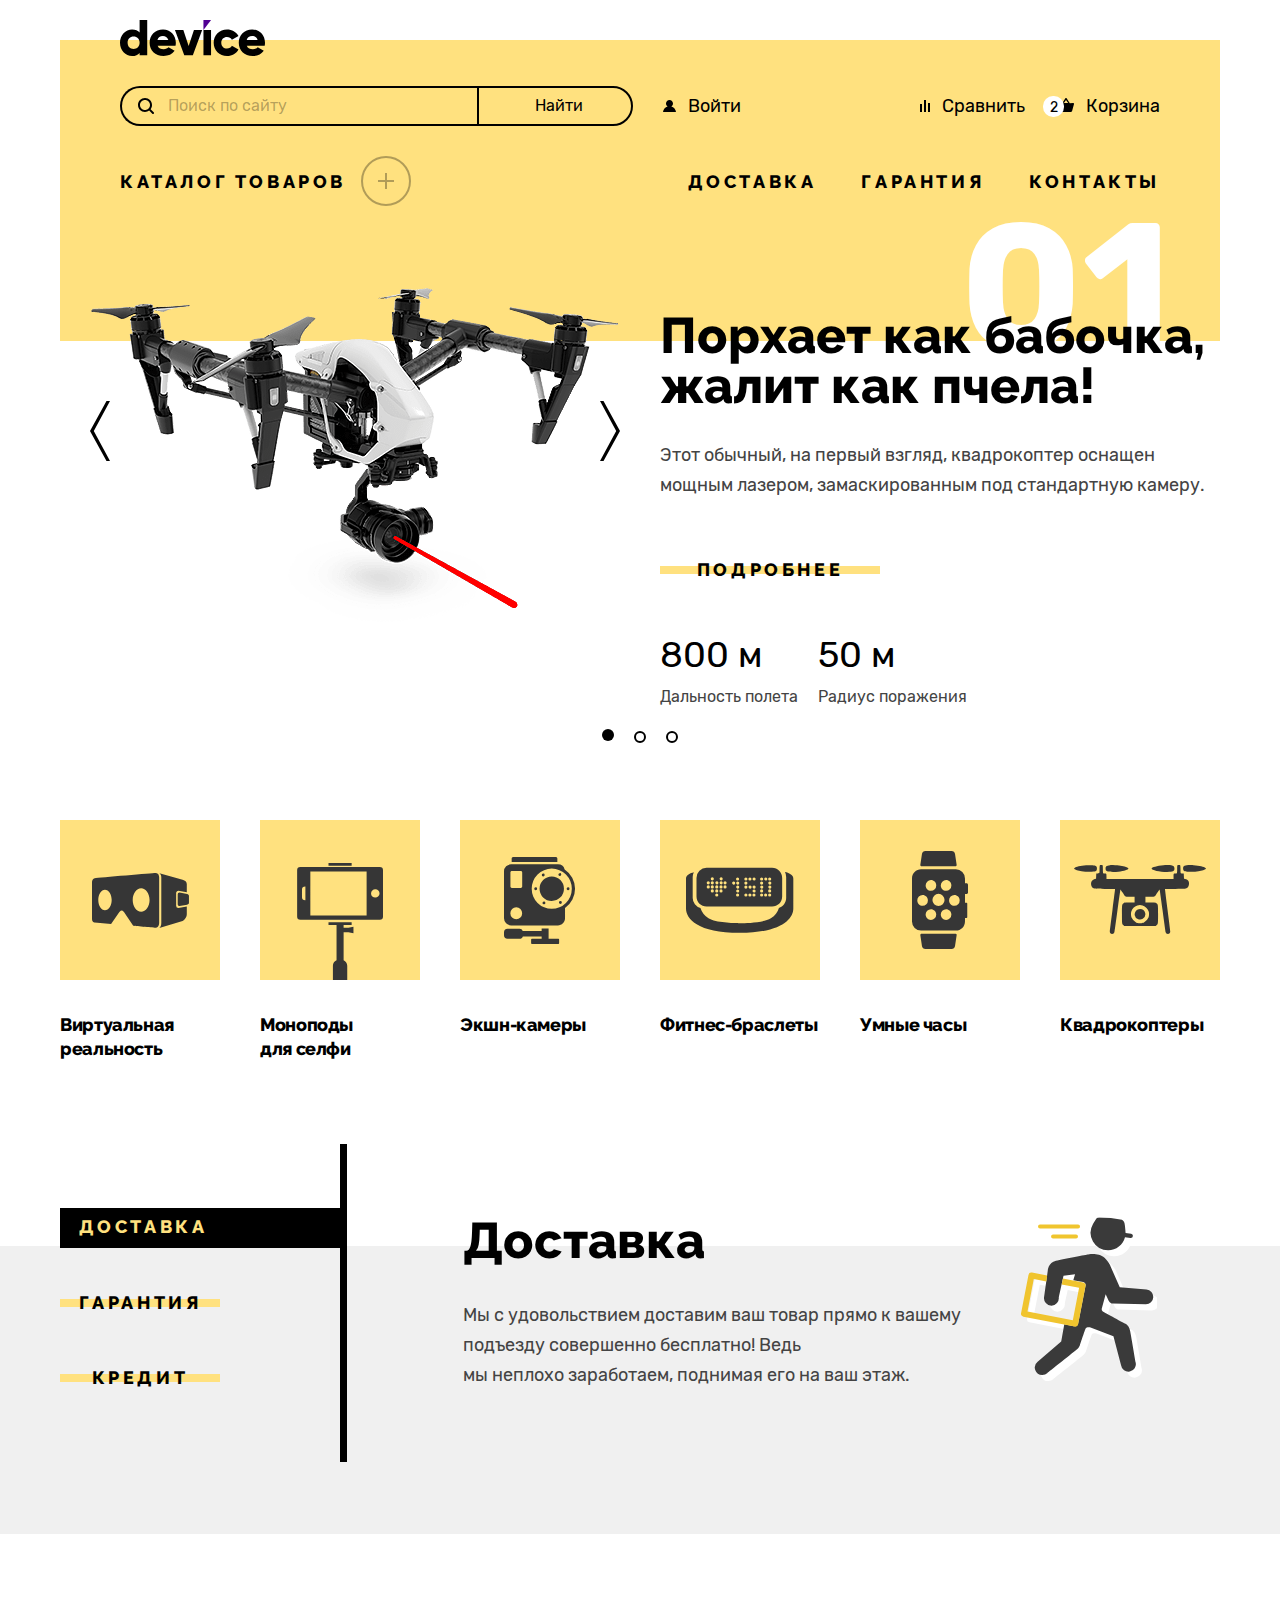
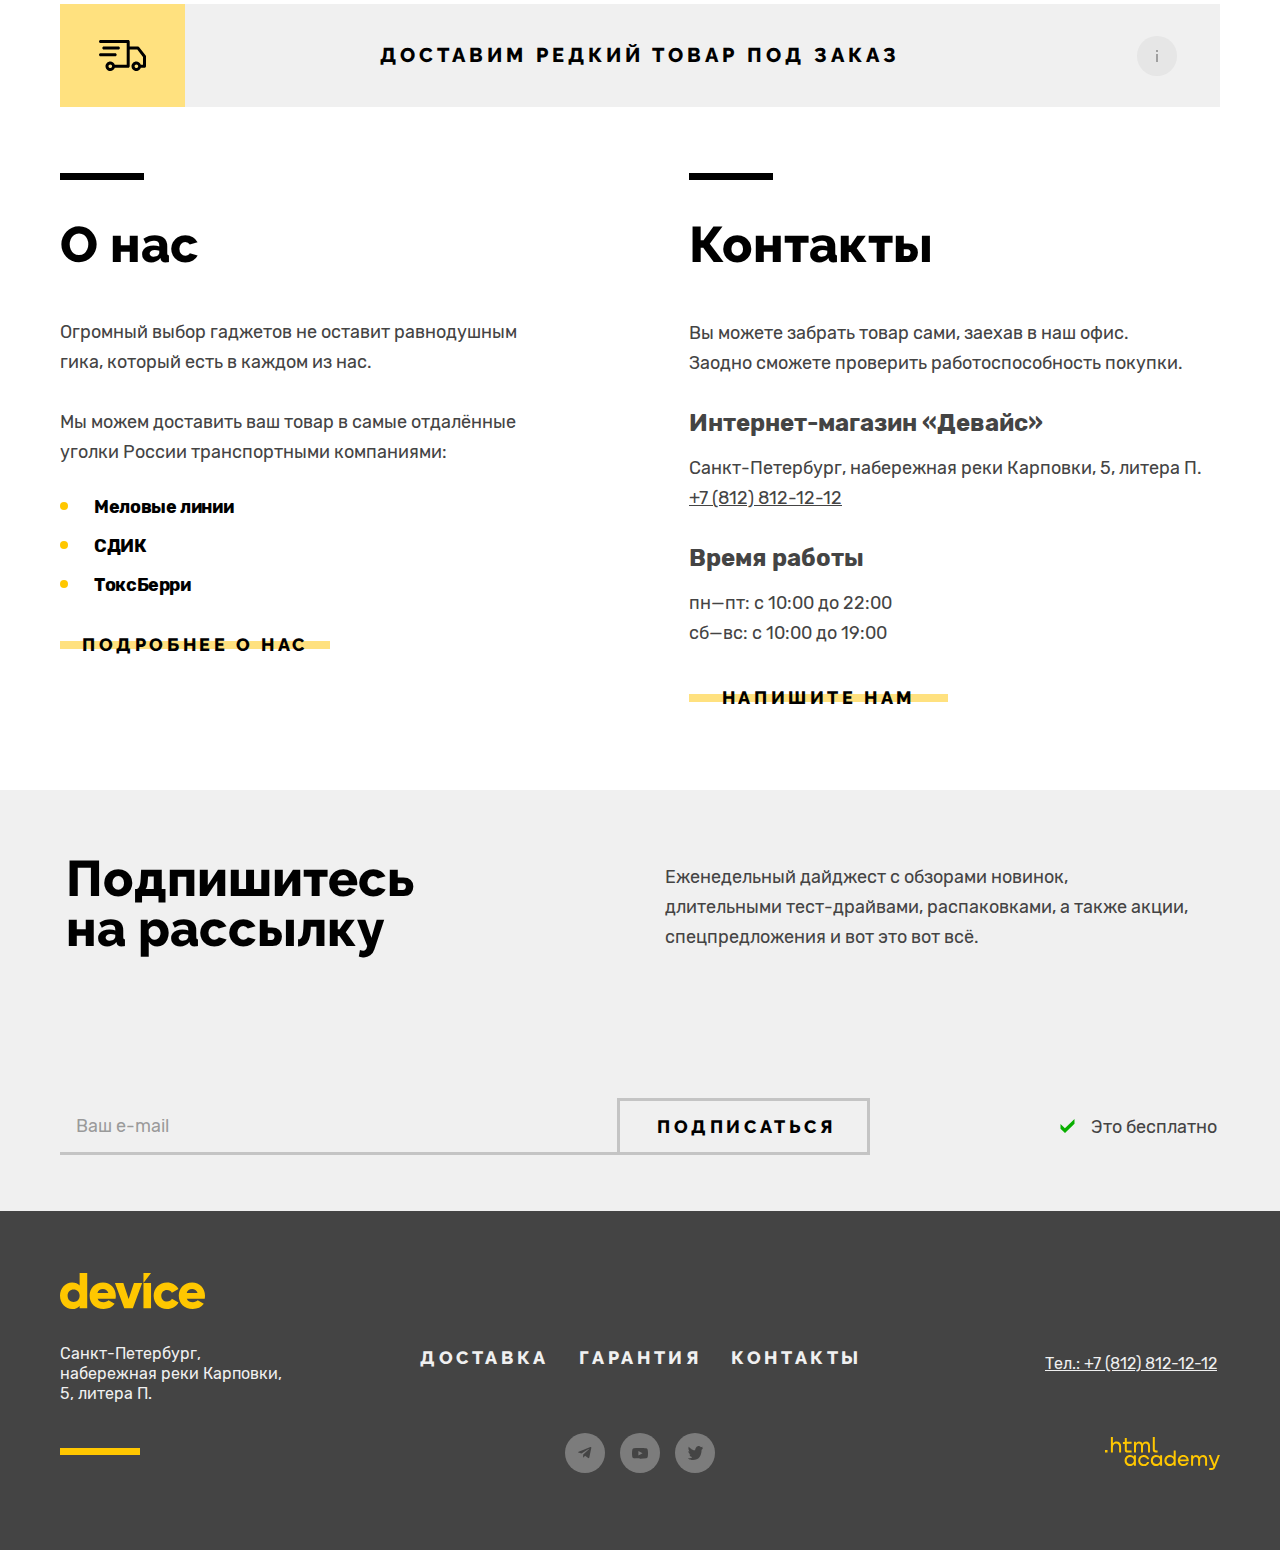
==== commit eb434feb: "Проект3" ====
--- a/index.html
+++ b/index.html
@@ -1,10 +1,12 @@
 <!DOCTYPE html>
 <html lang="ru">
+
   <head>
     <meta charset="utf-8">
     <title>HTML Academy: Девайс</title>
     <link rel="stylesheet" href="styles/styles.css">
   </head>
+
   <body>
     <header class="page-header">
       <div class="header-container">
@@ -52,6 +54,13 @@
                             <h3 class="basket-product-title">Любительская <br> селфи-палка</h3>
                           </div>
                         </a>
+                        <button class="product-delete-button" type="button">
+                          <span class="visually-hidden">Удалить товар из корзины</span>
+                          <svg class="delete-button-icon" aria-hidden="true" focusable="false" xmlns="http://www.w3.org/2000/svg" width="10" height="11" viewBox="0 0 10 11" fill="currentColor">
+                            <path
+                              d="M10 1.08 9.1.17 5 4.26.9.16l-.9.92 4.1 4.09L0 9.26l.9.9L5 6.09l4.1 4.09.9-.91-4.1-4.1L10 1.09Z" />
+                          </svg>
+                        </button>
                       </li>
                       <li class="basket-products-item">
                         <a href="#" class="basket-product-link">
@@ -62,6 +71,13 @@
                               селфи-палка</h3>
                           </div>
                         </a>
+                        <button class="product-delete-button" type="button">
+                          <span class="visually-hidden">Удалить товар из корзины</span>
+                          <svg class="delete-button-icon" aria-hidden="true" focusable="false" xmlns="http://www.w3.org/2000/svg" width="10" height="11" viewBox="0 0 10 11" fill="currentColor">
+                            <path
+                              d="M10 1.08 9.1.17 5 4.26.9.16l-.9.92 4.1 4.09L0 9.26l.9.9L5 6.09l4.1 4.09.9-.91-4.1-4.1L10 1.09Z" />
+                          </svg>
+                        </button>
                       </li>
                     </ul>
                     <dl class="basket-prise-counter">
@@ -80,10 +96,8 @@
         <nav class="navigation">
           <ul class="navigation-list">
             <li class="navigation-list-item item-left">
-              <a class="navigation-list-link" href="catalog.html">Каталог товаров
-                <span class="catalog-icon-wrapper"><svg class="catalog-list-icon" aria-hidden="true" focusable="false"
-                    xmlns="http://www.w3.org/2000/svg" width="16" height="16" viewBox="0 0 16 16" fill="currentColor">
-                    <path d="M16 7H9V0H7v7H0v2h7v7h2V9h7V7Z" /></svg></span>
+              <a class="navigation-list-link catalog-link" href="catalog.html">Каталог товаров
+                <span class="catalog-icon-wrapper"></span>
               </a>
               <ul class="header-subcatalog">
                 <li class="subcatalog-item"><a href="#" class="subcatalog-link">Виртуальная реальность</a>
@@ -167,14 +181,6 @@
             <div class="slider-image-container">
               <img class="slider-image" src="images/sliger-image/slider-2.png" width="560" height="560"
                 alt="Фитнес-браслет.">
-              <div class="slider-button-wrapper">
-                <button class="slider-button slider-button-prev" type="button">
-                  <span class="visually-hidden">Предыдущее фото</span>
-                </button>
-                <button class="slider-button slider-button-next" type="button">
-                  <span class="visually-hidden">Следующее фото</span>
-                </button>
-              </div>
             </div>
             <div class="slider-img-text">
               <span class="slider-number-decoration">02</span>
@@ -192,36 +198,11 @@
                 </dl>
               </div>
             </div>
-            <ol class="slider-pagination">
-              <li class="slider-pagination-item">
-                <button class="slider-pagination-button" type="button">
-                  <span class="visually-hidden">1 фото</span>
-                </button>
-              </li>
-              <li class="slider-pagination-item">
-                <button class="slider-pagination-button slider-button-current" type="button">
-                  <span class="visually-hidden">2 фото</span>
-                </button>
-              </li>
-              <li class="slider-pagination-item">
-                <button class="slider-pagination-button" type="button">
-                  <span class="visually-hidden">3 фото</span>
-                </button>
-              </li>
-            </ol>
           </div>
           <div class="slider-container third-slider">
             <div class="slider-image-container">
               <img class="slider-image" src="images/sliger-image/slider-3.png" width="560" height="560"
                 alt="Селфи-палка.">
-              <div class="slider-button-wrapper">
-                <button class="slider-button slider-button-prev" type="button">
-                  <span class="visually-hidden">Предыдущее фото</span>
-                </button>
-                <button class="slider-button slider-button-next" type="button">
-                  <span class="visually-hidden">Следующее фото</span>
-                </button>
-              </div>
             </div>
             <div class="slider-img-text">
               <span class="slider-number-decoration">03</span>
@@ -244,23 +225,6 @@
                 </dl>
               </div>
             </div>
-            <ol class="slider-pagination">
-              <li class="slider-pagination-item">
-                <button class="slider-pagination-button" type="button">
-                  <span class="visually-hidden">1 фото</span>
-                </button>
-              </li>
-              <li class="slider-pagination-item">
-                <button class="slider-pagination-button" type="button">
-                  <span class="visually-hidden">2 фото</span>
-                </button>
-              </li>
-              <li class="slider-pagination-item">
-                <button class="slider-pagination-button slider-button-current" type="button">
-                  <span class="visually-hidden">3 фото</span>
-                </button>
-              </li>
-            </ol>
           </div>
         </section>
         <section class="main-page-popular-categories">
@@ -374,14 +338,6 @@
           </dl>
         </div>
         <div class="servises-container guarantee-servise">
-          <ol class="services-buttons-wrapper">
-            <li class="buttons-wrapper-item"><button class="services-control-button button button-yellow"
-                type="button">Доставка</button></li>
-            <li class="buttons-wrapper-item"><button class="services-control-button button button-current"
-                type="button">Гарантия</button></li>
-            <li class="buttons-wrapper-item"><button class="services-control-button button button-yellow"
-                type="button">Кредит</button></li>
-          </ol>
           <dl class="services-description-list guarantee-description">
             <dt class="services-description-title title">Гарантия</dt>
             <dd class="services-description">Если из-за возгорания купленного у нас товара у вас
@@ -390,14 +346,6 @@
           </dl>
         </div>
         <div class="servises-container credit-servise">
-          <ol class="services-buttons-wrapper">
-            <li class="buttons-wrapper-item"><button class="services-control-button button button-yellow"
-                type="button">Доставка</button></li>
-            <li class="buttons-wrapper-item"><button class="services-control-button button button-yellow"
-                type="button">Гарантия</button></li>
-            <li class="buttons-wrapper-item"><button class="services-control-button button button-current"
-                type="button">Кредит</button></li>
-          </ol>
           <dl class="services-description-list credit-description">
             <dt class="services-description-title title">Кредит</dt>
             <dd class="services-description">Залезть в долговую яму стало проще! Кредитные консультанты подберут для вас
@@ -574,13 +522,13 @@
               <label class="delivery-form-label" for="name-user">Ваше имя:</label>
               <input class="delivery-form-field field name-icon" type="text" id="name-user" name="name-user"
                 placeholder="Введите имя">
-              <span class="name-fild-description">Добавьте имя</span>
+              <span class="fild-description">Добавьте имя</span>
             </p>
             <p class="field-group email-group">
               <label class="delivery-form-label email-label" for="delivery-email">Ваш e-mail:</label>
-              <input class="delivery-form-field field invalid-email email-icon" type="email" id="delivery-email"
-                name="delivery-email" placeholder="почта">
-                <span class="invalid">Забавный у вас адрес</span>
+              <input class="delivery-form-field field email-icon" type="email" id="delivery-email" name="delivery-email"
+                placeholder="почта">
+              <span class="fild-description">Забавный у вас адрес</span>
             </p>
             <p class="field-group description-fild-group">
               <label class="delivery-form-label" for="description-fild">Что нужно привезти:</label>
@@ -588,17 +536,25 @@
                 placeholder="В свободной форме">
             </p>
             <p class="field-group products-quantity-group">
-              <label class="delivery-form-label" for="products-quantity">Количество: <svg class="modal-info-icon"
-                  aria-hidden="true" focusable="false" xmlns="http://www.w3.org/2000/svg" width="26" height="26"
-                  fill="none" viewBox="0 0 26 26">
-                  <circle cx="13" cy="13" r="13" fill="#FFE17F" />
-                  <path fill="#000" d="M14 7h-2v2h2V7ZM14 11h-2v8h2v-8Z" /></svg></label>
+              <label class="delivery-form-label" for="products-quantity">Количество:</label>
+              <span class="tooltip">
+                <button class="tooltip-toggle" type="button" aria-labelledby="tooltip-label-date">
+                  <svg class="tooltip-icon" aria-hidden="true" focusable="false" width="4" height="12"
+                    viewBox="0 0 4 12" fill="none" xmlns="http://www.w3.org/2000/svg">
+                    <path d="M3 0H1V2H3V0Z" fill="black" />
+                    <path d="M3 4H1V12H3V4Z" fill="black" />
+                  </svg>
+                </button>
+                <span class="tooltip-text" role="tooltip" id="tooltip-label-date">Постараемся найти, сколько нужно.
+                  Привезём сколько получится по требованиям
+                  к провозу багажа.</span>
+              </span>
               <button class="products-quantity-button less-product" type="button">
-                <svg class="modal-button-icon minus-icon" aria-hidden="true" focusable="false" xmlns="http://www.w3.org/2000/svg"
-                  width="16" height="2"  viewBox="0 0 16 2" fill="currentColor">
-                  <path  d="M16 0H0v2h16V0Z" /></svg>
+                <svg class="modal-button-icon minus-icon" aria-hidden="true" focusable="false"
+                  xmlns="http://www.w3.org/2000/svg" width="16" height="2" viewBox="0 0 16 2" fill="currentColor">
+                  <path d="M16 0H0v2h16V0Z" /></svg>
                 <span class="visually-hidden">Уменьшает количество товара</span></button>
-              <input class="delivery-form-field products-quantity-input" type="number" id="products-quantity" value="1"
+              <input class="products-quantity-input" type="number" id="products-quantity" value="1"
                 name="products-quantity">
               <button class="products-quantity-button more-product" type="button">
                 <svg class="modal-button-icon plus-icon" aria-hidden="true" focusable="false"
@@ -606,10 +562,12 @@
                   <path d="M16 7H9V0H7v7H0v2h7v7h2V9h7V7Z" /></svg>
                 <span class="visually-hidden">Увеличивает количество товара</span></button>
             </p>
-            <button class="send-data button button-yellow">Отправить</button>
+            <button class="send-data button button-yellow" type="button">Отправить</button>
+
           </form>
         </section>
       </div>
     </div>
   </body>
+
 </html>
--- a/styles/styles.css
+++ b/styles/styles.css
@@ -37,6 +37,7 @@
   margin-top: 40px;
   display: flex;
   flex-direction: column;
+  min-width: 1160px;
   min-height: 100%;
   font-family: "Rubik", sans-serif;
   font-size: 18px;
@@ -383,11 +384,11 @@
 }
 
 .navigation-list-link:hover {
-  opacity: 0.8;
+  color: rgba(0, 0, 0, 0.6);
 }
 
 .navigation-list-link:active {
-  opacity: 0.3;
+  color: rgba(0, 0, 0, 0.3);
 }
 
 .navigation-list-link:focus {
@@ -405,50 +406,48 @@
   }
 }
 
-
-
+.item-left {
+  margin-right: auto;
+  padding: 0;
+}
 
 .catalog-icon-wrapper {
   display: block;
   position: absolute;
+  right: 0;
+  top: 0;
   width: 46px;
   height: 46px;
-  top: 0;
-  bottom: 0;
-  right: -65px;
-  margin: auto;
   border-radius: 50%;
-  border: 2px solid rgba(0, 0, 0, 0.3);
+  border: 2px solid #000000;
   z-index: 3;
-}
-
-
-.catalog-list-icon {
-  fill: rgba(0, 0, 0, 0.3);
-  position: absolute;
-  top: 0;
-  bottom: 0;
-  left: 0;
-  right: 0;
-  margin: auto;
-}
-
-.navigation-list-link:hover span {
-  border: 2px solid rgba(0, 0, 0, 1);
-  fill: #000000;
-}
-
-.navigation-list-link:hover .catalog-icon-wrapper svg {
-  fill: #000000;
-}
-
-.item-left {
-  margin-right: auto;
-}
+  background-image: url("../images/header-navigation/plus-1.svg");
+  background-repeat:no-repeat;
+  background-position: 15px center;
+  opacity: 0.3;
+}
+
+.catalog-icon-wrapper:hover {
+  opacity: 1;
+}
+
+
 
 .item-left:focus-within  .header-subcatalog{
   visibility: visible;
 }
+
+.item-left:focus-within  .catalog-icon-wrapper{
+  background-image: url("../images/header-navigation/header-minus.svg");
+  background-repeat:no-repeat;
+  background-position: 15px center;
+}
+
+.catalog-link {
+  padding: 15px 65px 15px 0;
+  z-index: 3;
+}
+
 
 .header-subcatalog{
   margin: 0;
@@ -480,11 +479,32 @@
   text-decoration: none;
 }
 
+.subcatalog-link:hover {
+  color: rgba(0, 0, 0, 0.6);
+}
+
+.subcatalog-link:active {
+  color: rgba(0, 0, 0, 0.3);
+}
+
+.subcatalog-link:focus {
+  outline: 2px solid #AF4FFF;
+}
+
+@supports selector(:focus-visible) {
+
+  .subcatalog-link:focus {
+    outline: none;
+  }
+
+  .subcatalog-link:focus-visible {
+    outline: 2px solid #AF4FFF;
+  }
+}
+
 .subcatalog-item-position {
   grid-column: 1/ 2;
 }
-
-
 
 .main-container {
   flex-grow: 1;
@@ -497,9 +517,9 @@
 
 
 .main-page-promo-slider {
-
   margin-top: -151px;
   margin-bottom: 70px;
+  position: relative;
 }
 
 .slider-container {
@@ -666,9 +686,12 @@
   display: flex;
   flex-wrap: wrap;
   margin: 0 auto;
-  margin-top: -28px;
+  position: absolute;
   padding: 0;
   list-style-type: none;
+  bottom: 0;
+  right: 50%;
+  transform: translateX(38px);
 }
 
 .slider-pagination-item {
@@ -743,7 +766,7 @@
 .main-page-popular-categories {
   max-width: 1160px;
   margin: 0 auto;
-  margin-bottom: 80px;
+  margin-bottom: 83px;
 }
 
 .popular-categories-list {
@@ -837,8 +860,11 @@
 
 .servises-container {
   display: flex;
-  max-width: 1160px;
+  max-width: 1097px;
   margin: 0 auto;
+  position: relative;
+  padding-right: 63px;
+  padding-bottom: 72px;
 }
 
 .guarantee-servise {
@@ -858,6 +884,7 @@
   list-style-type: none;
   width: 280px;
   border-right: 7px solid #000000;
+  position: absolute;
 }
 
 .buttons-wrapper-item {
@@ -916,6 +943,7 @@
 .services-description-list {
   margin: 0;
   margin-top:72px;
+  margin-left: auto;
   padding: 0;
   width: 694px;
   box-sizing: border-box;
@@ -1220,7 +1248,7 @@
   font-weight: 400;
   font-size: 18px;
   line-height: 30px;
-  color: #000000;
+  color: #444444;
   width: 557px;
   padding-top: 11px;
   padding-left: 16px;
@@ -1553,7 +1581,8 @@
 
 .htmlacademy-link {
   display: block;
-  text-align: right;
+  width: 115px;
+  margin-left: auto;
 }
 
 .htmlacademy-link-icon {
@@ -1674,7 +1703,7 @@
   margin-bottom: 12px;
 }
 
-.name-fild-description {
+.fild-description {
   font-family: "Rubik", sans-serif;
   font-size: 14px;
   line-height: 20px;
@@ -1702,13 +1731,69 @@
 }
 
 
+.delivery-form-field:hover {
+  background-color: #DCDCDC;
+}
+
+
+
+ .delivery-form-field:focus {
+  outline: 2px solid #AF4FFF;
+}
+
+@supports selector(:focus-visible) {
+
+  .delivery-form-field:focus {
+    outline: none;
+  }
+
+  .delivery-form-field:focus-visible {
+    outline: 2px solid #AF4FFF;
+  }
+}
+
+
+.delivery-form-field:disabled {
+   opacity: 0.3;
+ }
+
+
+ .invalid {
+  outline: 2px solid #FF3D3D;
+ }
+
+
 .products-quantity-input {
+  font-family: "Rubik", sans-serif;
+  font-weight: 400;
+  font-size: 16px;
+  line-height: 20px;
+  color: #000000;
+  border: none;
+  background-color: #F0F0F0;
   width: 180px;
   height: 60px;
   padding: 0;
-  position: relative;
   text-align: center;
-}
+  align-self:center;
+}
+
+
+.products-quantity-input:focus {
+  outline: 2px solid #AF4FFF;
+}
+
+@supports selector(:focus-visible) {
+
+  .products-quantity-input:focus {
+    outline: none;
+  }
+
+  .products-quantity-input:focus-visible {
+    outline: 2px solid #AF4FFF;
+  }
+}
+
 
 .products-quantity-input::-webkit-outer-spin-button,
 .products-quantity-input::-webkit-inner-spin-button {
@@ -1723,6 +1808,7 @@
   position: absolute;
   bottom: 0;
   cursor: pointer;
+  z-index: 2;
 }
 
 .modal-button-icon {
@@ -1732,11 +1818,12 @@
   right: 0;
   left: 0;
   margin: auto;
+
 }
 
 .minus-icon {
   fill: #000000;
-  z-index: 1;
+  z-index: 3;
 }
 
 .products-quantity-button:hover svg {
@@ -1773,7 +1860,6 @@
   display: flex;
   flex-direction: column;
   margin: 0;
-  position: relative;
 }
 
 
@@ -1812,7 +1898,7 @@
   box-sizing: border-box;
 }
 
-.invalid {
+.invalid-description {
   font-family: "Rubik", sans-serif;
   font-size: 14px;
   line-height: 20px;
@@ -1825,18 +1911,71 @@
 }
 
 .products-quantity-group {
-  flex-direction: row;
-  flex-wrap: wrap;
   grid-column: 3/ -1;
   grid-row: 2/ 3;
   position: relative;
 }
 
-.modal-info-icon {
-  position: absolute;
-  top: -2px;
-  right: -35px;
-}
+.tooltip {
+  position: absolute;
+  z-index: 3;
+  right: 33px;
+  top: -12px;
+}
+
+.tooltip-toggle {
+  width: 26px;
+  height: 26px;
+  border-radius: 50%;
+  border: none;
+  background-color: #FFE17F;
+  position: relative;
+  z-index: 4;
+  right: 0;
+}
+
+.tooltip-icon {
+  position: absolute;
+  top: 0;
+  bottom: 0;
+  left: 0;
+  right: 0;
+  margin: auto;
+}
+
+
+.tooltip-text {
+  width: 164px;
+  padding: 19px 17px 21px 19px;
+  background: #000000;
+  box-shadow: 0 10px 0 rgba(0, 0, 0, 0.1);
+  font-weight: 400;
+  font-size: 16px;
+  line-height: 20px;
+  color: #FFFFFF;
+  position: absolute;
+  left: -148px;
+  top: 42px;
+  display: none;
+}
+
+.tooltip-text::before {
+  content: url("../images/basket-popover-decoration.svg");
+  position: absolute;
+  top: -15px;
+  right: 32px;
+}
+
+.tooltip-toggle:hover + .tooltip-text,
+.tooltip-toggle:focus + .tooltip-text {
+  display: block;
+}
+
+.tooltip-toggle:focus {
+  outline: none
+}
+
+
 
 
 .send-data {
@@ -2077,9 +2216,7 @@
   border: 2px solid #000000;
 }
 
-.control-input[type="checkbox"]:checked + .control-mark {
-
-}
+
 
 .control-input[type="checkbox"]:focus  + .control-mark{
   outline: 2px solid #AF4FFF;
@@ -2137,10 +2274,13 @@
   opacity: 0.3;
 }
 
-.control:disabled {
+.control-input:disabled {
   opacity: 0.1;
 }
 
+.control-input:disabled ~ span {
+  opacity: 0.1;
+}
 
 .control-input[type="radio"]:focus  + .control-mark-bluetooth{
   outline: 2px solid #AF4FFF;
@@ -2716,8 +2856,6 @@
 }
 
 
-
-
 .popover::before {
   content: url("../images/basket-popover-decoration.svg");
   position: absolute;
@@ -2747,6 +2885,8 @@
 .basket-product-link {
   color: #FFFFFF;
   text-decoration: none;
+  display: block;
+  max-width: 260px;
 }
 
 .basket-popover-link{
@@ -2763,6 +2903,7 @@
   color: #000000;
   width: 280px;
   margin-left: 20px;
+  margin-bottom: 20px;
   padding: 14px 0;
   text-decoration: none;
 }
@@ -2809,6 +2950,7 @@
   font-weight: 400;
   font-size: 16px;
   line-height: 20px;
+  max-width: 200px;
 }
 
 .basket-product-link:hover {
@@ -2833,6 +2975,48 @@
   .basket-product-link:focus-visible {
     outline: 2px solid #AF4FFF;
     outline-offset: 2px;
+  }
+}
+
+.product-delete-button {
+  width: 14px;
+  height: 14px;
+  margin-left: auto;
+  border: none;
+  background-color: transparent;
+  position: relative;
+}
+
+.delete-button-icon {
+  fill: #FFFFFF;
+  position: absolute;
+  top: 0;
+  bottom: 0;
+  right: 0;
+  left: 0;
+  margin: auto;
+}
+
+.product-delete-button:hover {
+  opacity: 0.6;
+}
+
+.product-delete-button:active {
+  opacity: 0.3;
+}
+
+.product-delete-button:focus {
+  outline: 2px solid #AF4FFF;
+}
+
+@supports selector(:focus-visible) {
+
+  .product-delete-button:focus {
+    outline: none;
+  }
+
+  .product-delete-button:focus-visible {
+    outline: 2px solid #AF4FFF;
   }
 }
 
